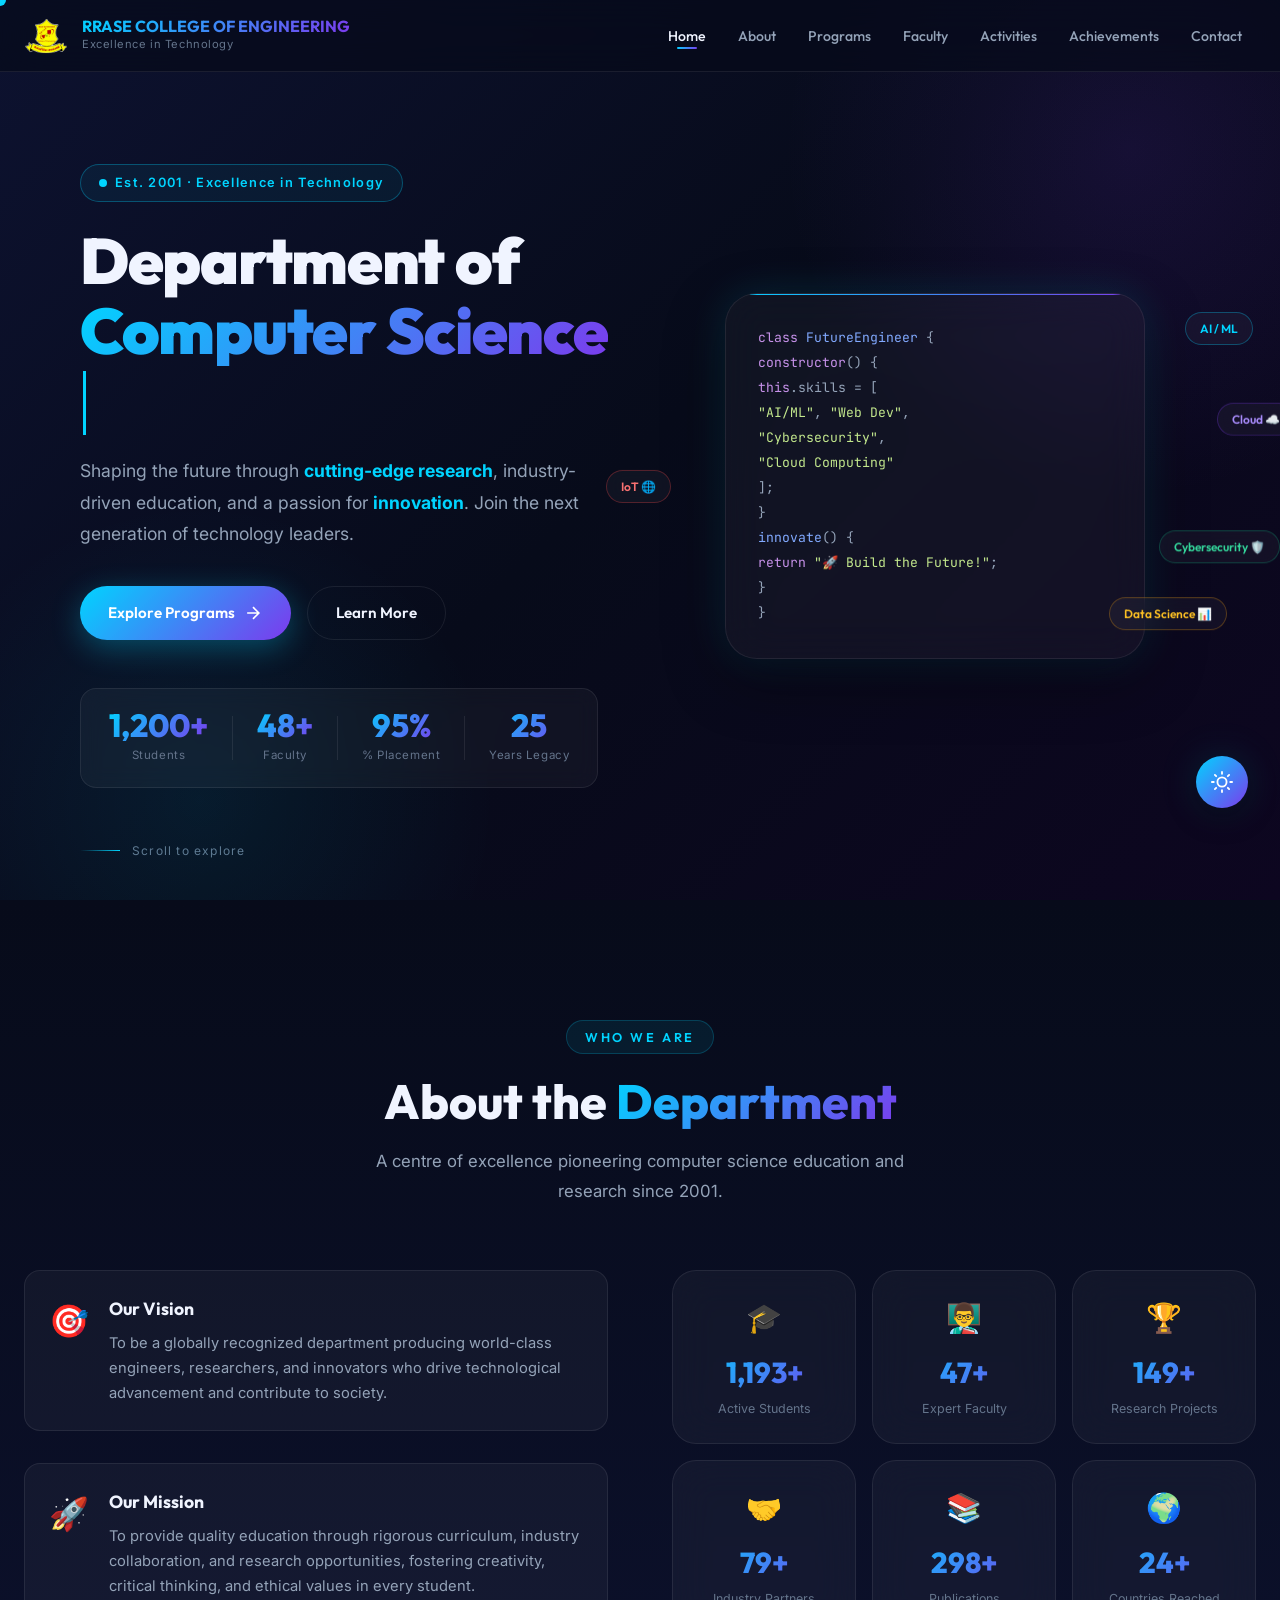
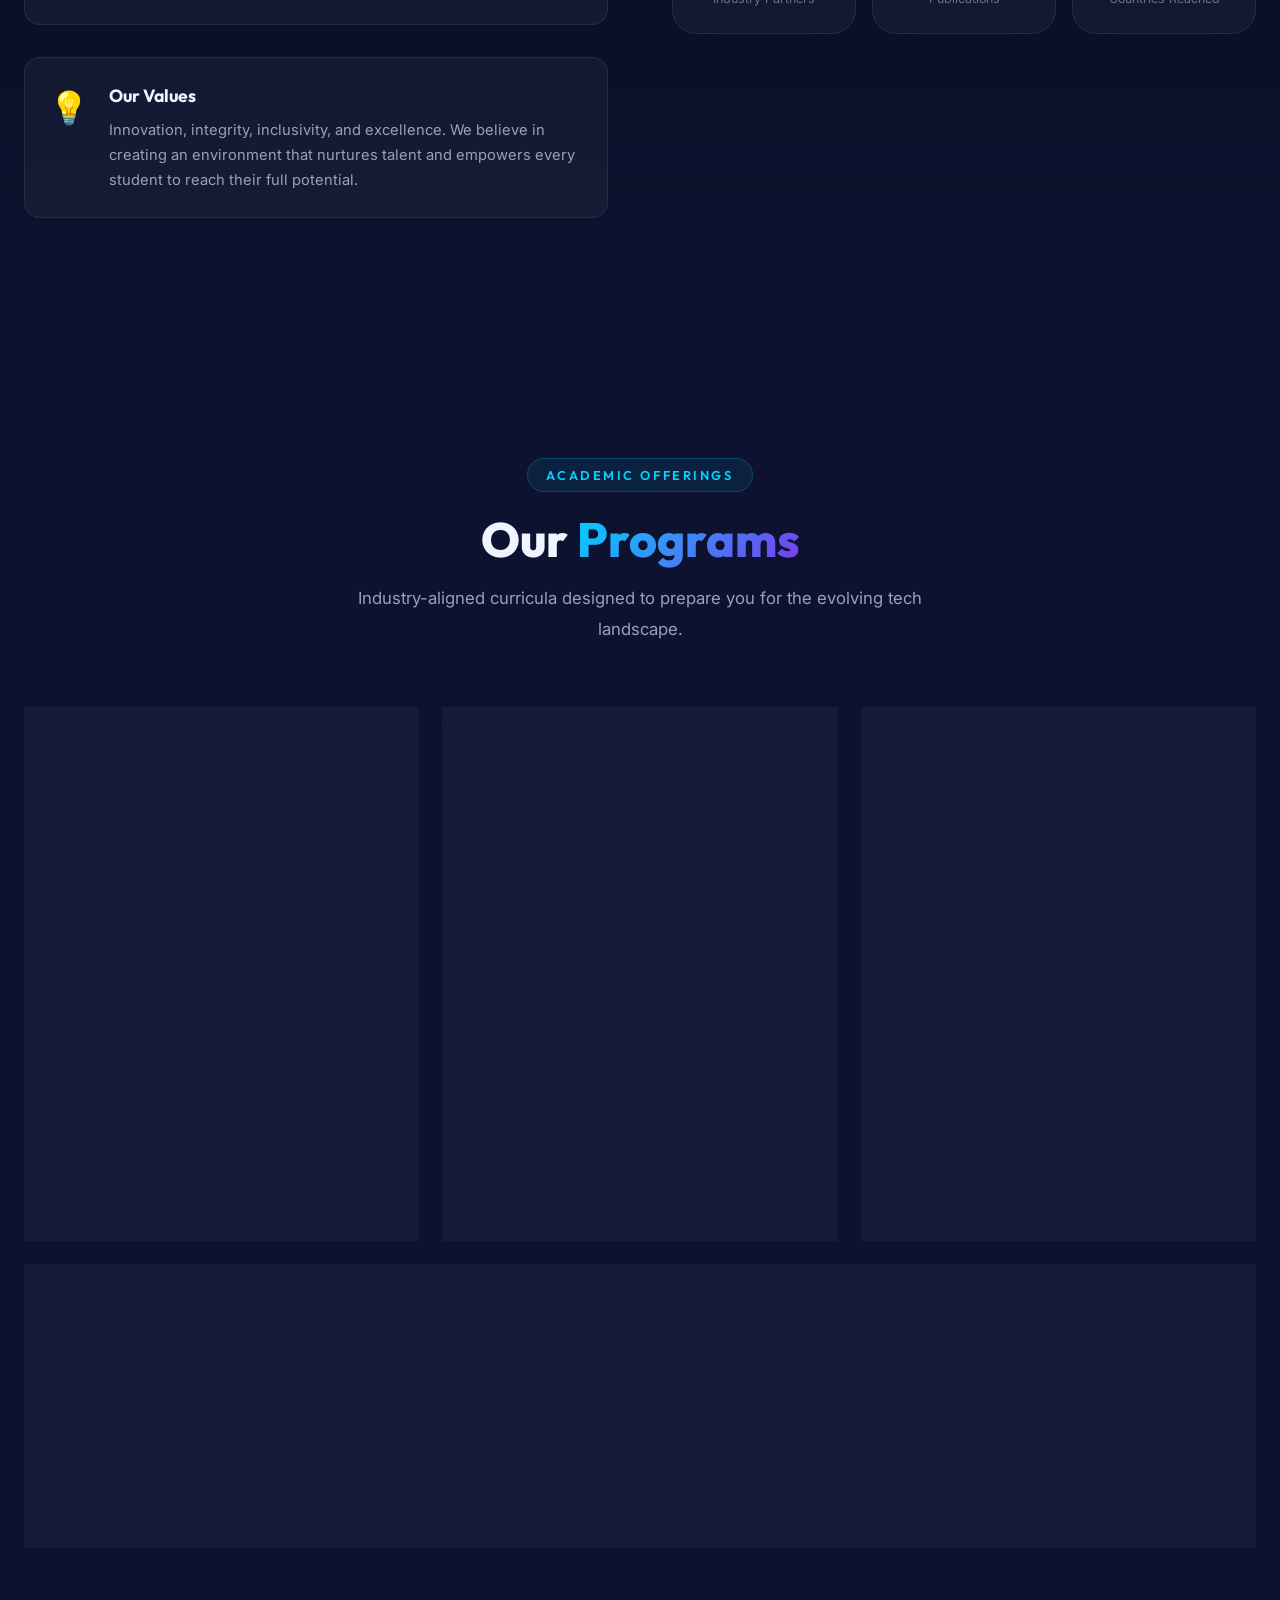
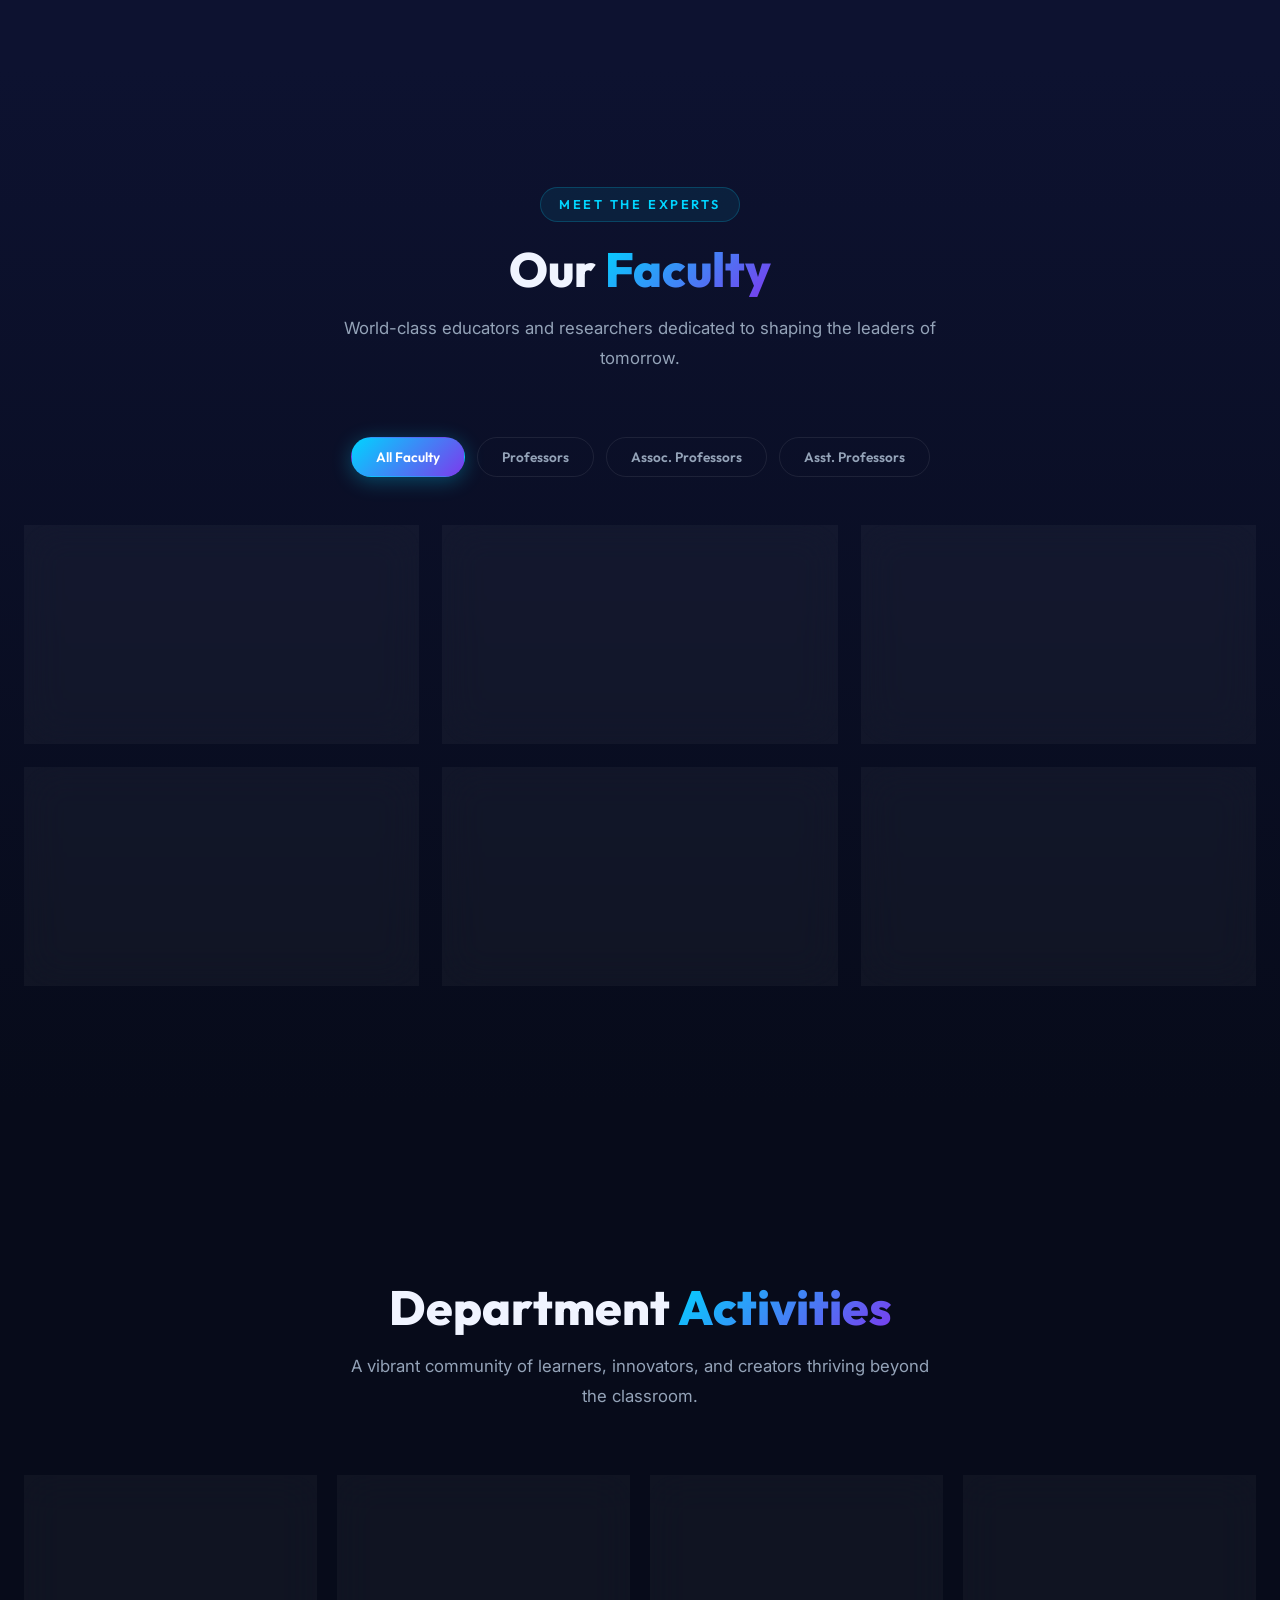
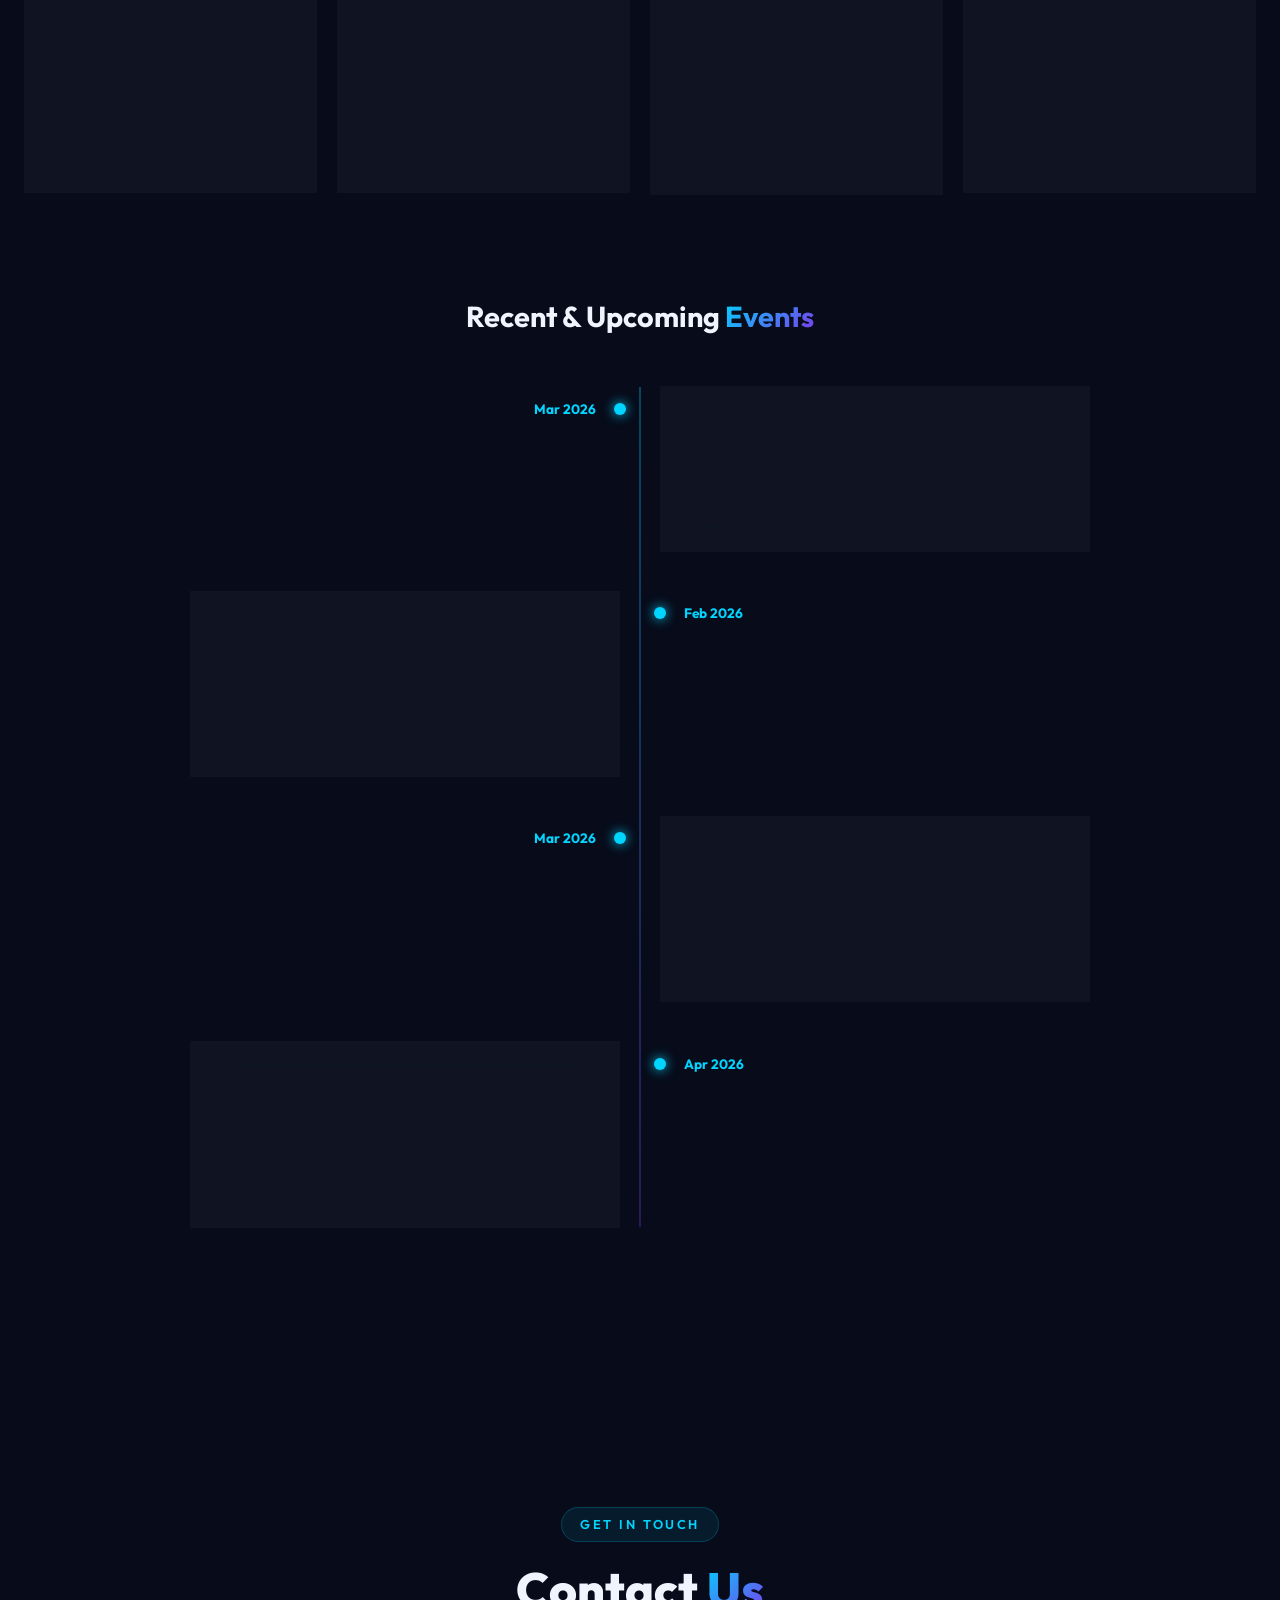
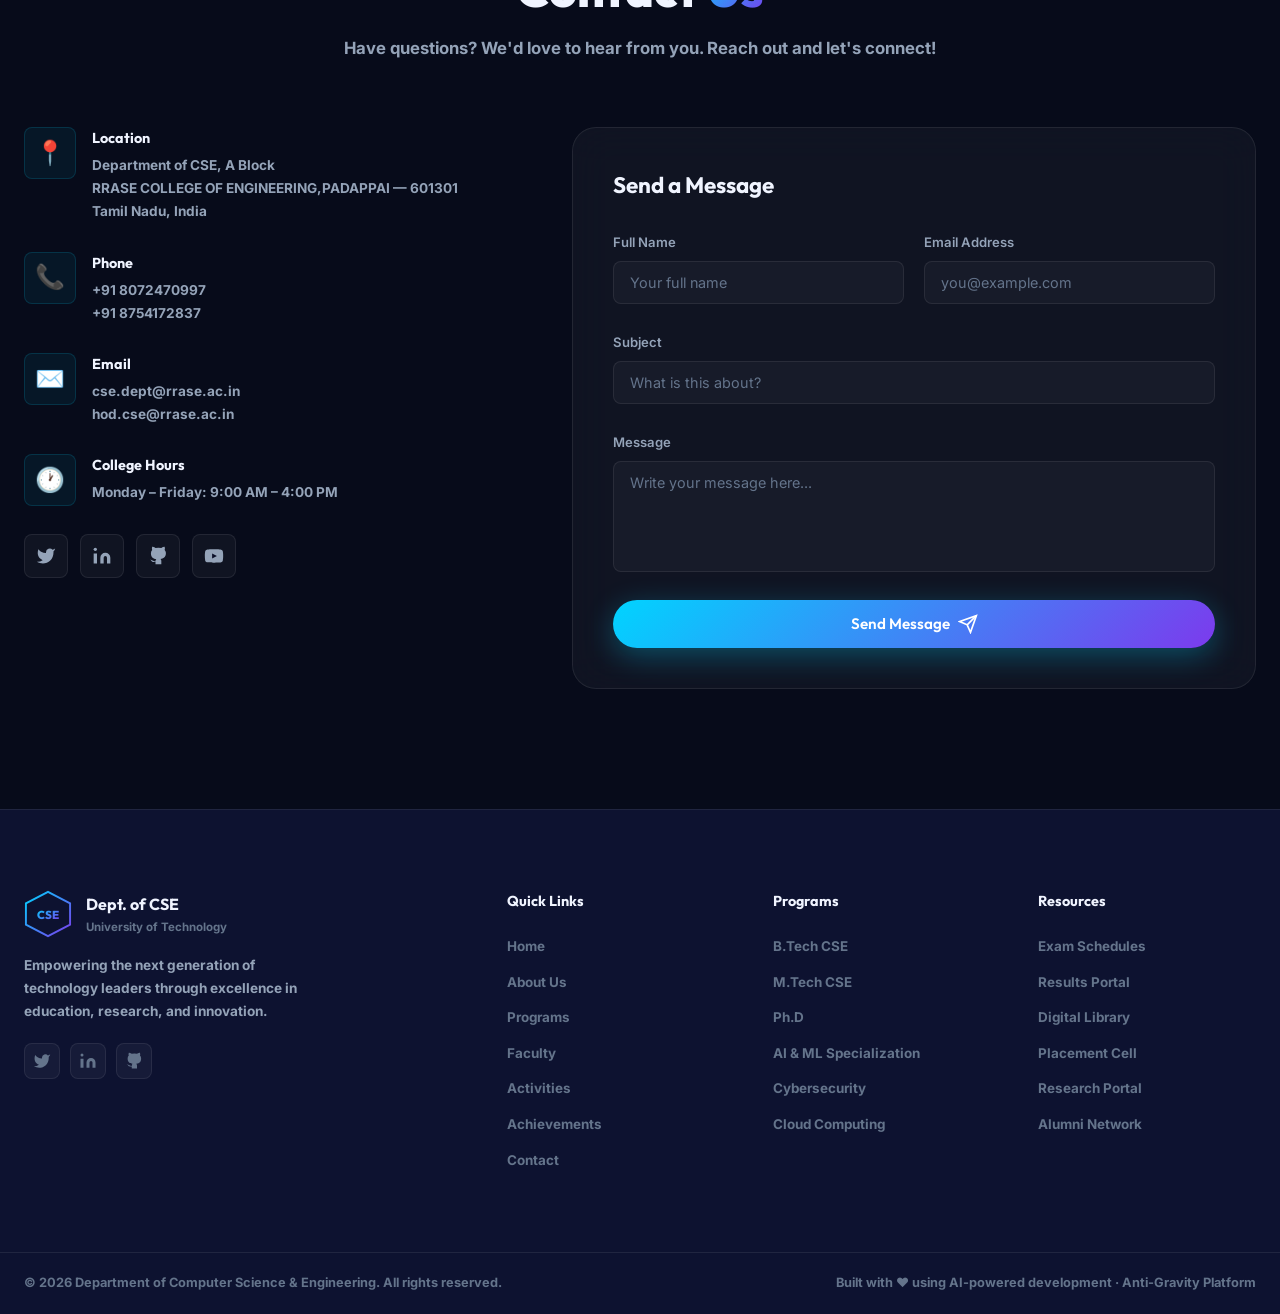
==== index.html @ ed8aaa07 "Remove designations from faculty descriptions" ====
<!DOCTYPE html>
<html lang="en">
<head>
  <meta charset="UTF-8" />
  <meta name="viewport" content="width=device-width, initial-scale=1.0" />
  <meta name="description" content="Department of Computer Science & Engineering — Pioneering technology, innovation, and research excellence. Explore our programs, faculty, and cutting-edge activities." />
  <meta name="keywords" content="CSE Department, Computer Science Engineering, B.Tech, Faculty, Research, Innovation" />
  <title>CSE Department | Computer Science & Engineering</title>
  <link rel="preconnect" href="https://fonts.googleapis.com" />
  <link rel="preconnect" href="https://fonts.gstatic.com" crossorigin />
  <link href="https://fonts.googleapis.com/css2?family=Outfit:wght@300;400;500;600;700;800;900&family=Inter:wght@300;400;500;600&family=JetBrains+Mono:wght@400;500&display=swap" rel="stylesheet" />
  <link rel="stylesheet" href="style.css" />
</head>
<body>

  <!-- Particle Canvas Background -->
  <canvas id="particle-canvas"></canvas>

  <!-- ========== NAVIGATION ========== -->
  <nav class="navbar" id="navbar">
    <div class="nav-container">
      <div class="nav-brand">
        <div class="nav-logo-wrap">
          <img src="RRASE (2).jpg" alt="CSE Logo" class="nav-logo-img" id="nav-logo-img" onerror="this.style.display='none';document.getElementById('nav-logo-svg').style.display='flex'" />
          <div class="nav-logo-svg" id="nav-logo-svg" style="display:none">
            <svg viewBox="0 0 50 50" width="44" height="44">
              <defs>
                <linearGradient id="logoGrad" x1="0%" y1="0%" x2="100%" y2="100%">
                  <stop offset="0%" style="stop-color:#00d4ff"/>
                  <stop offset="100%" style="stop-color:#7c3aed"/>
                </linearGradient>
              </defs>
              <polygon points="25,2 48,14 48,36 25,48 2,36 2,14" fill="none" stroke="url(#logoGrad)" stroke-width="2"/>
              <text x="50%" y="55%" text-anchor="middle" dominant-baseline="middle" font-family="Outfit" font-weight="800" font-size="13" fill="url(#logoGrad)">CSE</text>
            </svg>
          </div>
        </div>
        <div class="nav-text">
          <span class="nav-dept">RRASE COLLEGE OF ENGINEERING</span>
          <span class="nav-college">Excellence in Technology</span>
        </div>
      </div>
      <ul class="nav-links" id="nav-links">
        <li><a href="#home" class="nav-link active" id="nav-home">Home</a></li>
        <li><a href="#about" class="nav-link" id="nav-about">About</a></li>
        <li><a href="#programs" class="nav-link" id="nav-programs">Programs</a></li>
        <li><a href="#faculty" class="nav-link" id="nav-faculty">Faculty</a></li>
        <li><a href="#activities" class="nav-link" id="nav-activities">Activities</a></li>
        <li><a href="#achievements" class="nav-link" id="nav-achievements">Achievements</a></li>
        <li><a href="#contact" class="nav-link" id="nav-contact">Contact</a></li>
      </ul>
      <button class="hamburger" id="hamburger" aria-label="Toggle navigation">
        <span></span><span></span><span></span>
      </button>
    </div>
  </nav>

  <!-- ========== HERO SECTION ========== -->
  <section class="hero" id="home">
    <div class="hero-content">
      <div class="hero-badge reveal-up">
        <span class="badge-dot"></span>
        Est. 2001 · Excellence in Technology
      </div>
      <h1 class="hero-title reveal-up">
        Department of<br/>
        <span class="gradient-text typing-text" id="typing-text"></span>
      </h1>
      <p class="hero-subtitle reveal-up">
        Shaping the future through <strong>cutting-edge research</strong>, 
        industry-driven education, and a passion for <strong>innovation</strong>. 
        Join the next generation of technology leaders.
      </p>
      <div class="hero-ctas reveal-up">
        <a href="#programs" class="btn btn-primary" id="hero-explore-btn">
          <span>Explore Programs</span>
          <svg width="20" height="20" viewBox="0 0 24 24" fill="none" stroke="currentColor" stroke-width="2"><path d="M5 12h14M12 5l7 7-7 7"/></svg>
        </a>
        <a href="#about" class="btn btn-outline" id="hero-learn-btn">Learn More</a>
      </div>
      <div class="hero-stats reveal-up">
        <div class="hero-stat">
          <span class="stat-num" data-target="1200" id="stat-students">0</span>
          <span class="stat-label">Students</span>
        </div>
        <div class="hero-stat-divider"></div>
        <div class="hero-stat">
          <span class="stat-num" data-target="48" id="stat-faculty">0</span>
          <span class="stat-label">Faculty</span>
        </div>
        <div class="hero-stat-divider"></div>
        <div class="hero-stat">
          <span class="stat-num" data-target="95" id="stat-placement">0</span>
          <span class="stat-label">% Placement</span>
        </div>
        <div class="hero-stat-divider"></div>
        <div class="hero-stat">
          <span class="stat-num" data-target="25" id="stat-years">0</span>
          <span class="stat-label">Years Legacy</span>
        </div>
      </div>
    </div>
    <div class="hero-visual">
      <div class="hero-3d-card" id="hero-3d-card">
        <div class="card-inner">
          <div class="floating-code" id="floating-code">
            <span class="code-line"><span class="kw">class</span> <span class="cls">FutureEngineer</span> {</span>
            <span class="code-line">  <span class="kw">constructor</span>() {</span>
            <span class="code-line">    <span class="kw">this</span>.skills = [</span>
            <span class="code-line">      <span class="str">"AI/ML"</span>, <span class="str">"Web Dev"</span>,</span>
            <span class="code-line">      <span class="str">"Cybersecurity"</span>,</span>
            <span class="code-line">      <span class="str">"Cloud Computing"</span></span>
            <span class="code-line">    ];</span>
            <span class="code-line">  }</span>
            <span class="code-line">  <span class="fn">innovate</span>() {</span>
            <span class="code-line">    <span class="kw">return</span> <span class="str">"🚀 Build the Future!"</span>;</span>
            <span class="code-line">  }</span>
            <span class="code-line">}</span>
          </div>
        </div>
      </div>
      <div class="floating-chips">
        <div class="chip chip-1">AI / ML</div>
        <div class="chip chip-2">Cloud ☁️</div>
        <div class="chip chip-3">Cybersecurity 🛡️</div>
        <div class="chip chip-4">Data Science 📊</div>
        <div class="chip chip-5">IoT 🌐</div>
      </div>
    </div>
    <div class="hero-scroll-indicator">
      <div class="scroll-line"></div>
      <span>Scroll to explore</span>
    </div>
  </section>

  <!-- ========== ABOUT SECTION ========== -->
  <section class="section about-section" id="about">
    <div class="container">
      <div class="section-header">
        <span class="section-tag reveal-up">Who We Are</span>
        <h2 class="section-title reveal-up">About the <span class="gradient-text">Department</span></h2>
        <p class="section-subtitle reveal-up">A centre of excellence pioneering computer science education and research since 2001.</p>
      </div>
      <div class="about-grid">
        <div class="about-text reveal-left">
          <div class="about-block">
            <div class="about-icon">🎯</div>
            <div>
              <h3>Our Vision</h3>
              <p>To be a globally recognized department producing world-class engineers, researchers, and innovators who drive technological advancement and contribute to society.</p>
            </div>
          </div>
          <div class="about-block">
            <div class="about-icon">🚀</div>
            <div>
              <h3>Our Mission</h3>
              <p>To provide quality education through rigorous curriculum, industry collaboration, and research opportunities, fostering creativity, critical thinking, and ethical values in every student.</p>
            </div>
          </div>
          <div class="about-block">
            <div class="about-icon">💡</div>
            <div>
              <h3>Our Values</h3>
              <p>Innovation, integrity, inclusivity, and excellence. We believe in creating an environment that nurtures talent and empowers every student to reach their full potential.</p>
            </div>
          </div>
        </div>
        <div class="about-stats-grid reveal-right">
          <div class="stat-card glass-card" id="stat-card-1">
            <div class="stat-icon">🎓</div>
            <div class="stat-count" data-target="1200" id="about-students">0+</div>
            <div class="stat-name">Active Students</div>
          </div>
          <div class="stat-card glass-card" id="stat-card-2">
            <div class="stat-icon">👨‍🏫</div>
            <div class="stat-count" data-target="48" id="about-faculty">0+</div>
            <div class="stat-name">Expert Faculty</div>
          </div>
          <div class="stat-card glass-card" id="stat-card-3">
            <div class="stat-icon">🏆</div>
            <div class="stat-count" data-target="150" id="about-projects">0+</div>
            <div class="stat-name">Research Projects</div>
          </div>
          <div class="stat-card glass-card" id="stat-card-4">
            <div class="stat-icon">🤝</div>
            <div class="stat-count" data-target="80" id="about-companies">0+</div>
            <div class="stat-name">Industry Partners</div>
          </div>
          <div class="stat-card glass-card" id="stat-card-5">
            <div class="stat-icon">📚</div>
            <div class="stat-count" data-target="300" id="about-papers">0+</div>
            <div class="stat-name">Publications</div>
          </div>
          <div class="stat-card glass-card" id="stat-card-6">
            <div class="stat-icon">🌍</div>
            <div class="stat-count" data-target="25" id="about-countries">0+</div>
            <div class="stat-name">Countries Reached</div>
          </div>
        </div>
      </div>
    </div>
  </section>

  <!-- ========== PROGRAMS SECTION ========== -->
  <section class="section programs-section" id="programs">
    <div class="container">
      <div class="section-header">
        <span class="section-tag reveal-up">Academic Offerings</span>
        <h2 class="section-title reveal-up">Our <span class="gradient-text">Programs</span></h2>
        <p class="section-subtitle reveal-up">Industry-aligned curricula designed to prepare you for the evolving tech landscape.</p>
      </div>
      <div class="programs-grid">
        <!-- B.Tech -->
        <div class="program-card glass-card reveal-up" id="program-btech">
          <div class="program-icon-wrap" style="--clr:#00d4ff">
            <svg viewBox="0 0 64 64" fill="none" width="40" height="40"><rect x="8" y="8" width="48" height="48" rx="8" stroke="#00d4ff" stroke-width="2.5"/><path d="M20 32h24M32 20v24" stroke="#00d4ff" stroke-width="2.5" stroke-linecap="round"/></svg>
          </div>
          <div class="program-badge">4 Years</div>
          <h3 class="program-title">B.E — CSE</h3>
          <p class="program-desc">Bachelor of Technology in Computer Science & Engineering. A rigorous undergraduate program covering algorithms, data structures, OS, networks, AI, and software engineering.</p>
          <div class="program-tags">
            <span class="ptag">Data Structures</span>
            <span class="ptag">Algorithms</span>
            <span class="ptag">AI / ML</span>
            <span class="ptag">Web Dev</span>
            <span class="ptag">Networks</span>
          </div>
          <div class="program-highlights">
            <div class="ph-item"><span>📅</span> 8 Semesters</div>
            <div class="ph-item"><span>💼</span> 95% Placement</div>
            <div class="ph-item"><span>🎓</span> 240 Seats / Year</div>
          </div>
        </div>

        <!-- M.Tech -->
        <div class="program-card glass-card reveal-up" id="program-mtech" style="--delay:0.1s">
          <div class="program-icon-wrap" style="--clr:#7c3aed">
            <svg viewBox="0 0 64 64" fill="none" width="40" height="40"><circle cx="32" cy="32" r="22" stroke="#7c3aed" stroke-width="2.5"/><path d="M22 32c0-5.523 4.477-10 10-10s10 4.477 10 10-4.477 10-10 10" stroke="#7c3aed" stroke-width="2.5" stroke-linecap="round"/><circle cx="32" cy="32" r="3" fill="#7c3aed"/></svg>
          </div>
          <div class="program-badge" style="--badge-clr:#7c3aed">2 Years</div>
          <h3 class="program-title">M.Tech — CSE</h3>
          <p class="program-desc">Master of Technology in Computer Science & Engineering. An advanced postgraduate program focusing on research, specialization in emerging technologies, and industry application.</p>
          <div class="program-tags">
            <span class="ptag">Deep Learning</span>
            <span class="ptag">Big Data</span>
            <span class="ptag">Cloud</span>
            <span class="ptag">Research</span>
            <span class="ptag">Security</span>
          </div>
          <div class="program-highlights">
            <div class="ph-item"><span>📅</span> 4 Semesters</div>
            <div class="ph-item"><span>🔬</span> Research Track</div>
            <div class="ph-item"><span>🎓</span> 60 Seats / Year</div>
          </div>
        </div>

        <!-- PhD -->
        <div class="program-card glass-card reveal-up" id="program-phd" style="--delay:0.2s">
          <div class="program-icon-wrap" style="--clr:#f59e0b">
            <svg viewBox="0 0 64 64" fill="none" width="40" height="40"><path d="M12 20l20-12 20 12v12L32 44 12 32V20z" stroke="#f59e0b" stroke-width="2.5"/><path d="M32 44v8M20 50l12-6 12 6" stroke="#f59e0b" stroke-width="2.5" stroke-linecap="round"/></svg>
          </div>
          <div class="program-badge" style="--badge-clr:#f59e0b">3–5 Years</div>
          <h3 class="program-title">Ph.D — CSE</h3>
          <p class="program-desc">Doctor of Philosophy in Computer Science & Engineering. A research-intensive program enabling scholars to contribute original knowledge and make significant advancements in the field.</p>
          <div class="program-tags">
            <span class="ptag">Research</span>
            <span class="ptag">Publications</span>
            <span class="ptag">Innovation</span>
            <span class="ptag">Teaching</span>
          </div>
          <div class="program-highlights">
            <div class="ph-item"><span>📅</span> 3–5 Years</div>
            <div class="ph-item"><span>📝</span> 20+ Publications</div>
            <div class="ph-item"><span>🎓</span> 20 Scholars Active</div>
          </div>
        </div>

        <!-- Specializations -->
        <div class="program-card program-special glass-card reveal-up" id="program-spec" style="--delay:0.3s">
          <h3 class="program-title">✨ Specializations & Electives</h3>
          <div class="spec-grid">
            <div class="spec-item" id="spec-aiml"><span class="spec-icon">🤖</span><span>Artificial Intelligence & ML</span></div>
            <div class="spec-item" id="spec-ds"><span class="spec-icon">📊</span><span>Data Science & Analytics</span></div>
            <div class="spec-item" id="spec-cyber"><span class="spec-icon">🔐</span><span>Cybersecurity</span></div>
            <div class="spec-item" id="spec-cloud"><span class="spec-icon">☁️</span><span>Cloud Computing</span></div>
            <div class="spec-item" id="spec-iot"><span class="spec-icon">🌐</span><span>Internet of Things</span></div>
            <div class="spec-item" id="spec-bc"><span class="spec-icon">⛓️</span><span>Blockchain Technology</span></div>
            <div class="spec-item" id="spec-ar"><span class="spec-icon">🥽</span><span>AR / VR Development</span></div>
            <div class="spec-item" id="spec-rob"><span class="spec-icon">🦾</span><span>Robotics & Automation</span></div>
          </div>
        </div>
      </div>
    </div>
  </section>

  <!-- ========== FACULTY SECTION ========== -->
  <section class="section faculty-section" id="faculty">
    <div class="container">
      <div class="section-header">
        <span class="section-tag reveal-up">Meet the Experts</span>
        <h2 class="section-title reveal-up">Our <span class="gradient-text">Faculty</span></h2>
        <p class="section-subtitle reveal-up">World-class educators and researchers dedicated to shaping the leaders of tomorrow.</p>
      </div>

      <!-- Faculty Filter -->
      <div class="faculty-filter reveal-up">
        <button class="filter-btn active" data-filter="all" id="filter-all">All Faculty</button>
        <button class="filter-btn" data-filter="professor" id="filter-professor">Professors</button>
        <button class="filter-btn" data-filter="assoc" id="filter-assoc">Assoc. Professors</button>
        <button class="filter-btn" data-filter="asst" id="filter-asst">Asst. Professors</button>
      </div>

      <div class="faculty-grid" id="faculty-grid">

        <!-- Faculty Card 1 -->
        <div class="faculty-card reveal-up" data-category="professor" id="faculty-1">
          <div class="faculty-avatar-wrap">
            <div class="faculty-avatar" style="background: linear-gradient(135deg, #42ff09, #ff6868)">
            <span class="avatar-initials">SR</span>
            </div>
            <div class="faculty-status online"></div>
          </div>
          <h4 class="faculty-name">Ms. S. Ramya</h4>
          <p class="faculty-desig">Professor &amp; Head of Department</p>
        </div>

        <!-- Faculty Card 2 -->
        <div class="faculty-card reveal-up" data-category="professor" id="faculty-2">
          <div class="faculty-avatar-wrap">
            <div class="faculty-avatar" style="background: linear-gradient(135deg, #f59e0b, #ef4444)">
              <span class="avatar-initials">SI</span>
            </div>
            <div class="faculty-status online"></div>
          </div>
          <h4 class="faculty-name">Ms.Sindu</h4>
          <p class="faculty-desig">Professor &amp; Class Incharge</p>
        </div>

        <!-- Faculty Card 3 -->
        <div class="faculty-card reveal-up" data-category="assoc" id="faculty-3">
          <div class="faculty-avatar-wrap">
            <div class="faculty-avatar" style="background: linear-gradient(135deg, #10b981, #059669)">
              <span class="avatar-initials">KM</span>
            </div>
            <div class="faculty-status online"></div>
          </div>
          <h4 class="faculty-name">Ms. Kalaimakal</h4>
          <p class="faculty-desig">Professor &amp; Assistant Class Incharge</p>
        </div>

        <!-- Faculty Card 4 -->
        <div class="faculty-card reveal-up" data-category="assoc" id="faculty-4">
          <div class="faculty-avatar-wrap">
            <div class="faculty-avatar" style="background: linear-gradient(135deg, #ec4899, #8b5cf6)">
              <span class="avatar-initials">DS</span>
            </div>
            <div class="faculty-status online"></div>
          </div>
          <h4 class="faculty-name">Mr. Daisy</h4>
          <p class="faculty-desig">Associate Professor</p>
        </div>

        <!-- Faculty Card 5 -->
        <div class="faculty-card reveal-up" data-category="asst" id="faculty-5">
          <div class="faculty-avatar-wrap">
            <div class="faculty-avatar" style="background: linear-gradient(135deg, #3b82f6, #0ea5e9)">
              <span class="avatar-initials">ST</span>
            </div>
            <div class="faculty-status away"></div>
          </div>
          <h4 class="faculty-name">Mr. Syed Thameem</h4>
          <p class="faculty-desig">Professor</p>
        </div>

        <!-- Faculty Card 6 -->
        <div class="faculty-card reveal-up" data-category="asst" id="faculty-6">
          <div class="faculty-avatar-wrap">
            <div class="faculty-avatar" style="background: linear-gradient(135deg, #f97316, #fbbf24)">
              <span class="avatar-initials">AG</span>
            </div>
            <div class="faculty-status online"></div>
          </div>
          <h4 class="faculty-name">Ms. Alageshwari</h4>
          <p class="faculty-desig">Assistant Professor</p>
        </div>

      </div>
    </div>
  </section>

  <!-- ========== ACTIVITIES SECTION ========== -->
  <section class="section activities-section" id="activities">
    <div class="container">
      <div class="section-header">
        <span class="section-tag reveal-up">Student Life</span>
        <h2 class="section-title reveal-up">Department <span class="gradient-text">Activities</span></h2>
        <p class="section-subtitle reveal-up">A vibrant community of learners, innovators, and creators thriving beyond the classroom.</p>
      </div>

      <!-- Clubs -->
      <div class="clubs-grid reveal-up">
        <div class="club-card glass-card" id="club-aiml">
          <div class="club-icon">🤖</div>
          <h4>CODING CLUB INAUGRATION</h4>
          <p>Code The Reality In The Club</p>
          <div class="club-members">120+ Members</div>
          <button class="events-pics-btn" id="events-pics-btn" onclick="openGallery()">
        📸 Events Pics
        </div>
        <div class="club-card glass-card" id="club-cyber">
          <div class="club-icon">🔐</div>
          <h4>AI WORKSHOP</h4>
          <p>Artificial Intelligence , Knowledge Of AI</p>
          <div class="club-members">85+ Members</div>
         <br> <button class="events-pics-btn" id="events-pics-btn" onclick="openGallery()">
            📸 Events Pics</br>
        </div>
        <div class="club-card glass-card" id="club-webdev">
          <div class="club-icon">💻</div>
          <h4>WebDev Society</h4>
          <p>Open-source contribution, website development for NGOs, and UI/UX workshops.</p>
          <div class="club-members">200+ Members</div>
          <button class="events-pics-btn" id="events-pics-btn" onclick="openGallery()">
            📸 Events Pics
          </button>
        </div>
        <div class="club-card glass-card" id="club-robotics">
          <div class="club-icon">🦾</div>
          <h4>TECHNO FEST'25</h4>
          <p>The Best Event Of The Year</p>
          <div class="club-members">65+ Members</div>
          <br> <b><button class="events-pics-btn" id="events-pics-btn" onclick="openGallery()">
             📸 Events Pics</button></br>
        </div>
      </div>

      <!-- Events Timeline -->
      <div class="events-section">
        <h3 class="events-heading reveal-up">Recent & Upcoming <span class="gradient-text">Events</span></h3>
        <div class="timeline" id="timeline">
          <div class="timeline-item reveal-left" id="event-1">
            <div class="timeline-date">Mar 2026</div>
            <div class="timeline-content glass-card">
              <div class="timeline-badge hackathon">Value-Added Courses</div>
              <h4>FULL STACK DEVELOPMENT</h4>
              <p>5-Days with 100+ participants </p>
              <div class="timeline-tags"><span>100+ Participants</span></div>
            </div>
          </div>
          <div class="timeline-item reveal-right" id="event-2">
            <div class="timeline-date">Feb 2026</div>
            <div class="timeline-content glass-card">
              <div class="timeline-badge workshop">Workshop</div>
              <h4>AI for Everyone</h4>
              <p>3-day hands-on workshop on Generative AI and LLMs conducted by industry experts from Google.</p>
              <div class="timeline-tags"><span>200+ Attendees</span><span>Alumni Network</span></div>
            </div>
          </div>
          <div class="timeline-item reveal-left" id="event-3">
            <div class="timeline-date">Mar 2026</div>
            <div class="timeline-content glass-card">
              <div class="timeline-badge symposium">Symposium</div>
              <h4>TechTalks Summit 2026</h4>
              <p>Annual inter-college technical symposium featuring paper presentations, project expos, and coding contests.</p>
              <div class="timeline-tags"><span>1000+ Students</span><span>30+ Events</span></div>
            </div>
          </div>
          <div class="timeline-item reveal-right" id="event-4">
            <div class="timeline-date">Apr 2026</div>
            <div class="timeline-content glass-card">
              <div class="timeline-badge upcoming">Upcoming</div>
              <h4>Industry Immersion Week</h4>
              <p>A week-long industry exposure program with visits to MNCs, startup pitching sessions, and mentorship circles.</p>
              <div class="timeline-tags"><span>Upcoming</span><span>All Batches</span></div>
            </div>
          </div>
        </div>
      </div>
    </div>
  </section>

  <!-- ========== CONTACT SECTION ========== -->
  <section class="section contact-section" id="contact">
    <div class="container">
      <div class="section-header">
        <span class="section-tag reveal-up">Get In Touch</span>
        <h2 class="section-title reveal-up">Contact <span class="gradient-text">Us</span></h2>
        <p class="section-subtitle reveal-up">Have questions? We'd love to hear from you. Reach out and let's connect!</p>
      </div>

      <div class="contact-grid">
        <!-- Contact Info -->
        <div class="contact-info reveal-left">
          <div class="contact-item" id="contact-address">
            <div class="contact-icon">📍</div>
            <div>
              <h4>Location</h4>
              <p>Department of CSE, A Block<br/>RRASE COLLEGE OF ENGINEERING,PADAPPAI — 601301<br/>Tamil Nadu, India</p>
            </div>
          </div>
          <div class="contact-item" id="contact-phone">
            <div class="contact-icon">📞</div>
            <div>
              <h4>Phone</h4>
              <p>+91 8072470997<br/>+91 8754172837</p>
            </div>
          </div>
          <div class="contact-item" id="contact-email">
            <div class="contact-icon">✉️</div>
            <div>
              <h4>Email</h4>
              <p>cse.dept@rrase.ac.in<br/>hod.cse@rrase.ac.in</p>
            </div>
          </div>
          <div class="contact-item" id="contact-hours">
            <div class="contact-icon">🕐</div>
            <div>
              <h4>College Hours</h4>
              <p>Monday – Friday: 9:00 AM – 4:00 PM<br/></p>
            </div>
          </div>
          <div class="social-links" id="social-links">
            <a href="#" class="social-btn" id="social-twitter" aria-label="Twitter">
              <svg viewBox="0 0 24 24" fill="currentColor" width="20" height="20"><path d="M23 3a10.9 10.9 0 01-3.14 1.53 4.48 4.48 0 00-7.86 3v1A10.66 10.66 0 013 4s-4 9 5 13a11.64 11.64 0 01-7 2c9 5 20 0 20-11.5a4.5 4.5 0 00-.08-.83A7.72 7.72 0 0023 3z"/></svg>
            </a>
            <a href="#" class="social-btn" id="social-linkedin" aria-label="LinkedIn">
              <svg viewBox="0 0 24 24" fill="currentColor" width="20" height="20"><path d="M16 8a6 6 0 016 6v7h-4v-7a2 2 0 00-2-2 2 2 0 00-2 2v7h-4v-7a6 6 0 016-6zM2 9h4v12H2z"/><circle cx="4" cy="4" r="2"/></svg>
            </a>
            <a href="#" class="social-btn" id="social-github" aria-label="GitHub">
              <svg viewBox="0 0 24 24" fill="currentColor" width="20" height="20"><path d="M9 19c-5 1.5-5-2.5-7-3m14 6v-3.87a3.37 3.37 0 00-.94-2.61c3.14-.35 6.44-1.54 6.44-7A5.44 5.44 0 0020 4.77 5.07 5.07 0 0019.91 1S18.73.65 16 2.48a13.38 13.38 0 00-7 0C6.27.65 5.09 1 5.09 1A5.07 5.07 0 005 4.77a5.44 5.44 0 00-1.5 3.78c0 5.42 3.3 6.61 6.44 7A3.37 3.37 0 009 18.13V22"/></svg>
            </a>
            <a href="#" class="social-btn" id="social-youtube" aria-label="YouTube">
              <svg viewBox="0 0 24 24" fill="currentColor" width="20" height="20"><path d="M22.54 6.42a2.78 2.78 0 00-1.95-1.96C18.88 4 12 4 12 4s-6.88 0-8.59.46A2.78 2.78 0 001.46 6.42 29 29 0 001 12a29 29 0 00.46 5.58 2.78 2.78 0 001.95 1.96C5.12 20 12 20 12 20s6.88 0 8.59-.46a2.78 2.78 0 001.95-1.96A29 29 0 0023 12a29 29 0 00-.46-5.58z"/><polygon points="9.75 15.02 15.5 12 9.75 8.98 9.75 15.02" fill="white" style="fill:#0a0e27"/></svg>
            </a>
          </div>
        </div>

        <!-- Contact Form -->
        <div class="contact-form-wrap reveal-right">
          <form class="contact-form glass-card" id="contact-form" novalidate>
            <h3>Send a Message</h3>
            <div class="form-row">
              <div class="form-group">
                <label for="cf-name">Full Name</label>
                <input type="text" id="cf-name" name="name" placeholder="Your full name" required />
                <span class="input-focus-bar"></span>
              </div>
              <div class="form-group">
                <label for="cf-email">Email Address</label>
                <input type="email" id="cf-email" name="email" placeholder="you@example.com" required />
                <span class="input-focus-bar"></span>
              </div>
            </div>
            <div class="form-group">
              <label for="cf-subject">Subject</label>
              <input type="text" id="cf-subject" name="subject" placeholder="What is this about?" />
              <span class="input-focus-bar"></span>
            </div>
            <div class="form-group">
              <label for="cf-message">Message</label>
              <textarea id="cf-message" name="message" rows="5" placeholder="Write your message here..." required></textarea>
              <span class="input-focus-bar"></span>
            </div>
            <button type="submit" class="btn btn-primary btn-full" id="cf-submit">
              <span id="cf-submit-text">Send Message</span>
              <svg width="20" height="20" viewBox="0 0 24 24" fill="none" stroke="currentColor" stroke-width="2"><line x1="22" y1="2" x2="11" y2="13"/><polygon points="22 2 15 22 11 13 2 9 22 2"/></svg>
            </button>
            <div class="form-success" id="form-success" style="display:none">
              <span>✅ Message sent successfully! We'll get back to you within 24 hours.</span>
            </div>
          </form>
        </div>
      </div>
    </div>
  </section>

  <!-- ========== FOOTER ========== -->
  <footer class="footer" id="footer">
    <div class="footer-top">
      <div class="container footer-grid">
        <div class="footer-brand">
          <div class="footer-logo">
            <svg viewBox="0 0 50 50" width="48" height="48">
              <defs>
                <linearGradient id="footGrad" x1="0%" y1="0%" x2="100%" y2="100%">
                  <stop offset="0%" style="stop-color:#00d4ff"/>
                  <stop offset="100%" style="stop-color:#7c3aed"/>
                </linearGradient>
              </defs>
              <polygon points="25,2 48,14 48,36 25,48 2,36 2,14" fill="none" stroke="url(#footGrad)" stroke-width="2"/>
              <text x="50%" y="55%" text-anchor="middle" dominant-baseline="middle" font-family="Outfit" font-weight="800" font-size="12" fill="url(#footGrad)">CSE</text>
            </svg>
            <div>
              <div class="footer-logo-title">Dept. of CSE</div>
              <div class="footer-logo-sub">University of Technology</div>
            </div>
          </div>
          <p>Empowering the next generation of technology leaders through excellence in education, research, and innovation.</p>
          <div class="footer-socials">
            <a href="#" id="footer-twitter" aria-label="Twitter">
              <svg viewBox="0 0 24 24" fill="currentColor" width="18" height="18"><path d="M23 3a10.9 10.9 0 01-3.14 1.53 4.48 4.48 0 00-7.86 3v1A10.66 10.66 0 013 4s-4 9 5 13a11.64 11.64 0 01-7 2c9 5 20 0 20-11.5a4.5 4.5 0 00-.08-.83A7.72 7.72 0 0023 3z"/></svg>
            </a>
            <a href="#" id="footer-linkedin" aria-label="LinkedIn">
              <svg viewBox="0 0 24 24" fill="currentColor" width="18" height="18"><path d="M16 8a6 6 0 016 6v7h-4v-7a2 2 0 00-2-2 2 2 0 00-2 2v7h-4v-7a6 6 0 016-6zM2 9h4v12H2z"/><circle cx="4" cy="4" r="2"/></svg>
            </a>
            <a href="#" id="footer-github" aria-label="GitHub">
              <svg viewBox="0 0 24 24" fill="currentColor" width="18" height="18"><path d="M9 19c-5 1.5-5-2.5-7-3m14 6v-3.87a3.37 3.37 0 00-.94-2.61c3.14-.35 6.44-1.54 6.44-7A5.44 5.44 0 0020 4.77 5.07 5.07 0 0019.91 1S18.73.65 16 2.48a13.38 13.38 0 00-7 0C6.27.65 5.09 1 5.09 1A5.07 5.07 0 005 4.77a5.44 5.44 0 00-1.5 3.78c0 5.42 3.3 6.61 6.44 7A3.37 3.37 0 009 18.13V22"/></svg>
            </a>
          </div>
        </div>
        <div class="footer-links-col">
          <h4>Quick Links</h4>
          <ul>
            <li><a href="#home" id="fl-home">Home</a></li>
            <li><a href="#about" id="fl-about">About Us</a></li>
            <li><a href="#programs" id="fl-programs">Programs</a></li>
            <li><a href="#faculty" id="fl-faculty">Faculty</a></li>
            <li><a href="#activities" id="fl-activities">Activities</a></li>
            <li><a href="#achievements" id="fl-achievements">Achievements</a></li>
            <li><a href="#contact" id="fl-contact">Contact</a></li>
          </ul>
        </div>
        <div class="footer-links-col">
          <h4>Programs</h4>
          <ul>
            <li><a href="#programs" id="fl-btech">B.Tech CSE</a></li>
            <li><a href="#programs" id="fl-mtech">M.Tech CSE</a></li>
            <li><a href="#programs" id="fl-phd">Ph.D</a></li>
            <li><a href="#programs" id="fl-aiml">AI & ML Specialization</a></li>
            <li><a href="#programs" id="fl-cyber">Cybersecurity</a></li>
            <li><a href="#programs" id="fl-cloud">Cloud Computing</a></li>
          </ul>
        </div>
        <div class="footer-links-col">
          <h4>Resources</h4>
          <ul>
            <li><a href="#" id="fl-exam">Exam Schedules</a></li>
            <li><a href="#" id="fl-results">Results Portal</a></li>
            <li><a href="#" id="fl-lib">Digital Library</a></li>
            <li><a href="#" id="fl-placement">Placement Cell</a></li>
            <li><a href="#" id="fl-research">Research Portal</a></li>
            <li><a href="#" id="fl-alumni">Alumni Network</a></li>
          </ul>
        </div>
      </div>
    </div>
    <div class="footer-bottom">
      <div class="container footer-bottom-inner">
        <p>© 2026 Department of Computer Science & Engineering. All rights reserved.</p>
        <p>Built with <span class="heart">❤️</span> using AI-powered development · Anti-Gravity Platform</p>
      </div>
    </div>
  </footer>


  <!-- ========== THEME SWITCHER ========== -->
  <button class="theme-trigger" id="theme-trigger" aria-label="Choose theme" title="Switch Theme">
    <svg viewBox="0 0 24 24" fill="none" stroke="currentColor" stroke-width="2" stroke-linecap="round" stroke-linejoin="round">
      <circle cx="12" cy="12" r="5"/><line x1="12" y1="1" x2="12" y2="3"/><line x1="12" y1="21" x2="12" y2="23"/>
      <line x1="4.22" y1="4.22" x2="5.64" y2="5.64"/><line x1="18.36" y1="18.36" x2="19.78" y2="19.78"/>
      <line x1="1" y1="12" x2="3" y2="12"/><line x1="21" y1="12" x2="23" y2="12"/>
      <line x1="4.22" y1="19.78" x2="5.64" y2="18.36"/><line x1="18.36" y1="5.64" x2="19.78" y2="4.22"/>
    </svg>
  </button>

  <div class="theme-panel" id="theme-panel" role="dialog" aria-label="Theme selector">
    <div class="theme-panel-header">
      <span class="theme-panel-title">🎨 Choose Theme</span>
    </div>
    <p class="theme-panel-subtitle">Select a colour scheme for the site</p>
    <div class="theme-options">
      <button class="theme-option active" data-theme="midnight" id="th-midnight">
        <div class="theme-swatch swatch-midnight"></div>
        <span class="theme-name">🌌 Midnight<br/>Tech</span>
      </button>
      <button class="theme-option" data-theme="emerald" id="th-emerald">
        <div class="theme-swatch swatch-emerald"></div>
        <span class="theme-name">🌿 Emerald<br/>Matrix</span>
      </button>
      <button class="theme-option" data-theme="solar" id="th-solar">
        <div class="theme-swatch swatch-solar"></div>
        <span class="theme-name">🌅 Solar<br/>Flare</span>
      </button>
      <button class="theme-option" data-theme="galaxy" id="th-galaxy">
        <div class="theme-swatch swatch-galaxy"></div>
        <span class="theme-name">🌌 Galaxy<br/>Purple</span>
      </button>
      <button class="theme-option" data-theme="arctic" id="th-arctic">
        <div class="theme-swatch swatch-arctic"></div>
        <span class="theme-name">🌊 Arctic<br/>Ice</span>
      </button>
      <button class="theme-option" data-theme="crimson" id="th-crimson">
        <div class="theme-swatch swatch-crimson"></div>
        <span class="theme-name">🌹 Crimson<br/>Steel</span>
      </button>
    </div>
  </div>

  <!-- Back to Top -->
  <button class="back-to-top" id="back-to-top" aria-label="Back to top">
    <svg viewBox="0 0 24 24" fill="none" stroke="currentColor" stroke-width="2.5" width="20" height="20"><path d="M18 15l-6-6-6 6"/></svg>
  </button>

  <!-- Cursor -->
  <div class="custom-cursor" id="custom-cursor"></div>
  <div class="cursor-follower" id="cursor-follower"></div>

  <!-- ========== EVENTS GALLERY LIGHTBOX ========== -->
  <div class="gallery-overlay" id="gallery-overlay" onclick="closeGallery(event)">
    <div class="gallery-modal" id="gallery-modal">
      <div class="gallery-header">
        <span class="gallery-title">📸 Events Pics — WebDev Society Participants</span>
        <button class="gallery-close" id="gallery-close" onclick="closeGallery()" aria-label="Close gallery">✕</button>
      </div>
      <div class="gallery-grid" id="gallery-grid">
        <div class="gallery-item" onclick="openLightboxImg('2.jpg', 'Event 1')"><img src="2.jpg" alt="Event 1" /><div class="gallery-item-overlay"><span>View</span></div></div>
        <div class="gallery-item" onclick="openLightboxImg('3.jpg', 'Event 2')"><img src="3.jpg" alt="Event 2" /><div class="gallery-item-overlay"><span>View</span></div></div>
        <div class="gallery-item" onclick="openLightboxImg('4.jpg', 'Event 3')"><img src="4.jpg" alt="Event 3" /><div class="gallery-item-overlay"><span>View</span></div></div>
        <div class="gallery-item" onclick="openLightboxImg('5.jpg', 'Event 4')"><img src="5.jpg" alt="Event 4" /><div class="gallery-item-overlay"><span>View</span></div></div>
        <div class="gallery-item" onclick="openLightboxImg('6.jpg', 'Event 5')"><img src="6.jpg" alt="Event 5" /><div class="gallery-item-overlay"><span>View</span></div></div>
        <div class="gallery-item" onclick="openLightboxImg('7.jpg', 'Event 6')"><img src="7.jpg" alt="Event 6" /><div class="gallery-item-overlay"><span>View</span></div></div>
      </div>
    </div>
  </div>

  <!-- Single Image Lightbox -->
  <div class="lightbox-overlay" id="lightbox-overlay" onclick="closeLightboxImg()">
    <button class="lightbox-close" onclick="closeLightboxImg()" aria-label="Close">✕</button>
    <img src="" alt="" class="lightbox-img" id="lightbox-img" />
    <p class="lightbox-caption" id="lightbox-caption"></p>
  </div>

  <script src="app.js"></script>
</body>
</html>
---- style.css ----
/* ===============================================
   CSE DEPARTMENT WEBSITE — COMPLETE STYLESHEET
   Multi-Theme Design System
   =============================================== */

/* ---- CSS Variables / Design Tokens ---- */
:root {
  /* ── Theme: Midnight Tech (default) ── */
  --bg-primary: #070b1a;
  --bg-secondary: #0d1230;
  --bg-card: rgba(13, 20, 55, 0.7);
  --bg-glass: rgba(255, 255, 255, 0.04);
  --border-glass: rgba(255, 255, 255, 0.08);
  --border-glow: rgba(0, 212, 255, 0.3);

  --clr-primary: #00d4ff;
  --clr-secondary: #7c3aed;
  --clr-accent: #f59e0b;
  --clr-success: #10b981;
  --clr-danger: #ef4444;

  --gradient-main: linear-gradient(135deg, #00d4ff, #7c3aed);
  --gradient-warm: linear-gradient(135deg, #f59e0b, #ef4444);
  --gradient-cool: linear-gradient(135deg, #3b82f6, #7c3aed);
  --gradient-hero: linear-gradient(135deg, #0d1230 0%, #070b1a 50%, #0d0620 100%);

  --text-primary: #f0f4ff;
  --text-secondary: #94a3b8;
  --text-muted: #64748b;

  --font-heading: 'Outfit', sans-serif;
  --font-body: 'Inter', sans-serif;
  --font-code: 'JetBrains Mono', monospace;

  --radius-sm: 8px;
  --radius-md: 16px;
  --radius-lg: 24px;
  --radius-xl: 32px;

  --shadow-glow: 0 0 40px rgba(0, 212, 255, 0.15);
  --shadow-card: 0 20px 60px rgba(0, 0, 0, 0.4);
  --shadow-purple: 0 0 40px rgba(124, 58, 237, 0.2);

  --transition-fast: 0.2s ease;
  --transition-med: 0.4s cubic-bezier(0.4, 0, 0.2, 1);
  --transition-slow: 0.7s cubic-bezier(0.4, 0, 0.2, 1);

  --nav-height: 72px;
}

/* ══════════════════════════════════════════════
   THEME OVERRIDES — data-theme on <body>
   ══════════════════════════════════════════════ */

/* 🌿 Emerald Matrix */
[data-theme="emerald"] {
  --bg-primary: #030f08;
  --bg-secondary: #071a0e;
  --bg-card: rgba(5, 30, 15, 0.7);
  --bg-glass: rgba(0, 255, 128, 0.03);
  --border-glass: rgba(0, 255, 128, 0.08);
  --border-glow: rgba(0, 230, 100, 0.35);
  --clr-primary: #00e664;
  --clr-secondary: #00b894;
  --clr-accent: #fdcb6e;
  --gradient-main: linear-gradient(135deg, #00e664, #00b894);
  --gradient-hero: linear-gradient(135deg, #071a0e 0%, #030f08 50%, #031508 100%);
  --shadow-glow: 0 0 40px rgba(0, 230, 100, 0.18);
  --text-primary: #e0fff0;
  --text-secondary: #80b894;
  --text-muted: #4a7a60;
}

/* 🌅 Solar Flare */
[data-theme="solar"] {
  --bg-primary: #0f0800;
  --bg-secondary: #1a0e00;
  --bg-card: rgba(30, 18, 0, 0.7);
  --bg-glass: rgba(255, 160, 0, 0.03);
  --border-glass: rgba(255, 160, 0, 0.08);
  --border-glow: rgba(255, 140, 0, 0.4);
  --clr-primary: #ff9500;
  --clr-secondary: #ff3d00;
  --clr-accent: #ffd700;
  --gradient-main: linear-gradient(135deg, #ff9500, #ff3d00);
  --gradient-hero: linear-gradient(135deg, #1a0e00 0%, #0f0800 50%, #1a0500 100%);
  --shadow-glow: 0 0 40px rgba(255, 149, 0, 0.2);
  --text-primary: #fff8f0;
  --text-secondary: #b89070;
  --text-muted: #7a5a3a;
}

/* 🌌 Galaxy Purple */
[data-theme="galaxy"] {
  --bg-primary: #0a0014;
  --bg-secondary: #12002a;
  --bg-card: rgba(20, 0, 50, 0.7);
  --bg-glass: rgba(200, 100, 255, 0.04);
  --border-glass: rgba(200, 100, 255, 0.09);
  --border-glow: rgba(200, 80, 255, 0.4);
  --clr-primary: #c850ff;
  --clr-secondary: #ff50b8;
  --clr-accent: #7c3aed;
  --gradient-main: linear-gradient(135deg, #c850ff, #ff50b8);
  --gradient-hero: linear-gradient(135deg, #12002a 0%, #0a0014 50%, #14001a 100%);
  --shadow-glow: 0 0 40px rgba(200, 80, 255, 0.2);
  --text-primary: #f8f0ff;
  --text-secondary: #a080b8;
  --text-muted: #6a4a80;
}

/* 🌊 Arctic Ice (Light) */
[data-theme="arctic"] {
  --bg-primary: #f0f8ff;
  --bg-secondary: #e0eefa;
  --bg-card: rgba(220, 240, 255, 0.8);
  --bg-glass: rgba(0, 100, 200, 0.05);
  --border-glass: rgba(0, 100, 200, 0.12);
  --border-glow: rgba(0, 120, 255, 0.35);
  --clr-primary: #0078ff;
  --clr-secondary: #0044cc;
  --clr-accent: #00aaff;
  --gradient-main: linear-gradient(135deg, #0078ff, #0044cc);
  --gradient-hero: linear-gradient(135deg, #e0eefa 0%, #f0f8ff 50%, #ddf0ff 100%);
  --shadow-glow: 0 0 40px rgba(0, 120, 255, 0.12);
  --shadow-card: 0 20px 60px rgba(0, 80, 200, 0.12);
  --text-primary: #0a1a2e;
  --text-secondary: #3a5a80;
  --text-muted: #6a8ab0;
}

/* 🌹 Crimson Steel */
[data-theme="crimson"] {
  --bg-primary: #0d0000;
  --bg-secondary: #1a0505;
  --bg-card: rgba(30, 5, 5, 0.7);
  --bg-glass: rgba(255, 30, 30, 0.03);
  --border-glass: rgba(255, 50, 50, 0.08);
  --border-glow: rgba(255, 30, 30, 0.4);
  --clr-primary: #ff2244;
  --clr-secondary: #cc0022;
  --clr-accent: #ff8800;
  --gradient-main: linear-gradient(135deg, #ff2244, #cc0022);
  --gradient-hero: linear-gradient(135deg, #1a0505 0%, #0d0000 50%, #1a0000 100%);
  --shadow-glow: 0 0 40px rgba(255, 30, 30, 0.2);
  --text-primary: #fff0f0;
  --text-secondary: #b08080;
  --text-muted: #6a4040;
}

/* Theme Flash Overlay — covers the page momentarily so all vars swap at once */
.theme-flash {
  position: fixed;
  inset: 0;
  background: #000;
  z-index: 99999;
  opacity: 0;
  pointer-events: none;
  animation: theme-flash-anim 0.35s ease forwards;
}
@keyframes theme-flash-anim {
  0%   { opacity: 0; }
  40%  { opacity: 0.85; }
  100% { opacity: 0; }
}

/* ---- Reset & Base ---- */
*, *::before, *::after { box-sizing: border-box; margin: 0; padding: 0; }
html { scroll-behavior: smooth; font-size: 16px; }
body {
  font-family: var(--font-body);
  background: var(--bg-primary);
  color: var(--text-primary);
  overflow-x: hidden;
  line-height: 1.6;
  cursor: none;
}
a { text-decoration: none; color: inherit; }
img { max-width: 100%; height: auto; }
ul { list-style: none; }
button { cursor: none; font-family: var(--font-body); }
input, textarea, select { font-family: var(--font-body); }
::selection { background: rgba(0, 212, 255, 0.3); color: var(--text-primary); }

/* ---- Custom Scrollbar ---- */
::-webkit-scrollbar { width: 6px; }
::-webkit-scrollbar-track { background: var(--bg-primary); }
::-webkit-scrollbar-thumb { background: linear-gradient(to bottom, var(--clr-primary), var(--clr-secondary)); border-radius: 3px; }

/* ---- Particle Canvas ---- */
#particle-canvas {
  position: fixed;
  top: 0; left: 0;
  width: 100%; height: 100%;
  z-index: 0;
  pointer-events: none;
}

/* ---- Custom Cursor ---- */
.custom-cursor {
  width: 12px; height: 12px;
  border-radius: 50%;
  background: var(--clr-primary);
  position: fixed;
  top: 0; left: 0;
  pointer-events: none;
  z-index: 10000;
  transform: translate(-50%, -50%);
  transition: transform 0.1s, width 0.2s, height 0.2s, background 0.2s;
  mix-blend-mode: screen;
}
.cursor-follower {
  width: 36px; height: 36px;
  border-radius: 50%;
  border: 2px solid rgba(0, 212, 255, 0.4);
  position: fixed;
  top: 0; left: 0;
  pointer-events: none;
  z-index: 9999;
  transform: translate(-50%, -50%);
  transition: transform 0.15s ease, width 0.3s, height 0.3s, opacity 0.3s;
}
body:hover .custom-cursor { opacity: 1; }

/* ---- Container ---- */
.container {
  max-width: 1280px;
  margin: 0 auto;
  padding: 0 24px;
}

/* ---- Section Base ---- */
.section {
  position: relative;
  z-index: 1;
  padding: 120px 0;
}

/* ---- Section Header ---- */
.section-header { text-align: center; margin-bottom: 64px; }
.section-tag {
  display: inline-block;
  font-family: var(--font-heading);
  font-size: 0.8rem;
  font-weight: 600;
  letter-spacing: 0.2em;
  text-transform: uppercase;
  color: var(--clr-primary);
  background: rgba(0, 212, 255, 0.08);
  border: 1px solid rgba(0, 212, 255, 0.2);
  padding: 6px 18px;
  border-radius: 100px;
  margin-bottom: 20px;
}
.section-title {
  font-family: var(--font-heading);
  font-size: clamp(2rem, 4vw, 3rem);
  font-weight: 800;
  line-height: 1.15;
  margin-bottom: 16px;
}
.section-subtitle {
  font-size: 1.05rem;
  color: var(--text-secondary);
  max-width: 600px;
  margin: 0 auto;
  line-height: 1.8;
}

/* ---- Gradient Text ---- */
.gradient-text {
  background: var(--gradient-main);
  -webkit-background-clip: text;
  -webkit-text-fill-color: transparent;
  background-clip: text;
}

/* ---- Glass Card ---- */
.glass-card {
  background: var(--bg-glass);
  backdrop-filter: blur(20px);
  -webkit-backdrop-filter: blur(20px);
  border: 1px solid var(--border-glass);
  border-radius: var(--radius-lg);
  transition: var(--transition-med);
}
.glass-card:hover {
  border-color: var(--border-glow);
  box-shadow: var(--shadow-glow), var(--shadow-card);
  transform: translateY(-4px);
}

/* ---- Buttons ---- */
.btn {
  display: inline-flex;
  align-items: center;
  gap: 8px;
  padding: 14px 28px;
  border-radius: 100px;
  font-family: var(--font-heading);
  font-weight: 600;
  font-size: 0.95rem;
  border: none;
  transition: var(--transition-med);
  position: relative;
  overflow: hidden;
}
.btn::before {
  content: '';
  position: absolute;
  inset: 0;
  background: rgba(255, 255, 255, 0.1);
  opacity: 0;
  transition: var(--transition-fast);
}
.btn:hover::before { opacity: 1; }
.btn-primary {
  background: var(--gradient-main);
  color: #fff;
  box-shadow: 0 8px 30px rgba(0, 212, 255, 0.3);
}
.btn-primary:hover { transform: translateY(-2px); box-shadow: 0 12px 40px rgba(0, 212, 255, 0.5); }
.btn-outline {
  background: transparent;
  color: var(--text-primary);
  border: 1.5px solid var(--border-glass);
}
.btn-outline:hover { border-color: var(--clr-primary); color: var(--clr-primary); transform: translateY(-2px); }
.btn-full { width: 100%; justify-content: center; }

/* ===============================================
   NAVIGATION
   =============================================== */
.navbar {
  position: fixed;
  top: 0; left: 0; right: 0;
  z-index: 1000;
  height: var(--nav-height);
  background: rgba(7, 11, 26, 0.7);
  backdrop-filter: blur(24px);
  -webkit-backdrop-filter: blur(24px);
  border-bottom: 1px solid var(--border-glass);
  transition: var(--transition-med);
}
.navbar.scrolled {
  background: rgba(7, 11, 26, 0.95);
  box-shadow: 0 4px 40px rgba(0, 0, 0, 0.5);
}
.nav-container {
  max-width: 1280px;
  margin: 0 auto;
  padding: 0 24px;
  height: 100%;
  display: flex;
  align-items: center;
  justify-content: space-between;
  gap: 24px;
}
.nav-brand { display: flex; align-items: center; gap: 14px; flex-shrink: 0; }
.nav-logo-wrap { width: 44px; height: 44px; display: flex; align-items: center; justify-content: center; }
.nav-logo-img { width: 44px; height: 44px; object-fit: contain; border-radius: 8px; }
.nav-logo-svg { width: 44px; height: 44px; align-items: center; justify-content: center; }
.nav-text { display: flex; flex-direction: column; }
.nav-dept {
  font-family: var(--font-heading);
  font-weight: 700;
  font-size: 1rem;
  background: var(--gradient-main);
  -webkit-background-clip: text;
  -webkit-text-fill-color: transparent;
  background-clip: text;
  line-height: 1.2;
}
.nav-college { font-size: 0.7rem; color: var(--text-muted); letter-spacing: 0.05em; }
.nav-links {
  display: flex;
  align-items: center;
  gap: 4px;
}
.nav-link {
  font-family: var(--font-heading);
  font-size: 0.88rem;
  font-weight: 500;
  color: var(--text-secondary);
  padding: 8px 14px;
  border-radius: 100px;
  transition: var(--transition-fast);
  position: relative;
}
.nav-link::after {
  content: '';
  position: absolute;
  bottom: 4px; left: 50%;
  transform: translateX(-50%);
  width: 0; height: 2px;
  background: var(--gradient-main);
  border-radius: 2px;
  transition: var(--transition-fast);
}
.nav-link:hover, .nav-link.active { color: var(--text-primary); }
.nav-link:hover::after, .nav-link.active::after { width: 20px; }
.hamburger {
  display: none;
  flex-direction: column;
  gap: 5px;
  background: none;
  border: none;
  padding: 8px;
}
.hamburger span {
  display: block;
  width: 24px; height: 2px;
  background: var(--text-primary);
  border-radius: 2px;
  transition: var(--transition-fast);
}

/* ===============================================
   HERO SECTION
   =============================================== */
.hero {
  min-height: 100vh;
  display: grid;
  grid-template-columns: 1fr 1fr;
  align-items: center;
  gap: 60px;
  padding: calc(var(--nav-height) + 60px) 80px 80px;
  position: relative;
  z-index: 1;
  background: var(--gradient-hero);
  overflow: hidden;
}
.hero::before {
  content: '';
  position: absolute;
  top: -200px; right: -200px;
  width: 700px; height: 700px;
  border-radius: 50%;
  background: radial-gradient(circle, rgba(124, 58, 237, 0.12) 0%, transparent 70%);
  pointer-events: none;
}
.hero::after {
  content: '';
  position: absolute;
  bottom: -200px; left: -100px;
  width: 600px; height: 600px;
  border-radius: 50%;
  background: radial-gradient(circle, rgba(0, 212, 255, 0.08) 0%, transparent 70%);
  pointer-events: none;
}
.hero-content { position: relative; z-index: 2; }
.hero-badge {
  display: inline-flex;
  align-items: center;
  gap: 8px;
  font-size: 0.8rem;
  font-weight: 600;
  letter-spacing: 0.1em;
  color: var(--clr-primary);
  border: 1px solid rgba(0, 212, 255, 0.3);
  background: rgba(0, 212, 255, 0.06);
  padding: 8px 18px;
  border-radius: 100px;
  margin-bottom: 24px;
}
.badge-dot {
  width: 8px; height: 8px;
  border-radius: 50%;
  background: var(--clr-primary);
  animation: pulse-dot 2s ease-in-out infinite;
}
@keyframes pulse-dot {
  0%, 100% { opacity: 1; transform: scale(1); }
  50% { opacity: 0.5; transform: scale(0.7); }
}
.hero-title {
  font-family: var(--font-heading);
  font-size: clamp(2.5rem, 5vw, 4.2rem);
  font-weight: 900;
  line-height: 1.08;
  margin-bottom: 20px;
  letter-spacing: -0.02em;
}
.typing-text {
  min-height: 1.1em;
  display: inline-block;
}
.typing-cursor {
  display: inline-block;
  width: 3px; height: 1em;
  background: var(--clr-primary);
  margin-left: 3px;
  animation: blink 0.7s step-end infinite;
  vertical-align: bottom;
}
@keyframes blink { 0%, 100% { opacity: 1; } 50% { opacity: 0; } }
.hero-subtitle {
  font-size: 1.1rem;
  color: var(--text-secondary);
  line-height: 1.8;
  margin-bottom: 36px;
  max-width: 540px;
}
.hero-subtitle strong { color: var(--clr-primary); }
.hero-ctas { display: flex; gap: 16px; margin-bottom: 48px; flex-wrap: wrap; }
.hero-stats {
  display: flex;
  align-items: center;
  gap: 0;
  padding: 20px 28px;
  background: var(--bg-glass);
  border: 1px solid var(--border-glass);
  border-radius: var(--radius-md);
  backdrop-filter: blur(10px);
  width: fit-content;
}
.hero-stat { text-align: center; padding: 0 24px; }
.hero-stat:first-child { padding-left: 0; }
.hero-stat:last-child { padding-right: 0; }
.hero-stat-divider { width: 1px; height: 44px; background: var(--border-glass); }
.stat-num {
  display: block;
  font-family: var(--font-heading);
  font-size: 2rem;
  font-weight: 800;
  background: var(--gradient-main);
  -webkit-background-clip: text;
  -webkit-text-fill-color: transparent;
  background-clip: text;
  line-height: 1;
}
.stat-label { font-size: 0.72rem; color: var(--text-muted); letter-spacing: 0.05em; margin-top: 4px; }

/* Hero Visual */
.hero-visual { position: relative; z-index: 2; display: flex; justify-content: center; align-items: center; }
.hero-3d-card {
  width: 420px;
  max-width: 100%;
  perspective: 1000px;
}
.card-inner {
  background: var(--bg-glass);
  border: 1px solid var(--border-glass);
  border-radius: var(--radius-xl);
  padding: 32px;
  backdrop-filter: blur(20px);
  box-shadow: var(--shadow-card), var(--shadow-glow);
  transform-style: preserve-3d;
  transition: transform 0.1s linear;
  position: relative;
  overflow: hidden;
}
.card-inner::before {
  content: '';
  position: absolute;
  top: -1px; left: -1px; right: -1px;
  height: 2px;
  background: var(--gradient-main);
  border-radius: var(--radius-xl) var(--radius-xl) 0 0;
}
.floating-code {
  font-family: var(--font-code);
  font-size: 0.82rem;
  line-height: 1.9;
  display: flex;
  flex-direction: column;
}
.code-line { display: block; }
.kw { color: #c792ea; }
.cls { color: #82aaff; }
.fn { color: #82aaff; }
.str { color: #c3e88d; }
.code-line { color: var(--text-secondary); }

/* Floating Chips */
.floating-chips { position: absolute; width: 100%; height: 100%; top: 0; left: 0; pointer-events: none; }
.chip {
  position: absolute;
  font-family: var(--font-heading);
  font-size: 0.75rem;
  font-weight: 600;
  background: var(--bg-glass);
  border: 1px solid var(--border-glass);
  border-radius: 100px;
  padding: 6px 14px;
  white-space: nowrap;
  backdrop-filter: blur(10px);
  animation: float-chip 6s ease-in-out infinite;
}
.chip-1 { top: 5%; right: -10%; animation-delay: 0s; border-color: rgba(0, 212, 255, 0.3); color: var(--clr-primary); }
.chip-2 { top: 28%; right: -18%; animation-delay: 1s; border-color: rgba(124, 58, 237, 0.3); color: #a78bfa; }
.chip-3 { bottom: 28%; right: -15%; animation-delay: 2s; border-color: rgba(16, 185, 129, 0.3); color: #34d399; }
.chip-4 { bottom: 8%; right: -5%; animation-delay: 3s; border-color: rgba(245, 158, 11, 0.3); color: #fbbf24; }
.chip-5 { top: 50%; left: -12%; animation-delay: 1.5s; border-color: rgba(239, 68, 68, 0.3); color: #f87171; }
@keyframes float-chip {
  0%, 100% { transform: translateY(0px); }
  50% { transform: translateY(-12px); }
}

/* Scroll Indicator */
.hero-scroll-indicator {
  position: absolute;
  bottom: 40px; left: 80px;
  display: flex;
  align-items: center;
  gap: 12px;
  font-size: 0.75rem;
  color: var(--text-muted);
  letter-spacing: 0.1em;
}
.scroll-line {
  width: 40px; height: 1px;
  background: linear-gradient(to right, transparent, var(--clr-primary));
  position: relative;
  overflow: hidden;
}
.scroll-line::after {
  content: '';
  position: absolute;
  top: 0; left: -100%;
  width: 100%; height: 100%;
  background: var(--clr-primary);
  animation: scroll-anim 2s ease-in-out infinite;
}
@keyframes scroll-anim {
  0% { left: -100%; }
  100% { left: 100%; }
}

/* ===============================================
   ABOUT SECTION
   =============================================== */
.about-section { background: linear-gradient(180deg, var(--bg-primary) 0%, var(--bg-secondary) 100%); }
.about-grid {
  display: grid;
  grid-template-columns: 1fr 1fr;
  gap: 64px;
  align-items: start;
}
.about-text { display: flex; flex-direction: column; gap: 32px; }
.about-block {
  display: flex;
  gap: 20px;
  padding: 24px;
  background: var(--bg-glass);
  border: 1px solid var(--border-glass);
  border-radius: var(--radius-md);
  transition: var(--transition-med);
}
.about-block:hover { border-color: var(--border-glow); transform: translateX(8px); }
.about-icon { font-size: 2rem; flex-shrink: 0; }
.about-block h3 { font-family: var(--font-heading); font-size: 1.1rem; font-weight: 700; margin-bottom: 8px; }
.about-block p { color: var(--text-secondary); font-size: 0.92rem; line-height: 1.7; }

.about-stats-grid {
  display: grid;
  grid-template-columns: repeat(3, 1fr);
  gap: 16px;
}
.stat-card {
  padding: 24px 16px;
  text-align: center;
  position: relative;
  overflow: hidden;
}
.stat-card::before {
  content: '';
  position: absolute;
  top: 0; left: 0; right: 0;
  height: 2px;
  background: var(--gradient-main);
  opacity: 0;
  transition: var(--transition-med);
}
.stat-card:hover::before { opacity: 1; }
.stat-icon { font-size: 1.8rem; margin-bottom: 8px; }
.stat-count {
  font-family: var(--font-heading);
  font-size: 1.8rem;
  font-weight: 800;
  background: var(--gradient-main);
  -webkit-background-clip: text;
  -webkit-text-fill-color: transparent;
  background-clip: text;
  display: block;
}
.stat-name { font-size: 0.78rem; color: var(--text-muted); margin-top: 4px; }

/* ===============================================
   PROGRAMS SECTION
   =============================================== */
.programs-section {
  background: var(--bg-secondary);
}
.programs-grid {
  display: grid;
  grid-template-columns: repeat(3, 1fr);
  gap: 24px;
}
.program-card {
  padding: 36px 28px;
  position: relative;
  overflow: hidden;
  animation-delay: var(--delay, 0s);
}
.program-card::after {
  content: '';
  position: absolute;
  inset: 0;
  background: var(--gradient-main);
  opacity: 0;
  transition: var(--transition-med);
  border-radius: var(--radius-lg);
  z-index: -1;
}
.program-card:hover::after { opacity: 0.04; }
.program-icon-wrap {
  width: 72px; height: 72px;
  border-radius: var(--radius-md);
  background: rgba(0, 212, 255, 0.06);
  border: 1px solid rgba(0, 212, 255, 0.15);
  display: flex;
  align-items: center;
  justify-content: center;
  margin-bottom: 20px;
  transition: var(--transition-med);
}
.program-card:hover .program-icon-wrap { transform: scale(1.1) rotate(5deg); }
.program-badge {
  display: inline-block;
  font-size: 0.7rem;
  font-weight: 700;
  letter-spacing: 0.1em;
  text-transform: uppercase;
  color: var(--clr-primary);
  border: 1px solid rgba(0, 212, 255, 0.3);
  background: rgba(0, 212, 255, 0.06);
  padding: 4px 12px;
  border-radius: 100px;
  margin-bottom: 12px;
}
.program-title { font-family: var(--font-heading); font-size: 1.3rem; font-weight: 700; margin-bottom: 12px; }
.program-desc { font-size: 0.88rem; color: var(--text-secondary); line-height: 1.7; margin-bottom: 20px; }
.program-tags { display: flex; flex-wrap: wrap; gap: 8px; margin-bottom: 20px; }
.ptag {
  font-size: 0.72rem;
  font-weight: 500;
  background: rgba(124, 58, 237, 0.1);
  border: 1px solid rgba(124, 58, 237, 0.2);
  color: #a78bfa;
  padding: 4px 10px;
  border-radius: 100px;
}
.program-highlights { display: flex; flex-direction: column; gap: 8px; }
.ph-item { display: flex; align-items: center; gap: 8px; font-size: 0.83rem; color: var(--text-muted); }

/* Program Special (Specializations) */
.program-special { grid-column: span 3; }
.spec-grid {
  display: grid;
  grid-template-columns: repeat(4, 1fr);
  gap: 16px;
  margin-top: 20px;
}
.spec-item {
  display: flex;
  align-items: center;
  gap: 12px;
  padding: 16px;
  background: rgba(255, 255, 255, 0.02);
  border: 1px solid var(--border-glass);
  border-radius: var(--radius-sm);
  font-size: 0.85rem;
  font-weight: 500;
  transition: var(--transition-med);
  cursor: default;
}
.spec-item:hover {
  background: rgba(0, 212, 255, 0.05);
  border-color: rgba(0, 212, 255, 0.2);
  transform: translateY(-3px);
  color: var(--clr-primary);
}
.spec-icon { font-size: 1.4rem; flex-shrink: 0; }

/* ===============================================
   FACULTY SECTION
   =============================================== */
.faculty-section { background: linear-gradient(180deg, var(--bg-secondary) 0%, var(--bg-primary) 100%); }
.faculty-filter {
  display: flex;
  justify-content: center;
  gap: 12px;
  margin-bottom: 48px;
  flex-wrap: wrap;
}
.filter-btn {
  font-family: var(--font-heading);
  font-size: 0.85rem;
  font-weight: 600;
  padding: 10px 24px;
  border-radius: 100px;
  border: 1px solid var(--border-glass);
  background: transparent;
  color: var(--text-secondary);
  transition: var(--transition-fast);
}
.filter-btn:hover, .filter-btn.active {
  background: var(--gradient-main);
  color: #fff;
  border-color: transparent;
  box-shadow: 0 4px 20px rgba(0, 212, 255, 0.3);
}
.faculty-grid {
  display: grid;
  grid-template-columns: repeat(3, 1fr);
  gap: 24px;
}
.faculty-card {
  position: relative;
  display: flex;
  flex-direction: column;
  align-items: center;
  text-align: center;
  padding: 36px 24px 28px;
  border-radius: var(--radius-lg);
  background: var(--bg-glass);
  border: 1px solid var(--border-glass);
  backdrop-filter: blur(20px);
  -webkit-backdrop-filter: blur(20px);
  transition: var(--transition-med);
  cursor: default;
  overflow: hidden;
}
.faculty-card::before {
  content: '';
  position: absolute;
  top: 0; left: 0; right: 0;
  height: 3px;
  background: var(--gradient-main);
  opacity: 0;
  transition: var(--transition-med);
}
.faculty-card:hover {
  border-color: var(--border-glow);
  box-shadow: var(--shadow-glow), var(--shadow-card);
  transform: translateY(-6px);
}
.faculty-card:hover::before { opacity: 1; }
.faculty-card.hidden { display: none; }

.faculty-avatar-wrap {
  position: relative;
  margin-bottom: 16px;
}
.faculty-avatar {
  width: 84px;
  height: 84px;
  border-radius: 50%;
  display: flex;
  align-items: center;
  justify-content: center;
  box-shadow: 0 8px 24px rgba(0, 0, 0, 0.3);
}
.avatar-initials {
  color: #fff;
  font-family: var(--font-heading);
  font-weight: 800;
  font-size: 1.3rem;
  letter-spacing: 0.05em;
}
.faculty-status {
  position: absolute;
  bottom: 4px;
  right: 4px;
  width: 14px;
  height: 14px;
  border-radius: 50%;
  border: 2px solid var(--bg-secondary);
}
.faculty-status.online { background: var(--clr-success); }
.faculty-status.away   { background: var(--clr-accent); }

.faculty-name {
  font-family: var(--font-heading);
  font-size: 1.05rem;
  font-weight: 700;
  margin-bottom: 6px;
  color: var(--text-primary);
}
.faculty-desig {
  font-size: 0.8rem;
  color: var(--text-secondary);
  line-height: 1.5;
}
.faculty-expertise { display: flex; gap: 6px; flex-wrap: wrap; justify-content: center; margin-top: 12px; }
.exp-tag {
  font-size: 0.68rem;
  padding: 3px 10px;
  background: rgba(0, 212, 255, 0.08);
  border: 1px solid rgba(0, 212, 255, 0.2);
  color: var(--clr-primary);
  border-radius: 100px;
}
.faculty-meta { display: flex; gap: 12px; font-size: 0.72rem; color: var(--text-muted); margin-top: 8px; }
.faculty-links { display: flex; gap: 10px; flex-wrap: wrap; justify-content: center; margin-top: 12px; }
.fac-link {
  font-size: 0.75rem;
  font-weight: 600;
  color: var(--clr-primary);
  border: 1px solid rgba(0, 212, 255, 0.3);
  padding: 5px 12px;
  border-radius: 100px;
  transition: var(--transition-fast);
}
.fac-link:hover { background: rgba(0, 212, 255, 0.1); }

/* Faculty Photo Avatar */
.faculty-avatar-photo {
  background: none !important;
  overflow: hidden;
  border: 3px solid rgba(0, 212, 255, 0.35);
  box-shadow: 0 0 20px rgba(0, 212, 255, 0.2);
}
.faculty-photo {
  width: 100%;
  height: 100%;
  object-fit: cover;
  object-position: center top;
  border-radius: 50%;
  display: block;
}

/* Events Pics Button */
.events-pics-btn {
  display: inline-flex;
  align-items: center;
  gap: 6px;
  margin-top: 14px;
  padding: 8px 20px;
  font-family: var(--font-heading);
  font-size: 0.82rem;
  font-weight: 600;
  background: var(--gradient-main);
  color: #fff;
  border: none;
  border-radius: 100px;
  cursor: pointer;
  transition: var(--transition-med);
  box-shadow: 0 4px 18px rgba(0, 212, 255, 0.25);
}
.events-pics-btn:hover {
  transform: translateY(-2px);
  box-shadow: 0 8px 28px rgba(0, 212, 255, 0.45);
}

/* ── Gallery Overlay Modal ── */
.gallery-overlay {
  position: fixed;
  inset: 0;
  background: rgba(0, 0, 0, 0.85);
  backdrop-filter: blur(8px);
  z-index: 8000;
  display: flex;
  align-items: center;
  justify-content: center;
  padding: 24px;
  opacity: 0;
  visibility: hidden;
  transition: opacity 0.35s ease, visibility 0.35s ease;
}
.gallery-overlay.open {
  opacity: 1;
  visibility: visible;
}
.gallery-modal {
  background: var(--bg-secondary);
  border: 1px solid var(--border-glass);
  border-radius: var(--radius-xl);
  width: 100%;
  max-width: 860px;
  max-height: 90vh;
  overflow-y: auto;
  padding: 32px;
  box-shadow: 0 40px 100px rgba(0, 0, 0, 0.7), var(--shadow-glow);
  transform: scale(0.92);
  transition: transform 0.35s cubic-bezier(0.4, 0, 0.2, 1);
}
.gallery-overlay.open .gallery-modal { transform: scale(1); }
.gallery-header {
  display: flex;
  align-items: center;
  justify-content: space-between;
  margin-bottom: 24px;
}
.gallery-title {
  font-family: var(--font-heading);
  font-size: 1.15rem;
  font-weight: 700;
  background: var(--gradient-main);
  -webkit-background-clip: text;
  -webkit-text-fill-color: transparent;
  background-clip: text;
}
.gallery-close {
  width: 36px; height: 36px;
  border-radius: 50%;
  background: rgba(255, 255, 255, 0.06);
  border: 1px solid var(--border-glass);
  color: var(--text-secondary);
  font-size: 1rem;
  display: flex; align-items: center; justify-content: center;
  cursor: pointer;
  transition: var(--transition-fast);
}
.gallery-close:hover { background: rgba(239, 68, 68, 0.15); color: #f87171; border-color: rgba(239, 68, 68, 0.3); }
.gallery-grid {
  display: grid;
  grid-template-columns: repeat(3, 1fr);
  gap: 14px;
}
.gallery-item {
  position: relative;
  border-radius: var(--radius-md);
  overflow: hidden;
  aspect-ratio: 4 / 3;
  cursor: pointer;
  border: 1px solid var(--border-glass);
  transition: var(--transition-med);
}
.gallery-item:hover { transform: scale(1.03); border-color: var(--border-glow); box-shadow: var(--shadow-glow); }
.gallery-item img {
  width: 100%; height: 100%;
  object-fit: cover;
  display: block;
  transition: transform 0.4s ease;
}
.gallery-item:hover img { transform: scale(1.08); }
.gallery-item-overlay {
  position: absolute;
  inset: 0;
  background: rgba(0, 0, 0, 0.45);
  display: flex;
  align-items: center;
  justify-content: center;
  opacity: 0;
  transition: opacity 0.3s ease;
}
.gallery-item:hover .gallery-item-overlay { opacity: 1; }
.gallery-item-overlay span {
  font-family: var(--font-heading);
  font-weight: 700;
  font-size: 0.85rem;
  color: #fff;
  letter-spacing: 0.08em;
  background: var(--gradient-main);
  -webkit-background-clip: text;
  -webkit-text-fill-color: transparent;
  background-clip: text;
}

/* ── Single Image Lightbox ── */
.lightbox-overlay {
  position: fixed;
  inset: 0;
  background: rgba(0, 0, 0, 0.95);
  z-index: 9000;
  display: flex;
  flex-direction: column;
  align-items: center;
  justify-content: center;
  padding: 24px;
  opacity: 0;
  visibility: hidden;
  transition: opacity 0.3s ease, visibility 0.3s ease;
}
.lightbox-overlay.open { opacity: 1; visibility: visible; }
.lightbox-img {
  max-width: 90vw;
  max-height: 80vh;
  border-radius: var(--radius-md);
  object-fit: contain;
  box-shadow: 0 30px 80px rgba(0, 0, 0, 0.8);
}
.lightbox-caption {
  margin-top: 14px;
  font-size: 0.9rem;
  color: var(--text-secondary);
  font-family: var(--font-heading);
}
.lightbox-close {
  position: absolute;
  top: 20px; right: 24px;
  width: 40px; height: 40px;
  border-radius: 50%;
  background: rgba(255, 255, 255, 0.08);
  border: 1px solid var(--border-glass);
  color: var(--text-primary);
  font-size: 1.1rem;
  cursor: pointer;
  display: flex; align-items: center; justify-content: center;
  transition: var(--transition-fast);
}
.lightbox-close:hover { background: rgba(239, 68, 68, 0.2); color: #f87171; }

/* ===============================================
   ACTIVITIES SECTION
   =============================================== */
.activities-section { background: var(--bg-primary); }
.clubs-grid {
  display: grid;
  grid-template-columns: repeat(4, 1fr);
  gap: 20px;
  margin-bottom: 80px;
}
.club-card { padding: 28px; text-align: center; }
.club-icon { font-size: 2.4rem; margin-bottom: 14px; display: block; }
.club-card h4 { font-family: var(--font-heading); font-size: 1rem; font-weight: 700; margin-bottom: 8px; }
.club-card p { font-size: 0.83rem; color: var(--text-secondary); line-height: 1.6; margin-bottom: 12px; }
.club-members {
  display: inline-block;
  font-size: 0.72rem;
  font-weight: 600;
  color: var(--clr-primary);
  border: 1px solid rgba(0, 212, 255, 0.2);
  background: rgba(0, 212, 255, 0.06);
  padding: 4px 12px;
  border-radius: 100px;
}

/* Timeline */
.events-heading { font-family: var(--font-heading); font-size: 1.8rem; font-weight: 700; text-align: center; margin-bottom: 48px; }
.timeline { position: relative; max-width: 900px; margin: 0 auto; }
.timeline::before {
  content: '';
  position: absolute;
  left: 50%;
  transform: translateX(-50%);
  top: 0; bottom: 0;
  width: 2px;
  background: linear-gradient(to bottom, var(--clr-primary), var(--clr-secondary));
  opacity: 0.3;
}
.timeline-item {
  display: grid;
  grid-template-columns: 1fr 1fr;
  gap: 40px;
  margin-bottom: 40px;
  align-items: start;
}
.timeline-item:nth-child(even) .timeline-date { order: 1; text-align: left; padding-left: 24px; }
.timeline-item:nth-child(even) .timeline-content { order: 0; text-align: right; }
.timeline-date {
  font-family: var(--font-heading);
  font-size: 0.85rem;
  font-weight: 700;
  color: var(--clr-primary);
  text-align: right;
  padding-right: 24px;
  padding-top: 12px;
  position: relative;
}
.timeline-date::after {
  content: '';
  position: absolute;
  top: 16px;
  width: 12px; height: 12px;
  border-radius: 50%;
  background: var(--clr-primary);
  box-shadow: 0 0 12px var(--clr-primary);
}
.timeline-item:nth-child(odd) .timeline-date::after { right: -6px; }
.timeline-item:nth-child(even) .timeline-date::after { left: -6px; }
.timeline-content { padding: 20px 24px; }
.timeline-badge {
  display: inline-block;
  font-size: 0.68rem;
  font-weight: 700;
  text-transform: uppercase;
  letter-spacing: 0.1em;
  padding: 3px 10px;
  border-radius: 100px;
  margin-bottom: 8px;
}
.timeline-badge.hackathon { background: rgba(0, 212, 255, 0.1); color: var(--clr-primary); border: 1px solid rgba(0, 212, 255, 0.3); }
.timeline-badge.workshop { background: rgba(16, 185, 129, 0.1); color: #34d399; border: 1px solid rgba(16, 185, 129, 0.3); }
.timeline-badge.symposium { background: rgba(124, 58, 237, 0.1); color: #a78bfa; border: 1px solid rgba(124, 58, 237, 0.3); }
.timeline-badge.upcoming { background: rgba(245, 158, 11, 0.1); color: #fbbf24; border: 1px solid rgba(245, 158, 11, 0.3); }
.timeline-content h4 { font-family: var(--font-heading); font-size: 1rem; font-weight: 700; margin-bottom: 6px; }
.timeline-content p { font-size: 0.83rem; color: var(--text-secondary); line-height: 1.6; margin-bottom: 10px; }
.timeline-tags { display: flex; gap: 8px; flex-wrap: wrap; }
.timeline-item:nth-child(even) .timeline-tags { justify-content: flex-end; }
.timeline-tags span { font-size: 0.7rem; color: var(--text-muted); background: var(--bg-glass); border: 1px solid var(--border-glass); padding: 2px 8px; border-radius: 4px; }

/* ===============================================
   ACHIEVEMENTS SECTION
   =============================================== */
.achievements-section { background: var(--bg-secondary); }

/* Ticker */
.ticker-wrap {
  display: flex;
  align-items: center;
  gap: 0;
  background: var(--bg-glass);
  border: 1px solid var(--border-glass);
  border-radius: var(--radius-sm);
  overflow: hidden;
  margin-bottom: 64px;
}
.ticker-label {
  font-family: var(--font-heading);
  font-size: 0.8rem;
  font-weight: 700;
  background: var(--gradient-main);
  color: #fff;
  padding: 12px 20px;
  white-space: nowrap;
  flex-shrink: 0;
}
.ticker-track { overflow: hidden; flex: 1; height: 44px; position: relative; }
.ticker-inner {
  display: flex;
  align-items: center;
  height: 100%;
  animation: ticker-scroll 25s linear infinite;
  white-space: nowrap;
  width: max-content;
}
.ticker-inner span { font-size: 0.85rem; color: var(--text-secondary); padding: 0 40px; position: relative; }
.ticker-inner span::after { content: '|'; position: absolute; right: 0; color: var(--border-glass); }
@keyframes ticker-scroll { 0% { transform: translateX(0); } 100% { transform: translateX(-50%); } }

.achievements-grid {
  display: grid;
  grid-template-columns: repeat(3, 1fr);
  gap: 20px;
  margin-bottom: 48px;
}
.ach-card { padding: 28px; position: relative; overflow: hidden; }
.ach-card::before {
  content: '';
  position: absolute;
  top: -40px; right: -40px;
  width: 120px; height: 120px;
  border-radius: 50%;
  background: radial-gradient(circle, rgba(0, 212, 255, 0.06), transparent);
  transition: var(--transition-med);
}
.ach-card:hover::before { transform: scale(1.5); }
.ach-icon { font-size: 2.4rem; margin-bottom: 14px; display: block; }
.ach-card h4 { font-family: var(--font-heading); font-size: 1rem; font-weight: 700; margin-bottom: 8px; }
.ach-card p { font-size: 0.83rem; color: var(--text-secondary); line-height: 1.6; margin-bottom: 12px; }
.ach-year {
  font-family: var(--font-heading);
  font-size: 0.75rem;
  font-weight: 700;
  color: var(--clr-primary);
  border: 1px solid rgba(0, 212, 255, 0.2);
  background: rgba(0, 212, 255, 0.05);
  padding: 3px 10px;
  border-radius: 100px;
  display: inline-block;
}

.placement-banner {
  display: flex;
  align-items: center;
  gap: 48px;
  padding: 36px 40px;
  overflow: hidden;
}
.pb-left { flex-shrink: 0; }
.pb-left h3 { font-family: var(--font-heading); font-size: 1.3rem; font-weight: 700; margin-bottom: 6px; }
.pb-left p { font-size: 0.85rem; color: var(--text-secondary); }
.pb-logos { display: flex; align-items: center; gap: 20px; flex: 1; overflow: hidden; }
.pb-logo {
  font-family: var(--font-heading);
  font-weight: 700;
  font-size: 0.9rem;
  color: var(--text-muted);
  white-space: nowrap;
  transition: var(--transition-fast);
  padding: 8px 16px;
  border-radius: var(--radius-sm);
}
.pb-logo:hover { color: var(--clr-primary); background: rgba(0, 212, 255, 0.06); }

/* ===============================================
   CONTACT SECTION
   =============================================== */
.contact-section { background: var(--bg-primary); }
.contact-grid {
  display: grid;
  grid-template-columns: 1fr 1.4fr;
  gap: 60px;
  align-items: start;
}
.contact-info { display: flex; flex-direction: column; gap: 28px; }
.contact-item { display: flex; gap: 16px; align-items: flex-start; }
.contact-icon {
  font-size: 1.5rem;
  width: 52px; height: 52px;
  border-radius: var(--radius-sm);
  background: rgba(0, 212, 255, 0.06);
  border: 1px solid rgba(0, 212, 255, 0.15);
  display: flex;
  align-items: center;
  justify-content: center;
  flex-shrink: 0;
}
.contact-item h4 { font-family: var(--font-heading); font-size: 0.9rem; font-weight: 700; margin-bottom: 4px; }
.contact-item p { font-size: 0.85rem; color: var(--text-secondary); line-height: 1.7; }
.social-links { display: flex; gap: 12px; }
.social-btn {
  width: 44px; height: 44px;
  border-radius: var(--radius-sm);
  background: var(--bg-glass);
  border: 1px solid var(--border-glass);
  display: flex;
  align-items: center;
  justify-content: center;
  color: var(--text-secondary);
  transition: var(--transition-fast);
}
.social-btn:hover { color: var(--clr-primary); border-color: rgba(0, 212, 255, 0.3); background: rgba(0, 212, 255, 0.06); transform: translateY(-3px); }

/* Contact Form */
.contact-form { padding: 40px; }
.contact-form h3 { font-family: var(--font-heading); font-size: 1.4rem; font-weight: 700; margin-bottom: 28px; }
.form-row { display: grid; grid-template-columns: 1fr 1fr; gap: 20px; }
.form-group { display: flex; flex-direction: column; gap: 8px; margin-bottom: 20px; position: relative; }
.form-group label { font-size: 0.82rem; font-weight: 600; color: var(--text-secondary); }
.form-group input, .form-group textarea {
  background: rgba(255, 255, 255, 0.03);
  border: 1px solid var(--border-glass);
  border-radius: var(--radius-sm);
  padding: 12px 16px;
  color: var(--text-primary);
  font-size: 0.9rem;
  outline: none;
  transition: var(--transition-fast);
  resize: none;
}
.form-group input:focus, .form-group textarea:focus {
  border-color: var(--clr-primary);
  background: rgba(0, 212, 255, 0.03);
  box-shadow: 0 0 0 3px rgba(0, 212, 255, 0.08);
}
.form-group input::placeholder, .form-group textarea::placeholder { color: var(--text-muted); }
.form-success {
  margin-top: 16px;
  padding: 12px 16px;
  background: rgba(16, 185, 129, 0.08);
  border: 1px solid rgba(16, 185, 129, 0.2);
  border-radius: var(--radius-sm);
  color: #34d399;
  font-size: 0.85rem;
  text-align: center;
}

/* ===============================================
   FOOTER
   =============================================== */
.footer { background: var(--bg-secondary); border-top: 1px solid var(--border-glass); }
.footer-top { padding: 80px 0; }
.footer-grid {
  display: grid;
  grid-template-columns: 2fr 1fr 1fr 1fr;
  gap: 48px;
}
.footer-brand { max-width: 300px; }
.footer-logo { display: flex; align-items: center; gap: 14px; margin-bottom: 16px; }
.footer-logo-title { font-family: var(--font-heading); font-size: 1rem; font-weight: 700; }
.footer-logo-sub { font-size: 0.72rem; color: var(--text-muted); }
.footer-brand p { font-size: 0.85rem; color: var(--text-secondary); line-height: 1.7; margin-bottom: 20px; }
.footer-socials { display: flex; gap: 10px; }
.footer-socials a {
  width: 36px; height: 36px;
  border-radius: var(--radius-sm);
  background: var(--bg-glass);
  border: 1px solid var(--border-glass);
  display: flex;
  align-items: center;
  justify-content: center;
  color: var(--text-muted);
  transition: var(--transition-fast);
}
.footer-socials a:hover { color: var(--clr-primary); border-color: rgba(0, 212, 255, 0.3); }
.footer-links-col h4 { font-family: var(--font-heading); font-weight: 700; font-size: 0.9rem; margin-bottom: 20px; }
.footer-links-col ul { display: flex; flex-direction: column; gap: 10px; }
.footer-links-col ul li a { font-size: 0.84rem; color: var(--text-muted); transition: var(--transition-fast); }
.footer-links-col ul li a:hover { color: var(--clr-primary); padding-left: 4px; }
.footer-bottom {
  padding: 20px 0;
  border-top: 1px solid var(--border-glass);
}
.footer-bottom-inner {
  display: flex;
  justify-content: space-between;
  align-items: center;
  flex-wrap: wrap;
  gap: 12px;
}
.footer-bottom p { font-size: 0.8rem; color: var(--text-muted); }
.heart { animation: heartbeat 1.5s ease-in-out infinite; display: inline-block; }
@keyframes heartbeat { 0%, 100% { transform: scale(1); } 50% { transform: scale(1.3); } }

/* ===============================================
   BACK TO TOP
   =============================================== */
.back-to-top {
  position: fixed;
  bottom: 32px; right: 32px;
  width: 48px; height: 48px;
  border-radius: 50%;
  background: var(--gradient-main);
  border: none;
  color: #fff;
  display: flex;
  align-items: center;
  justify-content: center;
  box-shadow: 0 8px 24px rgba(0, 212, 255, 0.4);
  opacity: 0;
  transform: translateY(20px);
  transition: var(--transition-med);
  z-index: 999;
}
.back-to-top.visible { opacity: 1; transform: translateY(0); }
.back-to-top:hover { transform: translateY(-4px); box-shadow: 0 12px 32px rgba(0, 212, 255, 0.6); }

/* ===============================================
   REVEAL ANIMATIONS
   =============================================== */
.reveal-up, .reveal-left, .reveal-right {
  opacity: 0;
  transition: opacity 0.7s ease, transform 0.7s cubic-bezier(0.4, 0, 0.2, 1);
}
.reveal-up { transform: translateY(40px); }
.reveal-left { transform: translateX(-40px); }
.reveal-right { transform: translateX(40px); }
.reveal-up.revealed, .reveal-left.revealed, .reveal-right.revealed {
  opacity: 1;
  transform: none;
}

/* Stagger children */
.programs-grid .reveal-up:nth-child(1) { transition-delay: 0s; }
.programs-grid .reveal-up:nth-child(2) { transition-delay: 0.1s; }
.programs-grid .reveal-up:nth-child(3) { transition-delay: 0.2s; }
.programs-grid .reveal-up:nth-child(4) { transition-delay: 0.3s; }
.faculty-grid .reveal-up:nth-child(1) { transition-delay: 0s; }
.faculty-grid .reveal-up:nth-child(2) { transition-delay: 0.08s; }
.faculty-grid .reveal-up:nth-child(3) { transition-delay: 0.16s; }
.faculty-grid .reveal-up:nth-child(4) { transition-delay: 0.24s; }
.faculty-grid .reveal-up:nth-child(5) { transition-delay: 0.32s; }
.faculty-grid .reveal-up:nth-child(6) { transition-delay: 0.4s; }
.ach-card:nth-child(1) { transition-delay: 0s; }
.ach-card:nth-child(2) { transition-delay: 0.08s; }
.ach-card:nth-child(3) { transition-delay: 0.16s; }
.ach-card:nth-child(4) { transition-delay: 0.24s; }
.ach-card:nth-child(5) { transition-delay: 0.32s; }
.ach-card:nth-child(6) { transition-delay: 0.4s; }

/* ===============================================
   RESPONSIVE
   =============================================== */
@media (max-width: 1100px) {
  .hero { grid-template-columns: 1fr; padding: calc(var(--nav-height) + 40px) 40px 80px; gap: 48px; }
  .hero-visual { display: none; }
  .hero-scroll-indicator { left: 40px; }
  .programs-grid { grid-template-columns: 1fr 1fr; }
  .program-special { grid-column: span 2; }
  .spec-grid { grid-template-columns: repeat(2, 1fr); }
  .about-grid { grid-template-columns: 1fr; }
  .footer-grid { grid-template-columns: 1fr 1fr; gap: 32px; }
}
@media (max-width: 900px) {
  .nav-links { display: none; }
  .nav-links.open {
    display: flex;
    flex-direction: column;
    position: fixed;
    top: var(--nav-height); left: 0; right: 0;
    background: rgba(7, 11, 26, 0.98);
    padding: 24px;
    gap: 8px;
    backdrop-filter: blur(20px);
    border-bottom: 1px solid var(--border-glass);
    animation: slideDown 0.3s ease;
  }
  @keyframes slideDown { from { opacity: 0; transform: translateY(-10px); } to { opacity: 1; transform: none; } }
  .hamburger { display: flex; }
  .faculty-grid { grid-template-columns: 1fr 1fr; }
  .clubs-grid { grid-template-columns: 1fr 1fr; }
  .achievements-grid { grid-template-columns: 1fr 1fr; }
  .contact-grid { grid-template-columns: 1fr; }
  .timeline::before { left: 20px; }
  .timeline-item { grid-template-columns: 1fr; gap: 16px; padding-left: 52px; }
  .timeline-date { order: -1 !important; text-align: left !important; padding-right: 0; padding-left: 0 !important; }
  .timeline-date::after { left: -32px !important; right: auto !important; }
  .timeline-content { order: 0 !important; text-align: left !important; }
  .timeline-tags { justify-content: flex-start !important; }
  .placement-banner { flex-direction: column; align-items: flex-start; gap: 24px; }
  .pb-logos { flex-wrap: wrap; }
}
@media (max-width: 600px) {
  .section { padding: 80px 0; }
  .hero { padding: calc(var(--nav-height) + 20px) 20px 60px; }
  .container { padding: 0 16px; }
  .hero-stats { flex-wrap: wrap; gap: 16px; padding: 16px; }
  .hero-stat-divider { display: none; }
  .programs-grid { grid-template-columns: 1fr; }
  .program-special { grid-column: span 1; }
  .spec-grid { grid-template-columns: 1fr 1fr; }
  .faculty-grid { grid-template-columns: 1fr; }
  .clubs-grid { grid-template-columns: 1fr; }
  .achievements-grid { grid-template-columns: 1fr; }
  .about-stats-grid { grid-template-columns: 1fr 1fr; }
  .footer-grid { grid-template-columns: 1fr; }
  .footer-bottom-inner { flex-direction: column; text-align: center; }
  .form-row { grid-template-columns: 1fr; }
  .hero-ctas { flex-direction: column; align-items: flex-start; }
  .theme-switcher { right: 12px; bottom: 80px; }
}

/* ===============================================
   THEME SWITCHER PANEL
   =============================================== */
.theme-trigger {
  position: fixed;
  bottom: 92px;
  right: 32px;
  z-index: 998;
  width: 52px;
  height: 52px;
  border-radius: 50%;
  background: var(--gradient-main);
  border: none;
  color: #fff;
  display: flex;
  align-items: center;
  justify-content: center;
  box-shadow: 0 8px 28px rgba(0,0,0,0.4), var(--shadow-glow);
  cursor: none;
  transition: transform 0.3s cubic-bezier(0.4,0,0.2,1), box-shadow 0.3s ease;
}
.theme-trigger:hover { transform: scale(1.1) rotate(30deg); }
.theme-trigger svg { width: 22px; height: 22px; transition: transform 0.4s ease; }
.theme-trigger.panel-open svg { transform: rotate(180deg); }

.theme-panel {
  position: fixed;
  bottom: 160px;
  right: 32px;
  z-index: 997;
  width: 260px;
  background: var(--bg-secondary);
  border: 1px solid var(--border-glass);
  border-radius: var(--radius-lg);
  padding: 20px;
  box-shadow: 0 24px 64px rgba(0,0,0,0.5), var(--shadow-glow);
  backdrop-filter: blur(24px);
  -webkit-backdrop-filter: blur(24px);
  opacity: 0;
  transform: translateY(16px) scale(0.95);
  pointer-events: none;
  transition: opacity 0.25s ease, transform 0.25s cubic-bezier(0.4,0,0.2,1);
  transform-origin: bottom right;
}
.theme-panel.open {
  opacity: 1;
  transform: translateY(0) scale(1);
  pointer-events: all;
}
.theme-panel-header {
  display: flex;
  align-items: center;
  justify-content: space-between;
  margin-bottom: 16px;
}
.theme-panel-title {
  font-family: var(--font-heading);
  font-size: 0.85rem;
  font-weight: 700;
  color: var(--text-primary);
  letter-spacing: 0.05em;
  text-transform: uppercase;
}
.theme-panel-subtitle {
  font-size: 0.72rem;
  color: var(--text-muted);
  margin-bottom: 16px;
}
.theme-options {
  display: grid;
  grid-template-columns: 1fr 1fr;
  gap: 10px;
}
.theme-option {
  display: flex;
  flex-direction: column;
  align-items: center;
  gap: 8px;
  padding: 12px 8px;
  border-radius: var(--radius-md);
  border: 2px solid transparent;
  background: var(--bg-glass);
  cursor: none;
  transition: border-color 0.2s ease, transform 0.2s ease, background 0.2s ease;
  position: relative;
  overflow: hidden;
}
.theme-option:hover { transform: translateY(-2px); background: rgba(255,255,255,0.06); }
.theme-option.active {
  border-color: var(--clr-primary);
  box-shadow: 0 0 16px rgba(0,0,0,0.3), 0 0 0 1px var(--clr-primary);
}
.theme-option.active::after {
  content: '✓';
  position: absolute;
  top: 7px; right: 9px;
  font-size: 0.7rem;
  font-weight: 800;
  color: var(--clr-primary);
}
.theme-swatch {
  width: 44px;
  height: 44px;
  border-radius: 50%;
  border: 3px solid rgba(255,255,255,0.12);
  flex-shrink: 0;
  position: relative;
  overflow: hidden;
}
.theme-swatch::before, .theme-swatch::after {
  content: '';
  position: absolute;
  width: 50%; height: 100%;
}
.theme-swatch::before { left: 0; }
.theme-swatch::after { right: 0; }

/* Swatch color halves per theme */
.swatch-midnight::before { background: #00d4ff; }
.swatch-midnight::after  { background: #7c3aed; }
.swatch-emerald::before  { background: #00e664; }
.swatch-emerald::after   { background: #00b894; }
.swatch-solar::before    { background: #ff9500; }
.swatch-solar::after     { background: #ff3d00; }
.swatch-galaxy::before   { background: #c850ff; }
.swatch-galaxy::after    { background: #ff50b8; }
.swatch-arctic::before   { background: #0078ff; }
.swatch-arctic::after    { background: #0044cc; }
.swatch-crimson::before  { background: #ff2244; }
.swatch-crimson::after   { background: #cc0022; }

.theme-name {
  font-family: var(--font-heading);
  font-size: 0.72rem;
  font-weight: 600;
  color: var(--text-secondary);
  text-align: center;
  line-height: 1.2;
}
.theme-option.active .theme-name { color: var(--clr-primary); }
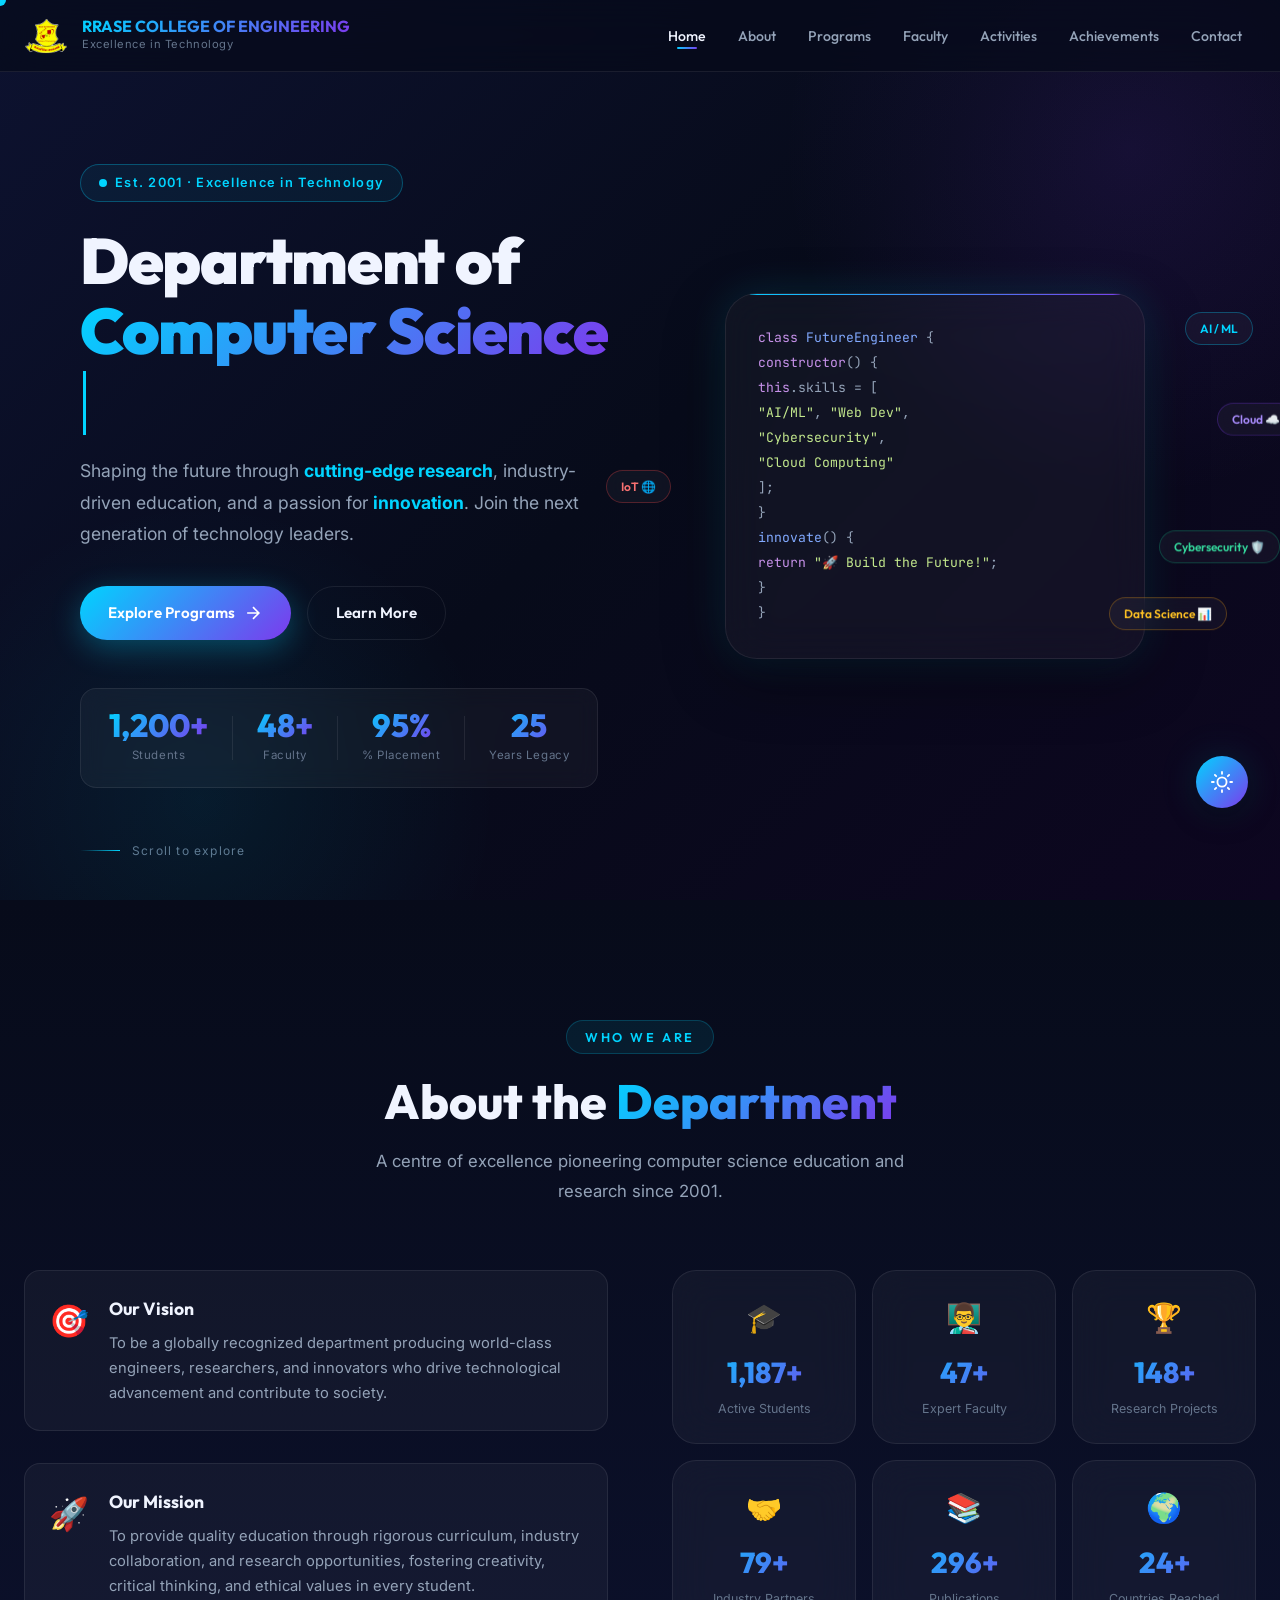
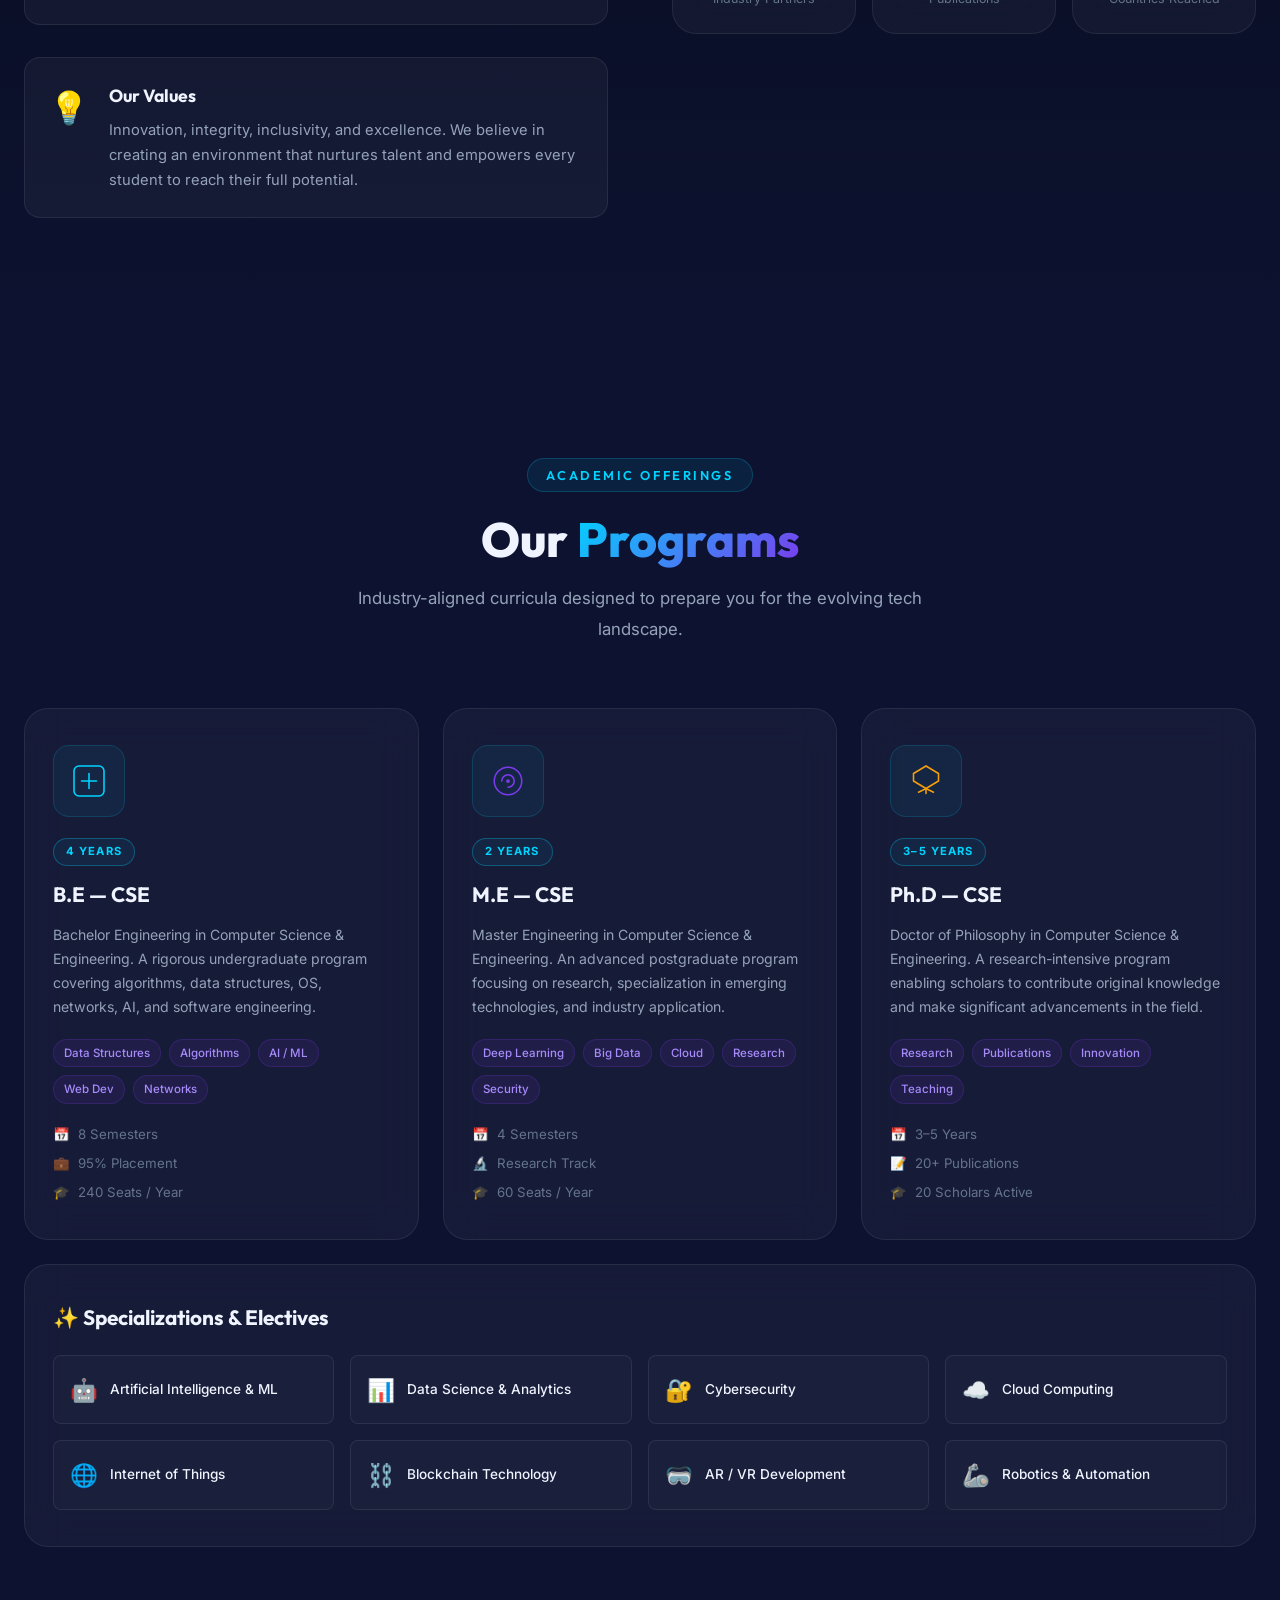
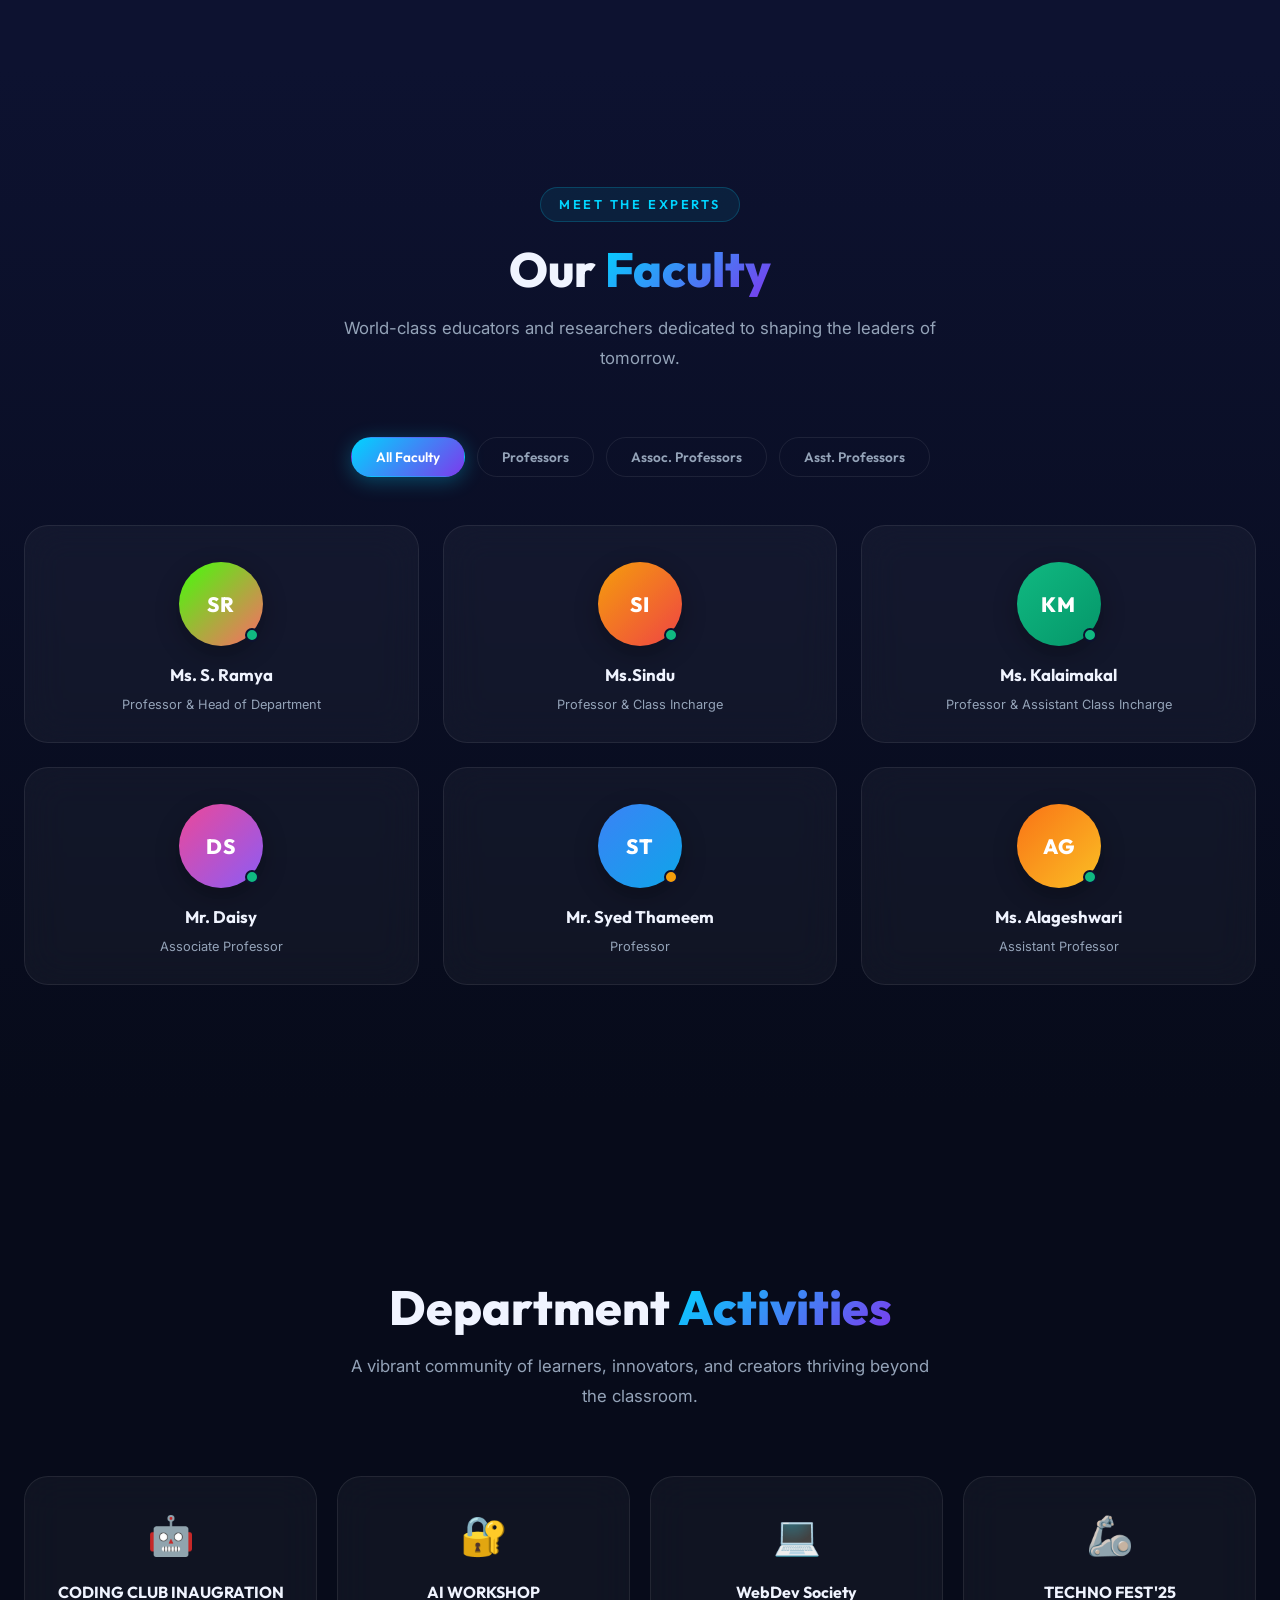
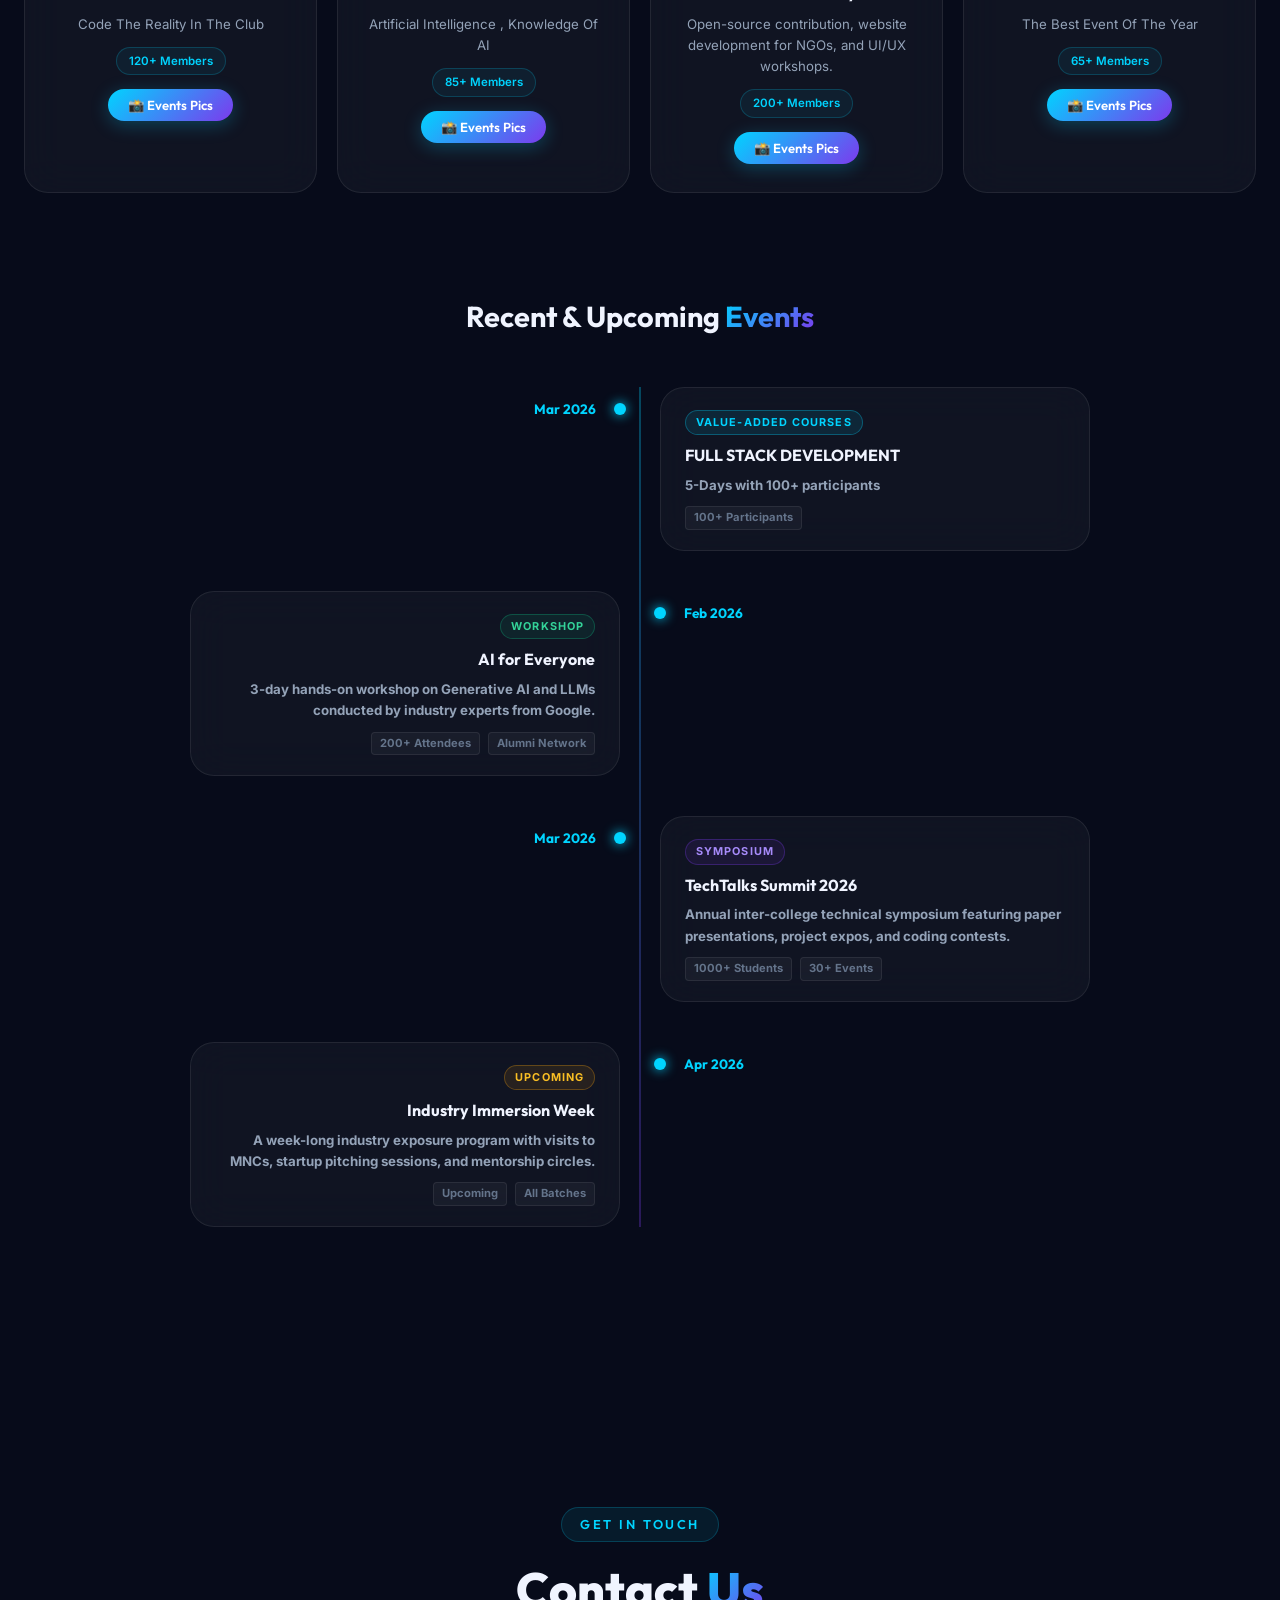
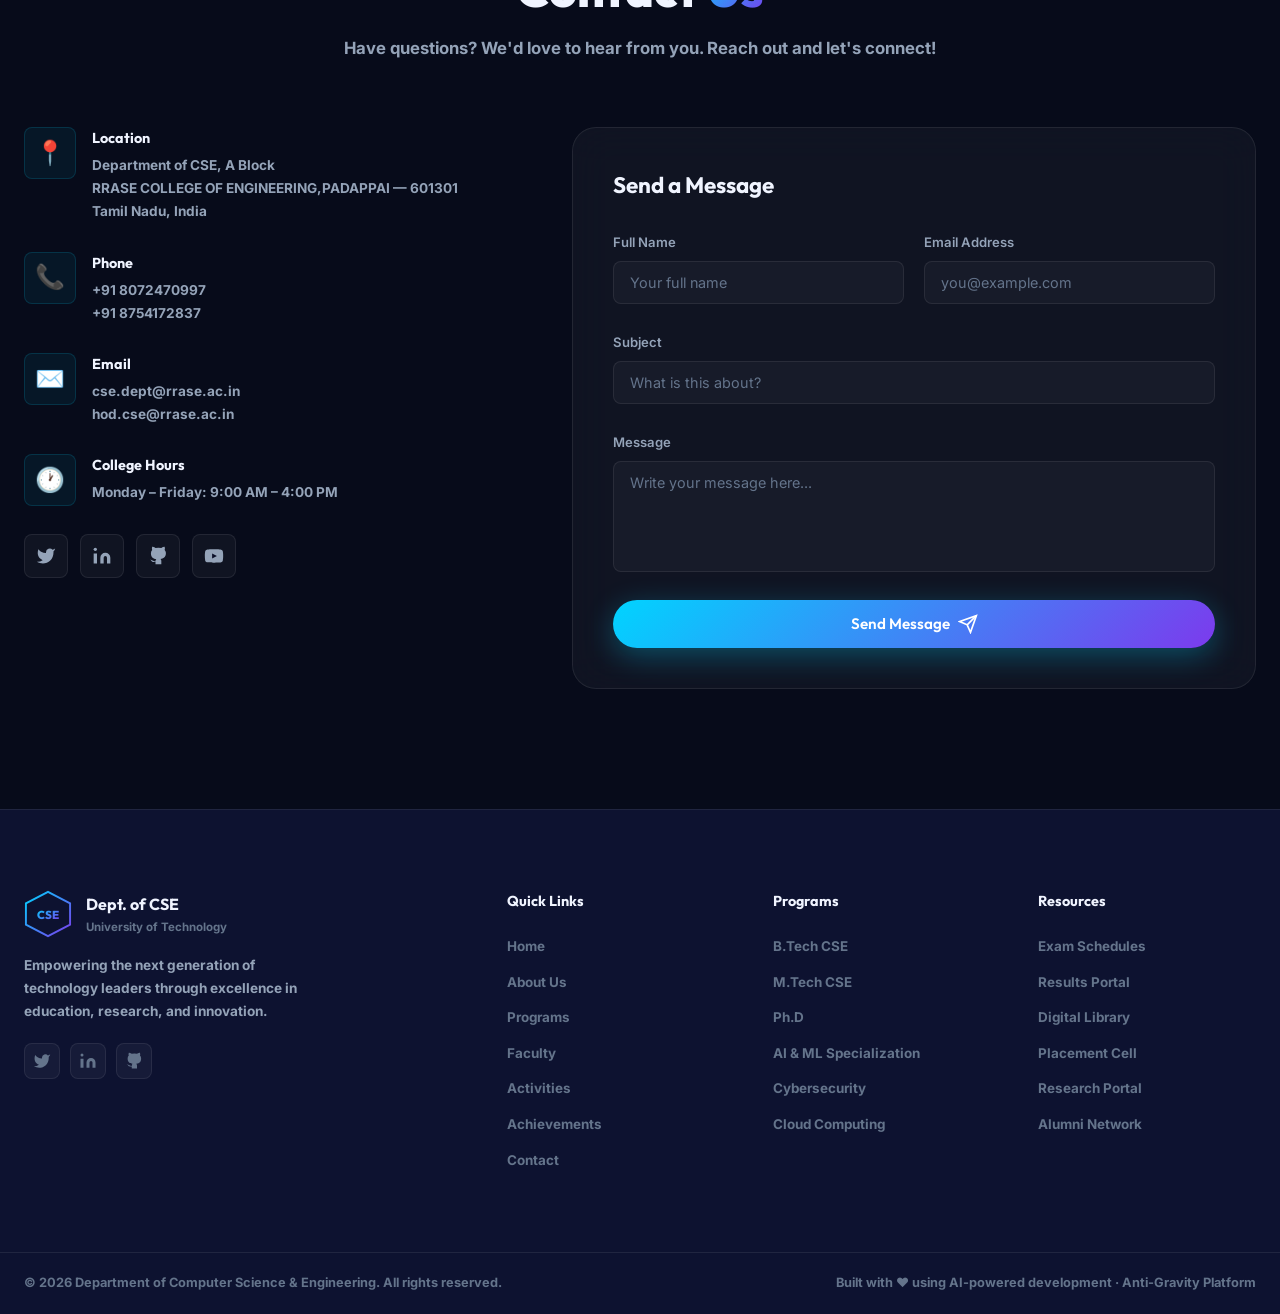
==== commit 63ddff52: "Update index.html" ====
--- a/index.html
+++ b/index.html
@@ -217,7 +217,7 @@
           </div>
           <div class="program-badge">4 Years</div>
           <h3 class="program-title">B.E — CSE</h3>
-          <p class="program-desc">Bachelor of Technology in Computer Science & Engineering. A rigorous undergraduate program covering algorithms, data structures, OS, networks, AI, and software engineering.</p>
+          <p class="program-desc">Bachelor Engineering in Computer Science & Engineering. A rigorous undergraduate program covering algorithms, data structures, OS, networks, AI, and software engineering.</p>
           <div class="program-tags">
             <span class="ptag">Data Structures</span>
             <span class="ptag">Algorithms</span>
@@ -238,8 +238,8 @@
             <svg viewBox="0 0 64 64" fill="none" width="40" height="40"><circle cx="32" cy="32" r="22" stroke="#7c3aed" stroke-width="2.5"/><path d="M22 32c0-5.523 4.477-10 10-10s10 4.477 10 10-4.477 10-10 10" stroke="#7c3aed" stroke-width="2.5" stroke-linecap="round"/><circle cx="32" cy="32" r="3" fill="#7c3aed"/></svg>
           </div>
           <div class="program-badge" style="--badge-clr:#7c3aed">2 Years</div>
-          <h3 class="program-title">M.Tech — CSE</h3>
-          <p class="program-desc">Master of Technology in Computer Science & Engineering. An advanced postgraduate program focusing on research, specialization in emerging technologies, and industry application.</p>
+          <h3 class="program-title">M.E — CSE</h3>
+          <p class="program-desc">Master Engineering in Computer Science & Engineering. An advanced postgraduate program focusing on research, specialization in emerging technologies, and industry application.</p>
           <div class="program-tags">
             <span class="ptag">Deep Learning</span>
             <span class="ptag">Big Data</span>
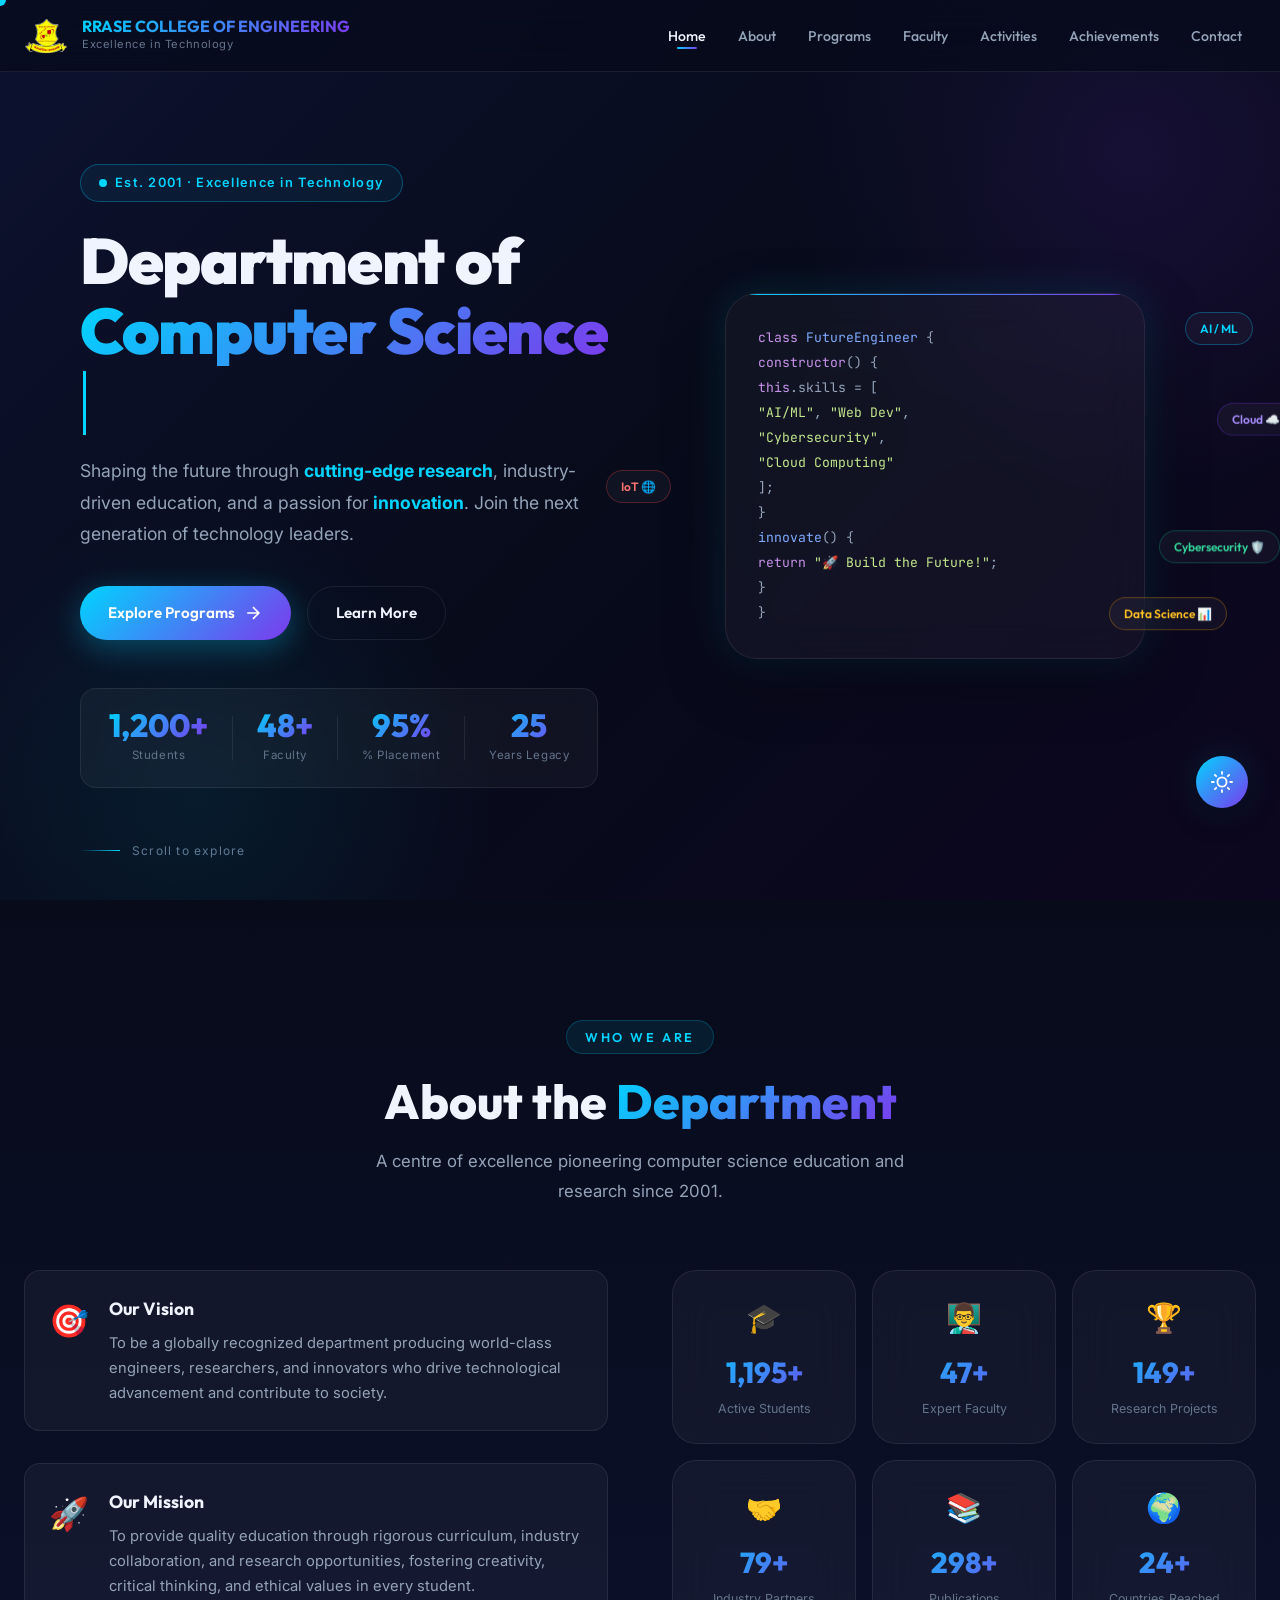
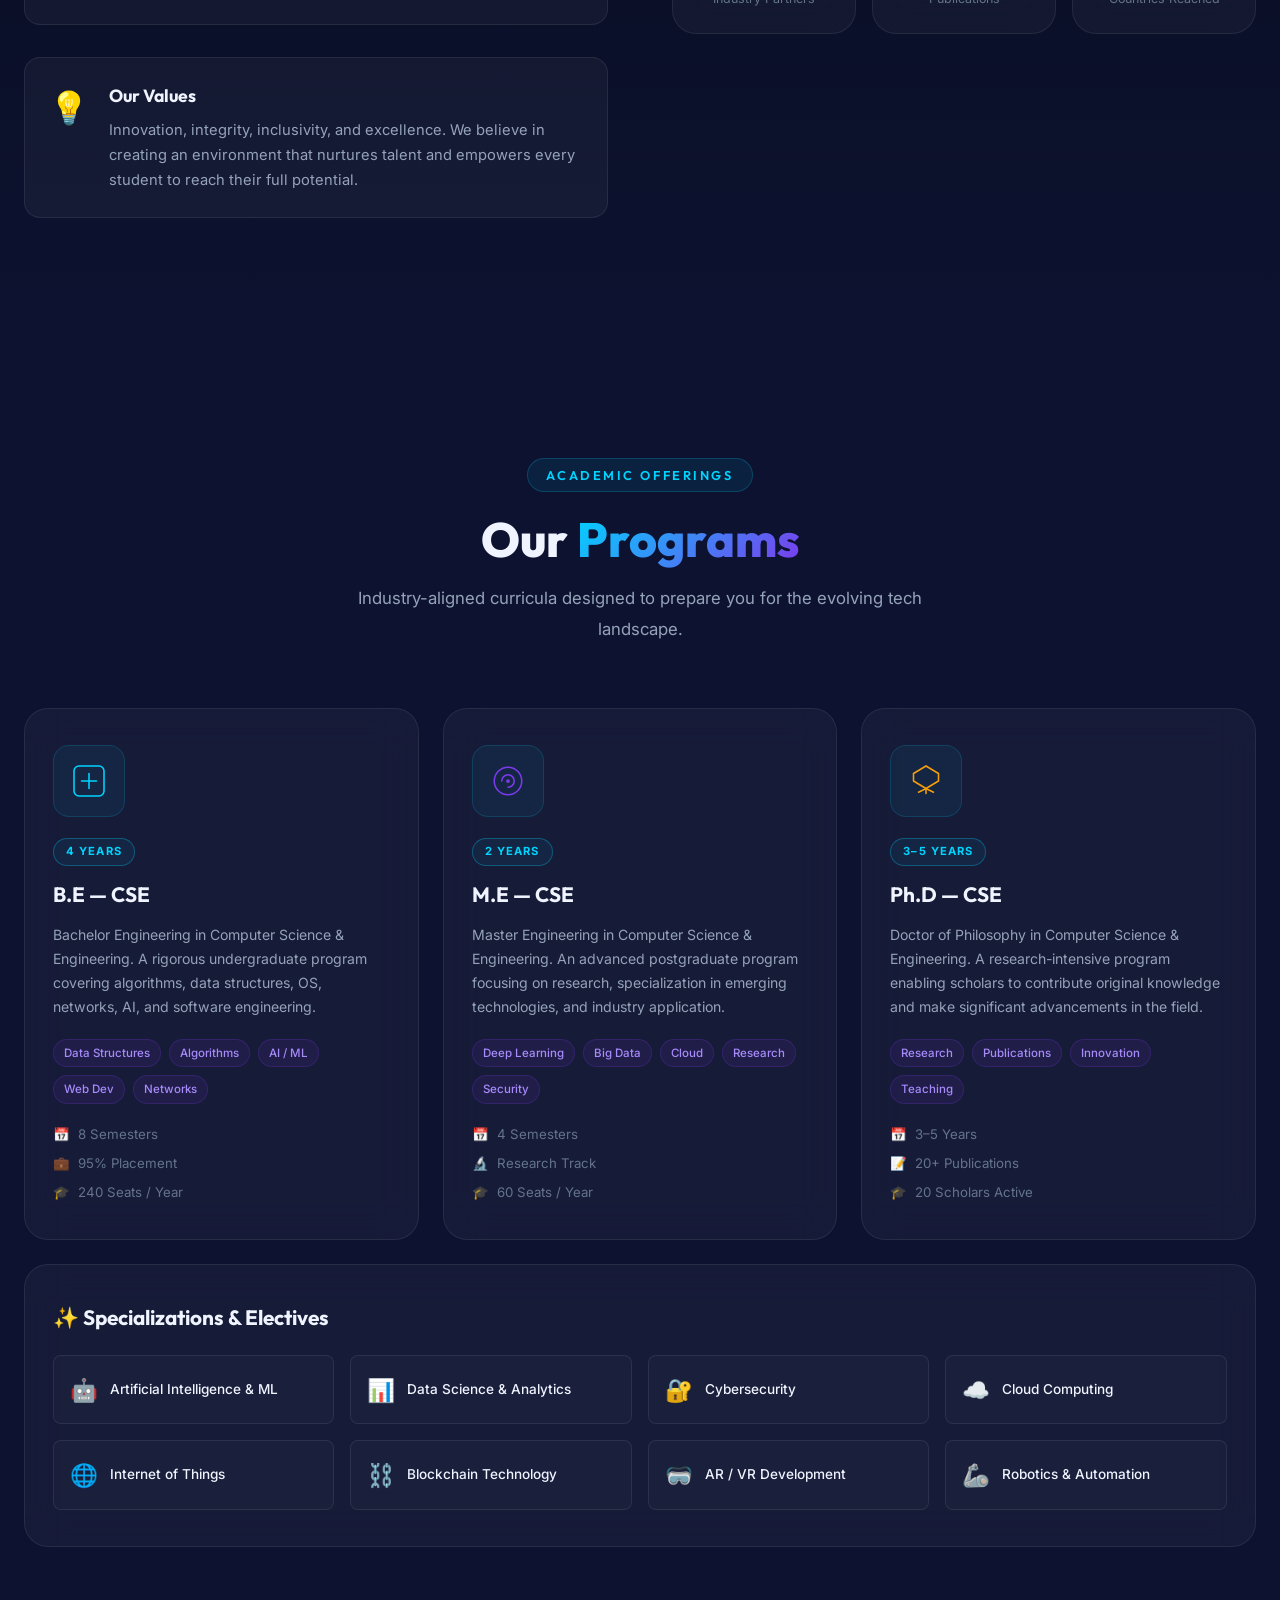
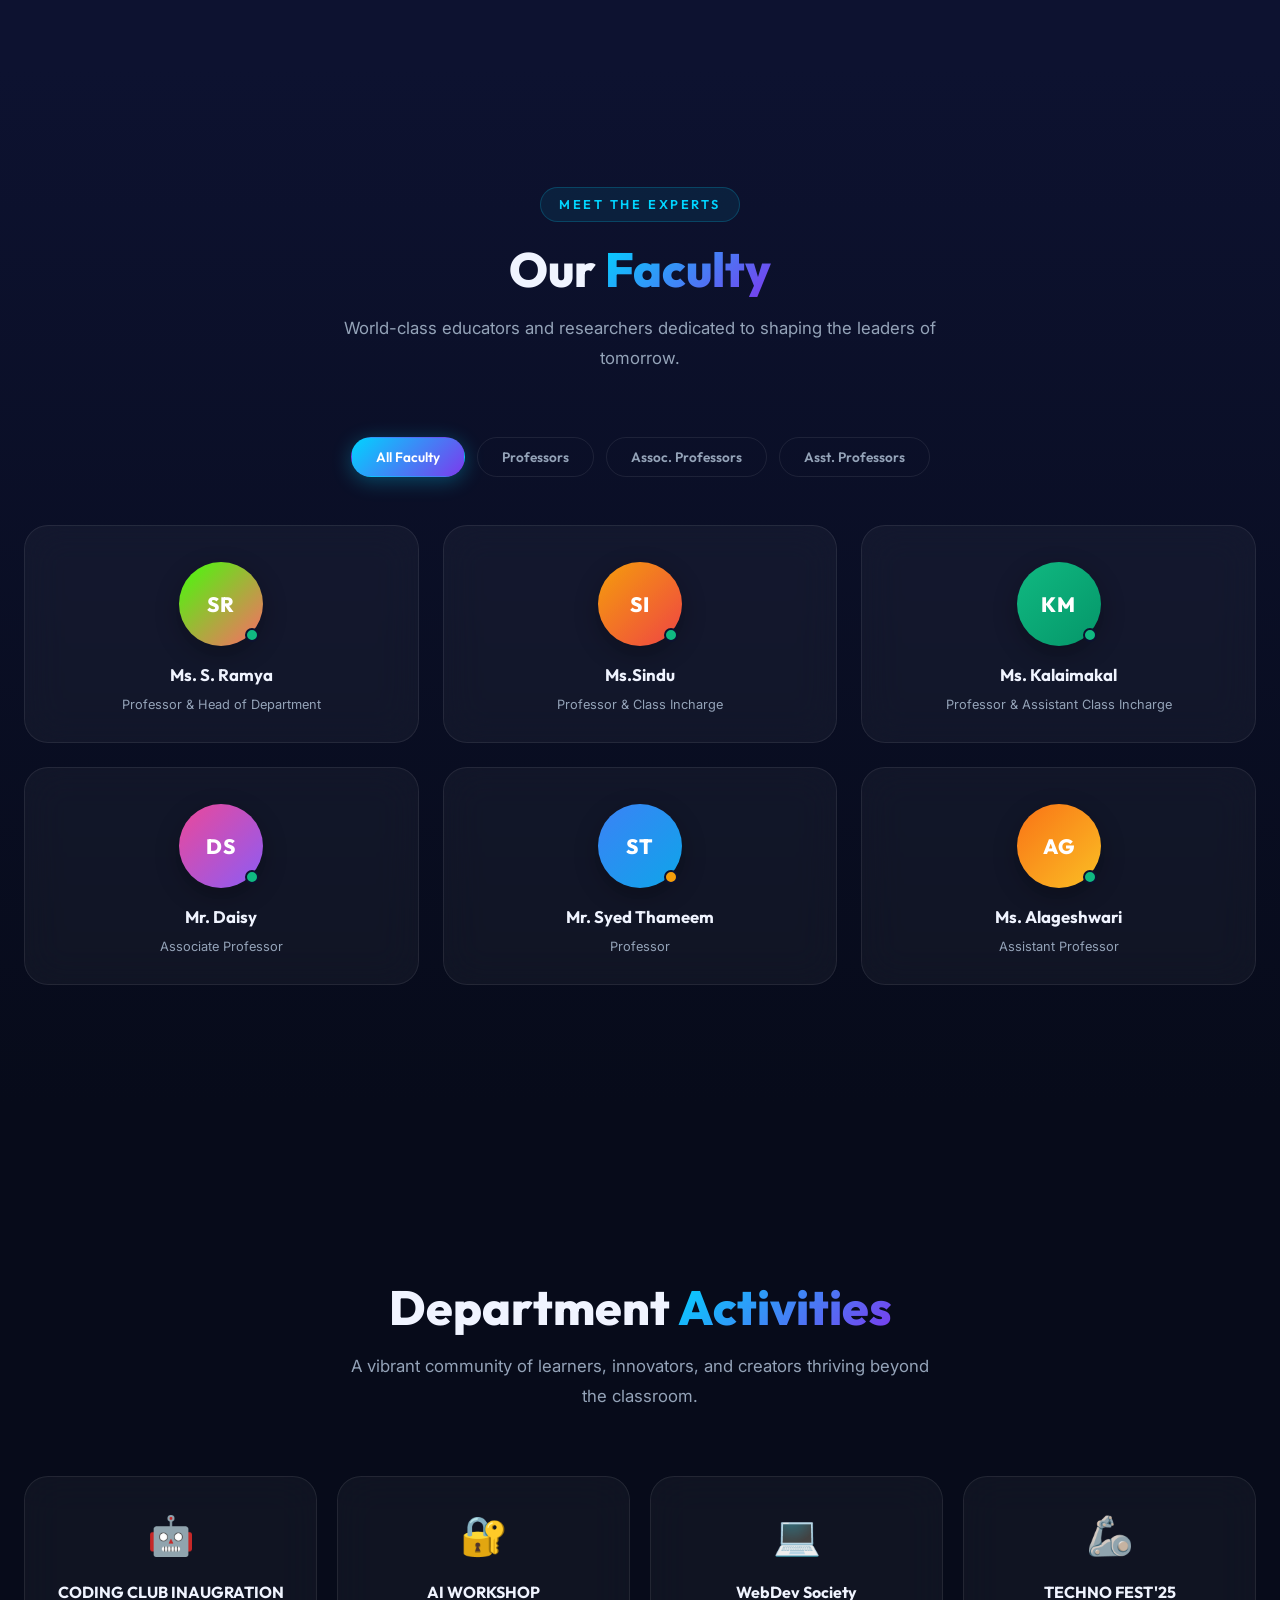
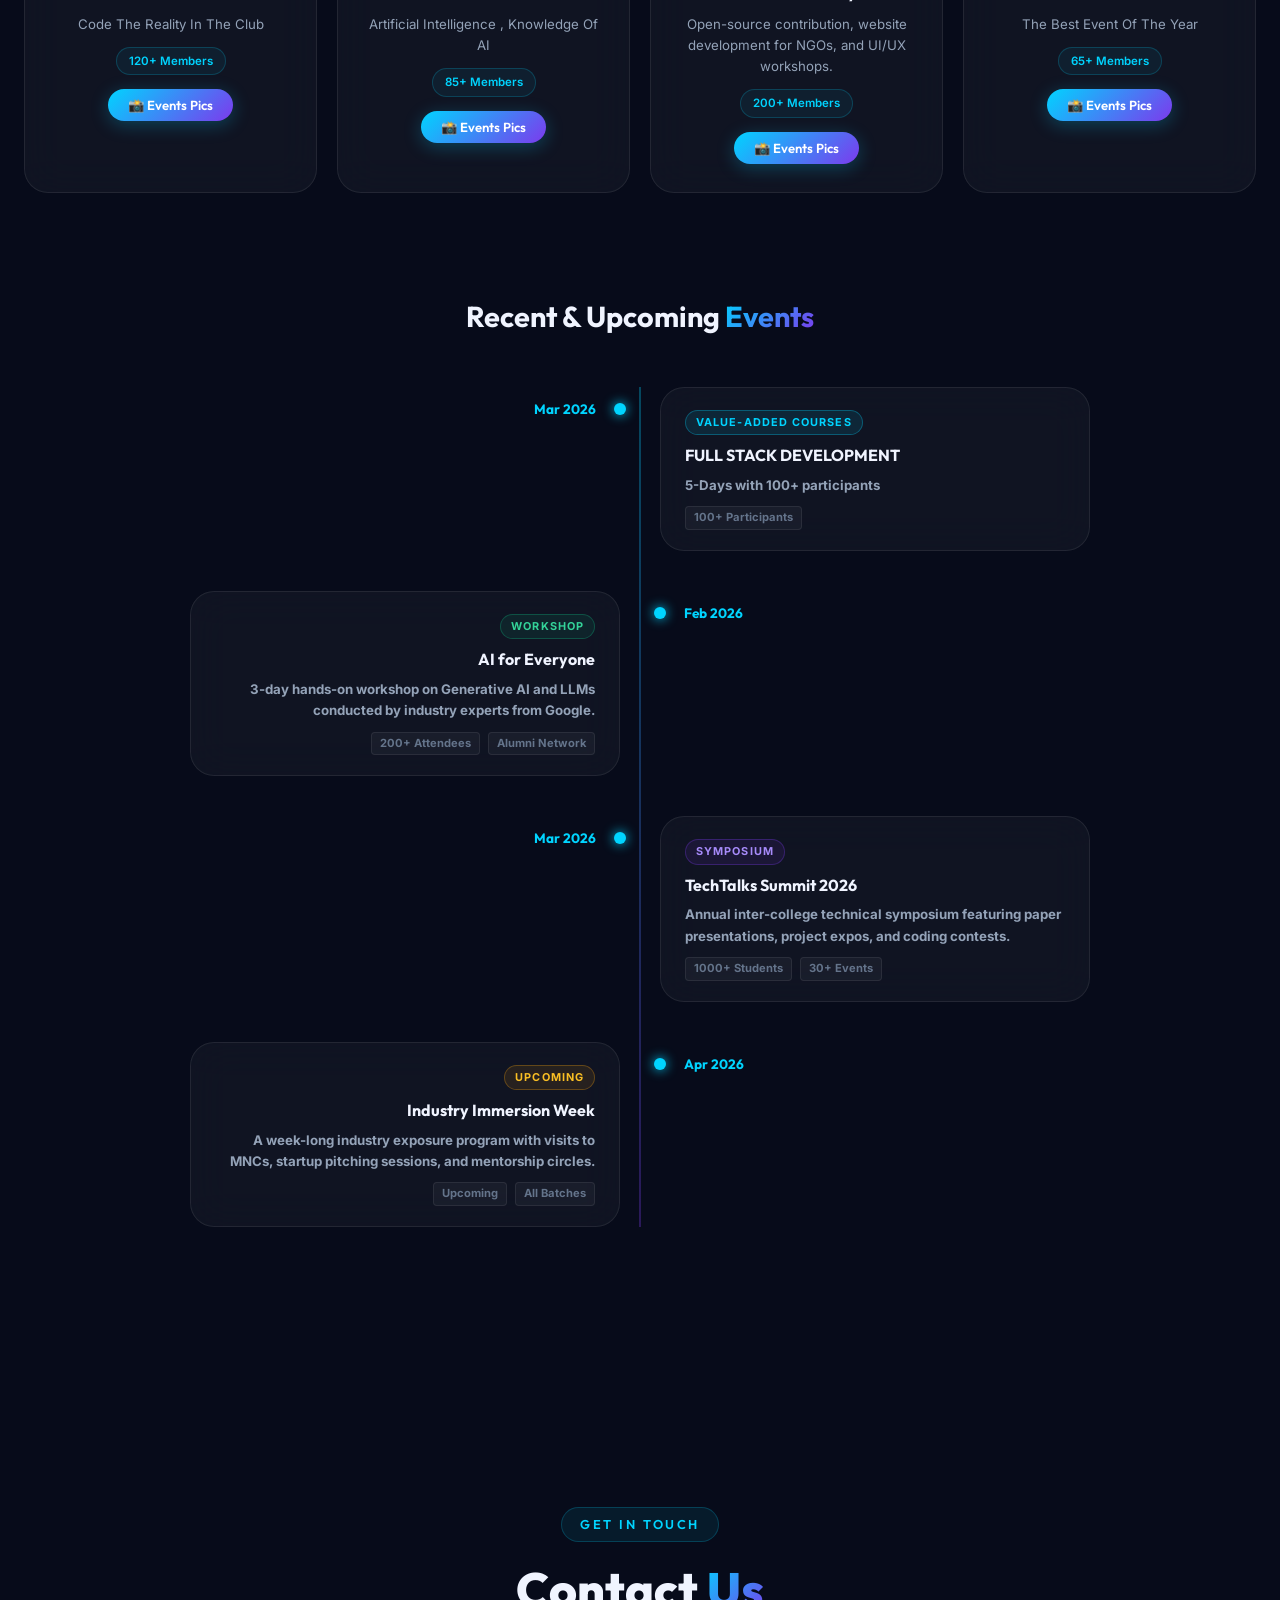
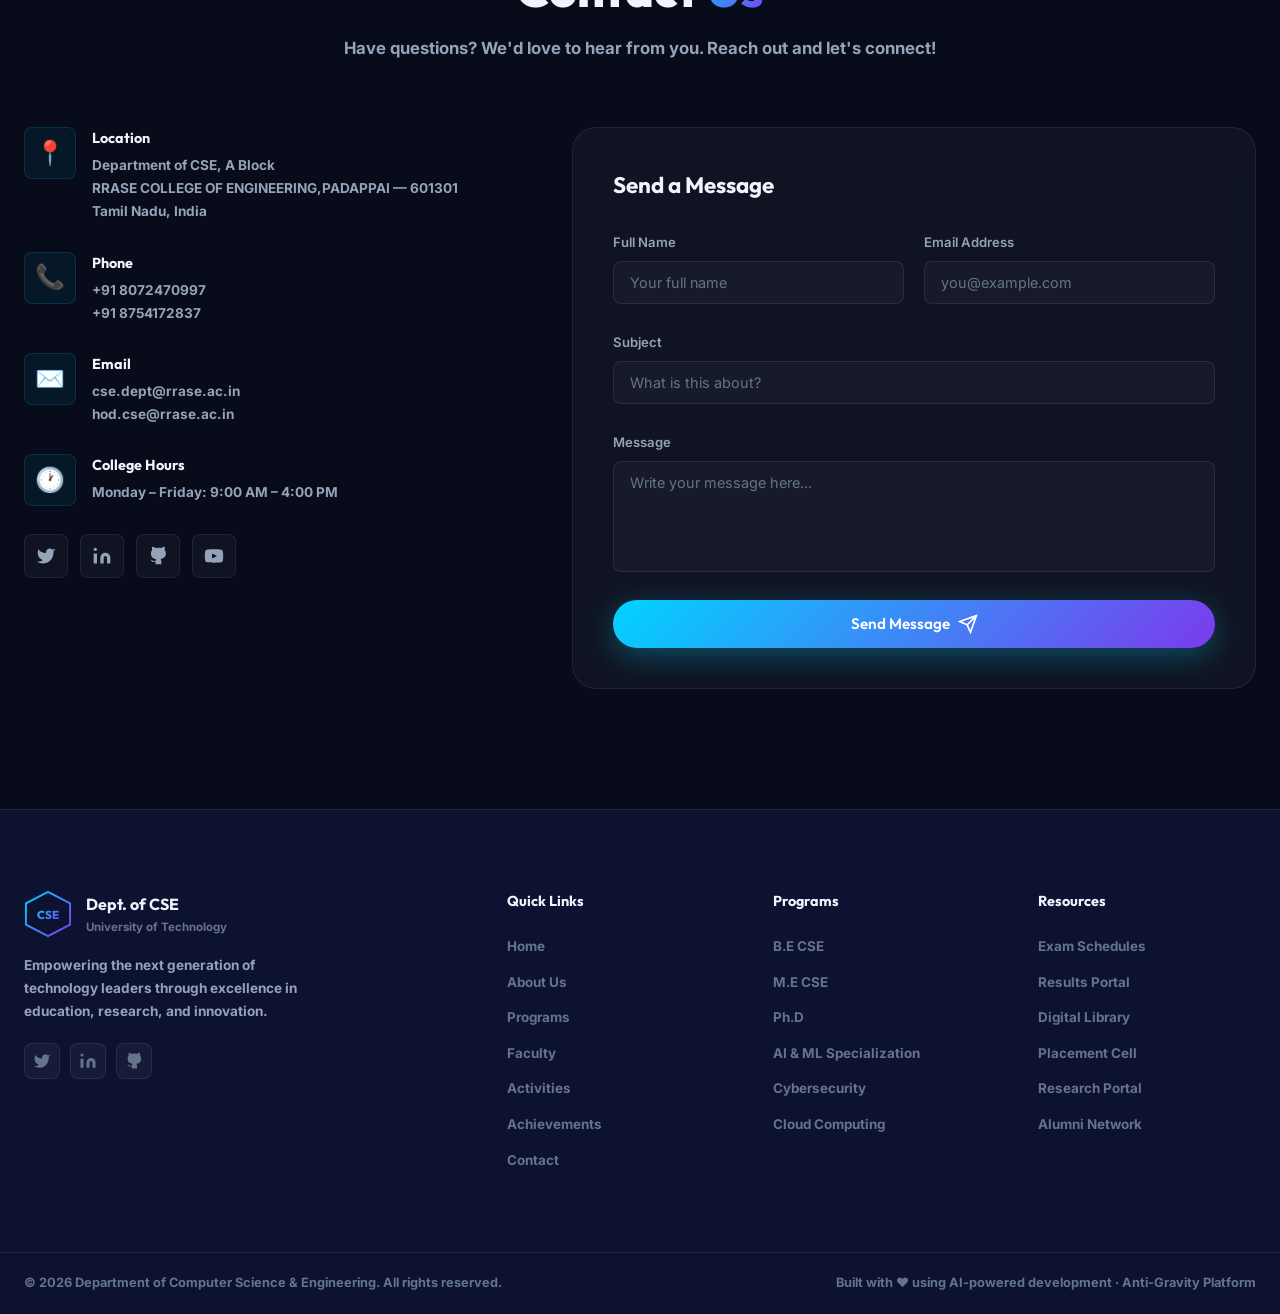
==== commit 7e31cdd7: "Update index.html" ====
--- a/index.html
+++ b/index.html
@@ -623,8 +623,8 @@
         <div class="footer-links-col">
           <h4>Programs</h4>
           <ul>
-            <li><a href="#programs" id="fl-btech">B.Tech CSE</a></li>
-            <li><a href="#programs" id="fl-mtech">M.Tech CSE</a></li>
+            <li><a href="#programs" id="fl-btech">B.E CSE</a></li>
+            <li><a href="#programs" id="fl-mtech">M.E CSE</a></li>
             <li><a href="#programs" id="fl-phd">Ph.D</a></li>
             <li><a href="#programs" id="fl-aiml">AI & ML Specialization</a></li>
             <li><a href="#programs" id="fl-cyber">Cybersecurity</a></li>
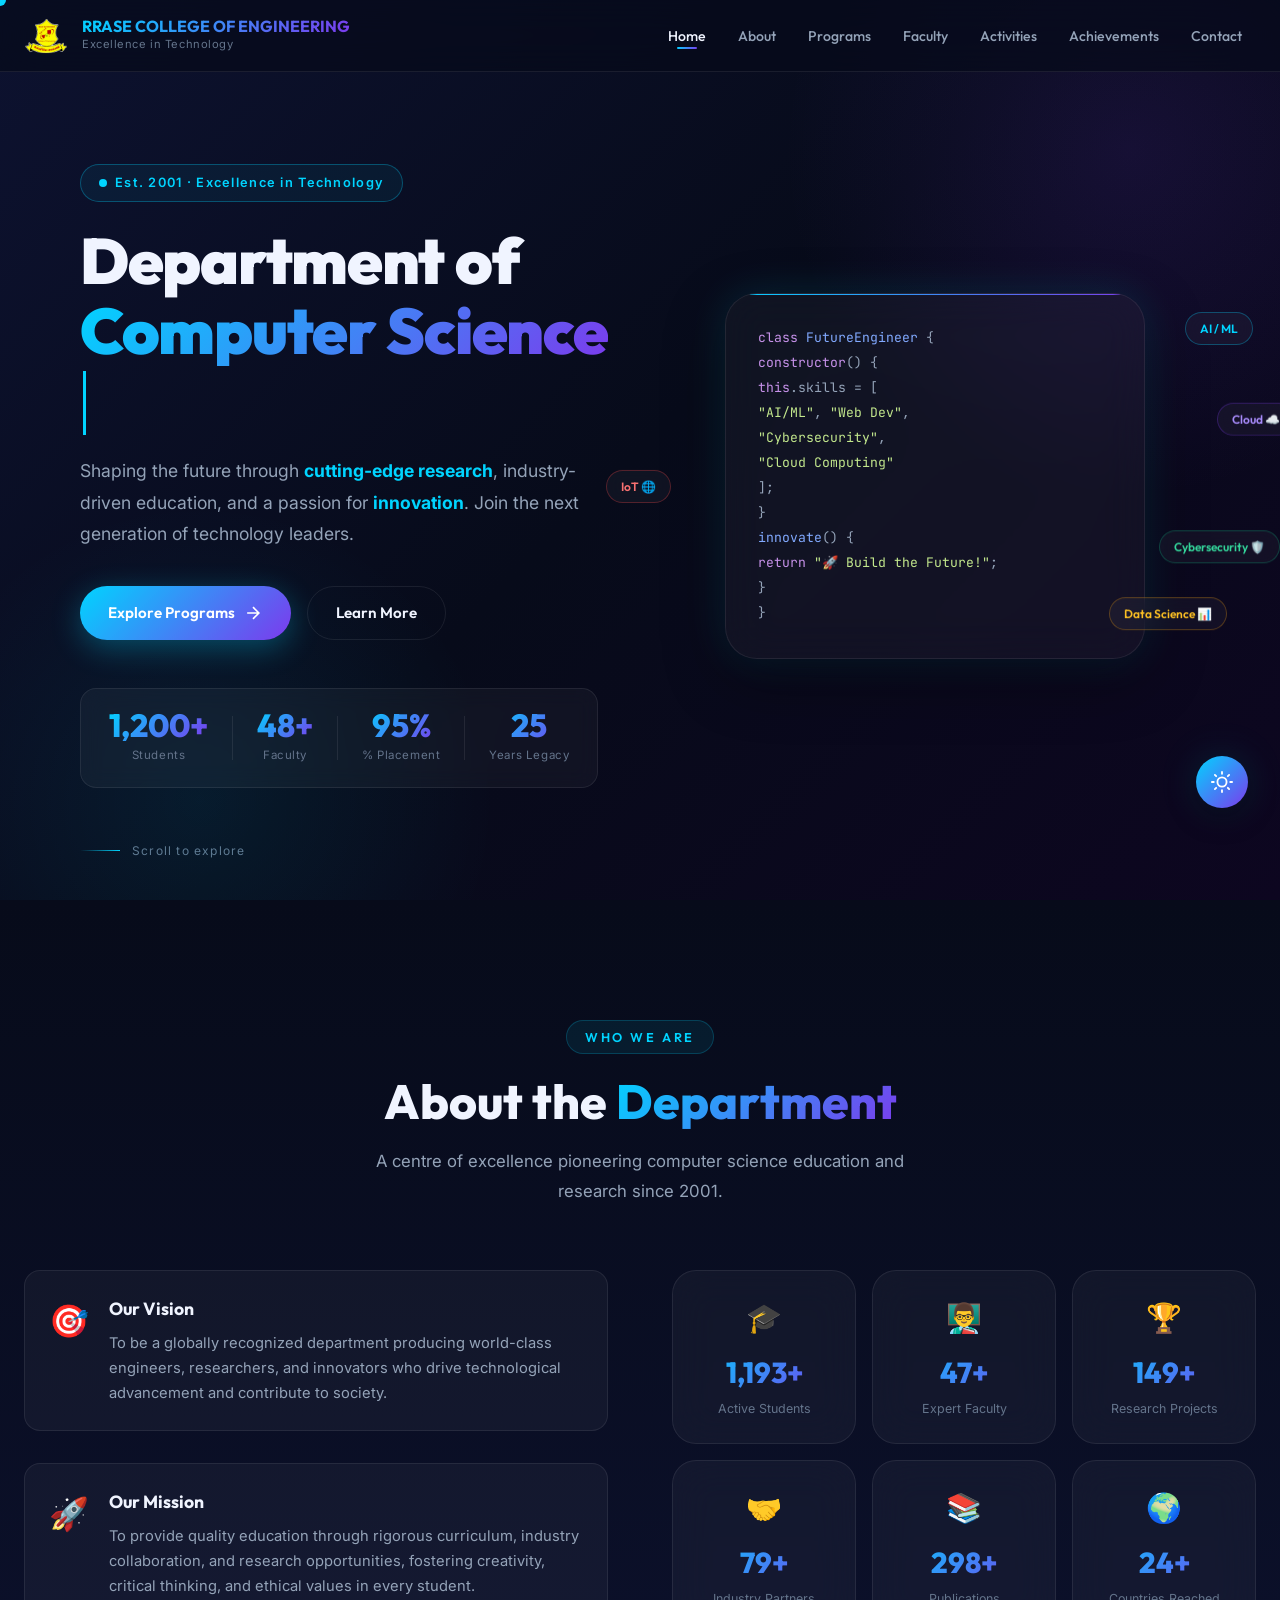
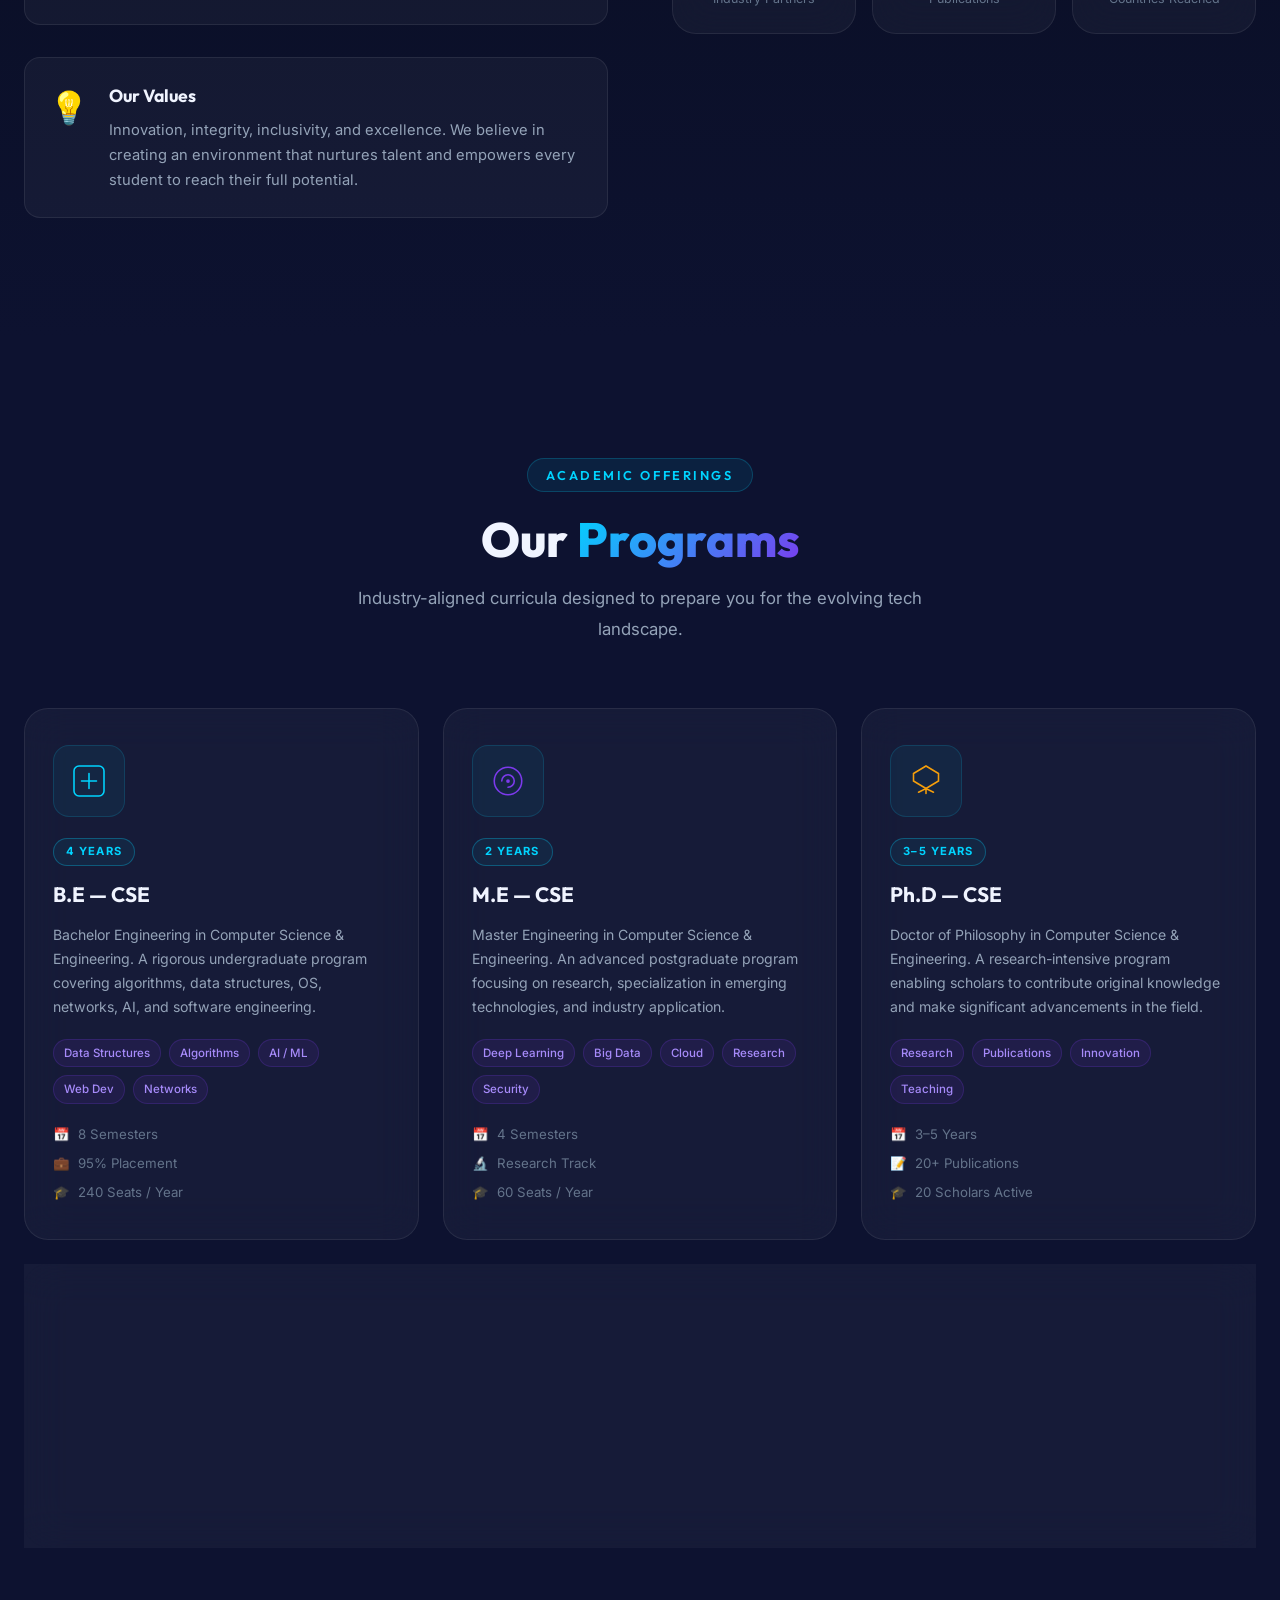
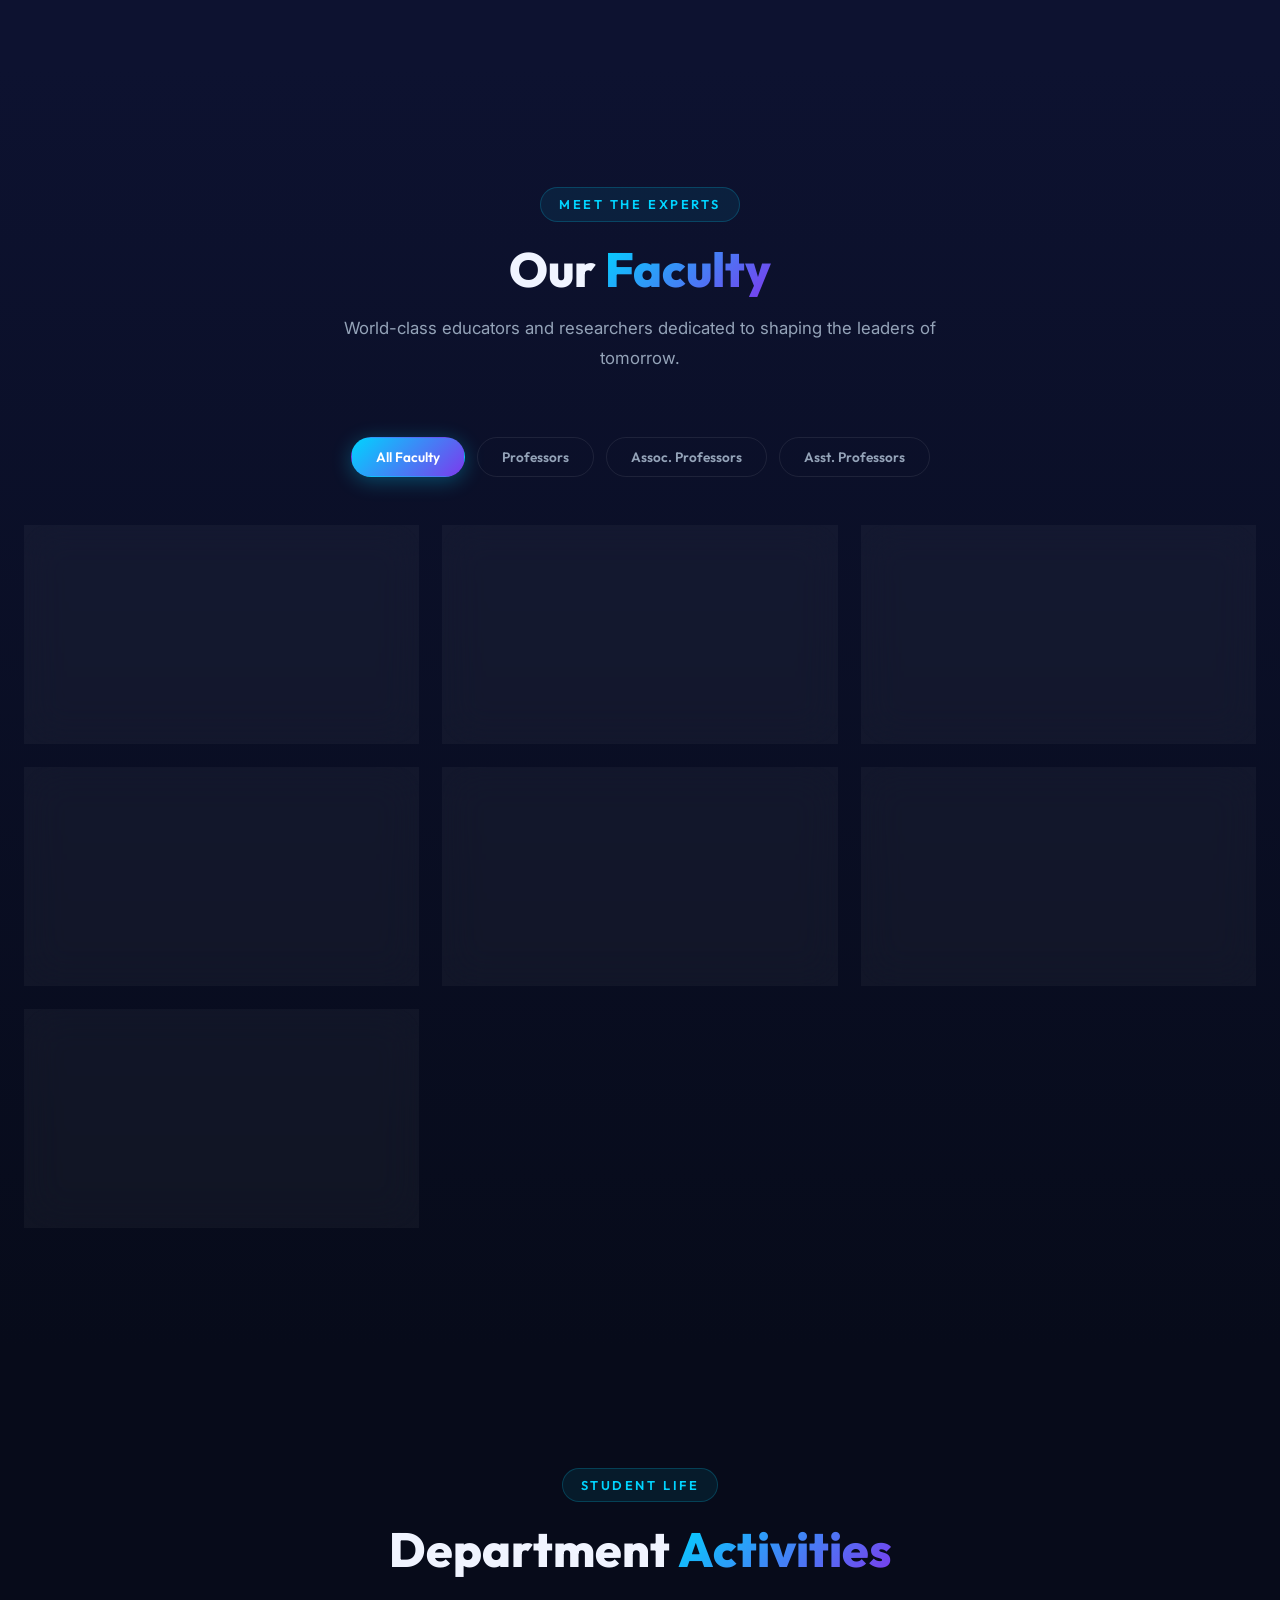
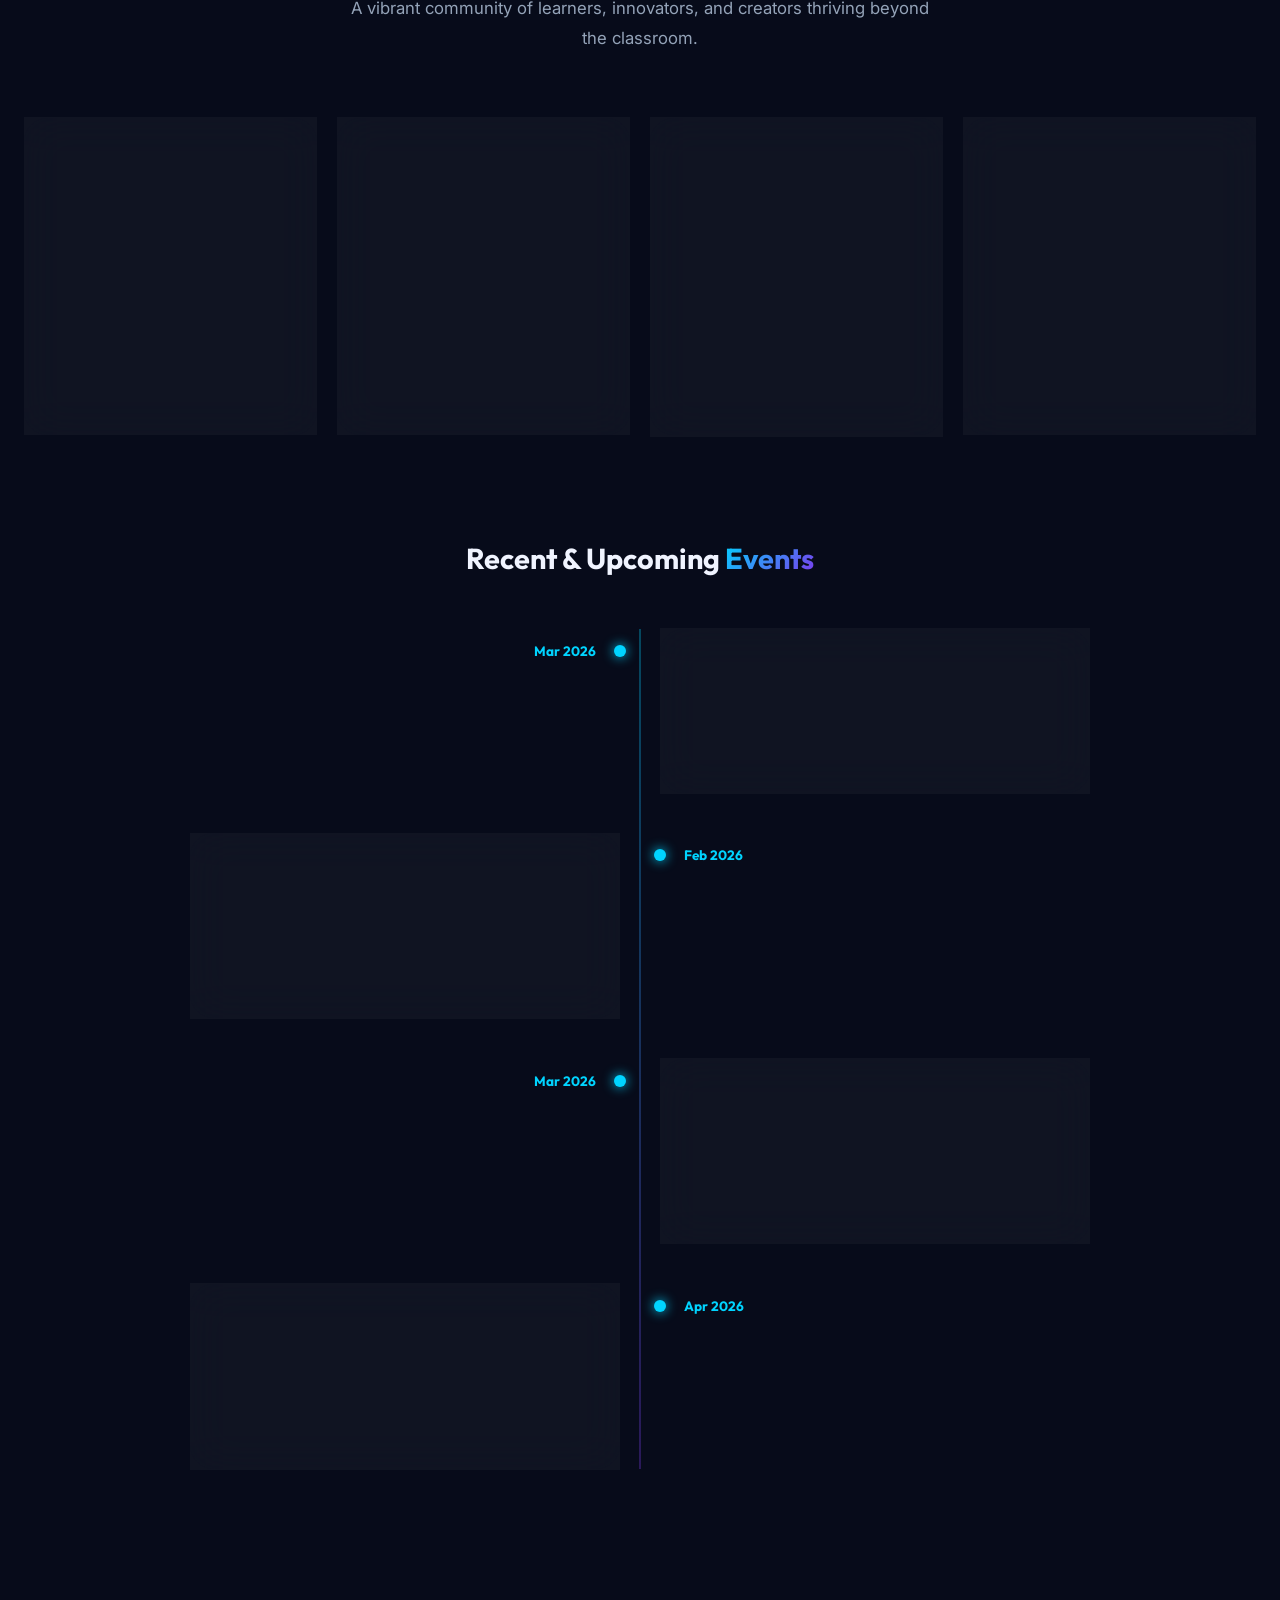
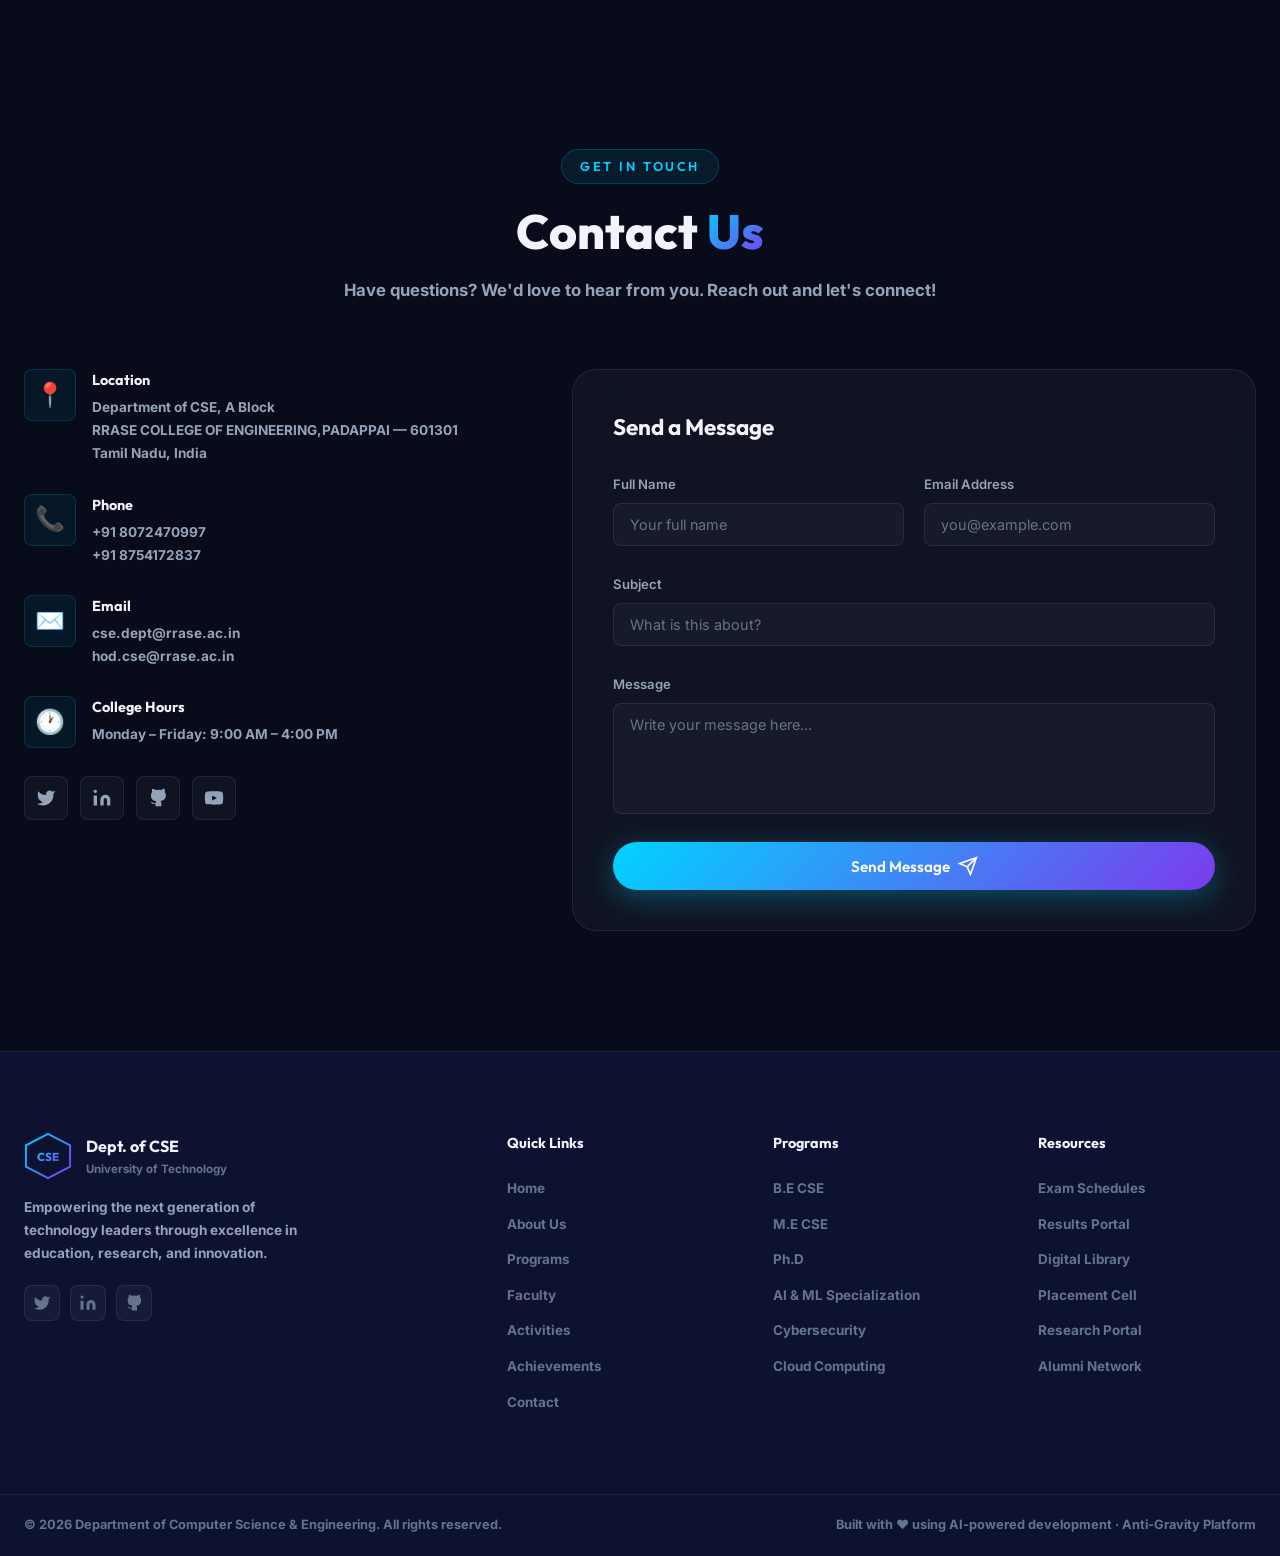
==== commit e247651f: "Change faculty designations to Assistant Professor Updated faculty designations for several faculty " ====
--- a/index.html
+++ b/index.html
@@ -316,15 +316,27 @@
         <div class="faculty-card reveal-up" data-category="professor" id="faculty-1">
           <div class="faculty-avatar-wrap">
             <div class="faculty-avatar" style="background: linear-gradient(135deg, #42ff09, #ff6868)">
+            <span class="avatar-initials">LR</span>
+            </div>
+            <div class="faculty-status online"></div>
+          </div>
+          <h4 class="faculty-name">Ms.R. Lakshmi</h4>
+          <p class="faculty-desig">Professor &amp; Head of Department</p>
+        </div>
+ 
+        <!-- Faculty Card 2 -->
+        <div class="faculty-card reveal-up" data-category="professor" id="faculty-1">
+          <div class="faculty-avatar-wrap">
+            <div class="faculty-avatar" style="background: linear-gradient(135deg, #42ff09, #ff6868)">
             <span class="avatar-initials">SR</span>
             </div>
             <div class="faculty-status online"></div>
           </div>
           <h4 class="faculty-name">Ms. S. Ramya</h4>
-          <p class="faculty-desig">Professor &amp; Head of Department</p>
-        </div>
-
-        <!-- Faculty Card 2 -->
+          <p class="faculty-desig">Assistant Professor &amp; Head of Department</p>
+        </div>
+
+        <!-- Faculty Card 3 -->
         <div class="faculty-card reveal-up" data-category="professor" id="faculty-2">
           <div class="faculty-avatar-wrap">
             <div class="faculty-avatar" style="background: linear-gradient(135deg, #f59e0b, #ef4444)">
@@ -333,10 +345,10 @@
             <div class="faculty-status online"></div>
           </div>
           <h4 class="faculty-name">Ms.Sindu</h4>
-          <p class="faculty-desig">Professor &amp; Class Incharge</p>
-        </div>
-
-        <!-- Faculty Card 3 -->
+          <p class="faculty-desig">Assistant Professor &amp; Class Incharge</p>
+        </div>
+
+        <!-- Faculty Card 4 -->
         <div class="faculty-card reveal-up" data-category="assoc" id="faculty-3">
           <div class="faculty-avatar-wrap">
             <div class="faculty-avatar" style="background: linear-gradient(135deg, #10b981, #059669)">
@@ -345,10 +357,10 @@
             <div class="faculty-status online"></div>
           </div>
           <h4 class="faculty-name">Ms. Kalaimakal</h4>
-          <p class="faculty-desig">Professor &amp; Assistant Class Incharge</p>
-        </div>
-
-        <!-- Faculty Card 4 -->
+          <p class="faculty-desig"> Assistant Professor &amp; Assistant Class Incharge</p>
+        </div>
+        
+        <!-- Faculty Card 5 -->
         <div class="faculty-card reveal-up" data-category="assoc" id="faculty-4">
           <div class="faculty-avatar-wrap">
             <div class="faculty-avatar" style="background: linear-gradient(135deg, #ec4899, #8b5cf6)">
@@ -357,10 +369,10 @@
             <div class="faculty-status online"></div>
           </div>
           <h4 class="faculty-name">Mr. Daisy</h4>
-          <p class="faculty-desig">Associate Professor</p>
-        </div>
-
-        <!-- Faculty Card 5 -->
+          <p class="faculty-desig">Assistant Professor</p>
+        </div>
+
+        <!-- Faculty Card 6 -->
         <div class="faculty-card reveal-up" data-category="asst" id="faculty-5">
           <div class="faculty-avatar-wrap">
             <div class="faculty-avatar" style="background: linear-gradient(135deg, #3b82f6, #0ea5e9)">
@@ -369,10 +381,10 @@
             <div class="faculty-status away"></div>
           </div>
           <h4 class="faculty-name">Mr. Syed Thameem</h4>
-          <p class="faculty-desig">Professor</p>
-        </div>
-
-        <!-- Faculty Card 6 -->
+          <p class="faculty-desig">Assistant Professor</p>
+        </div>
+
+        <!-- Faculty Card 7 -->
         <div class="faculty-card reveal-up" data-category="asst" id="faculty-6">
           <div class="faculty-avatar-wrap">
             <div class="faculty-avatar" style="background: linear-gradient(135deg, #f97316, #fbbf24)">
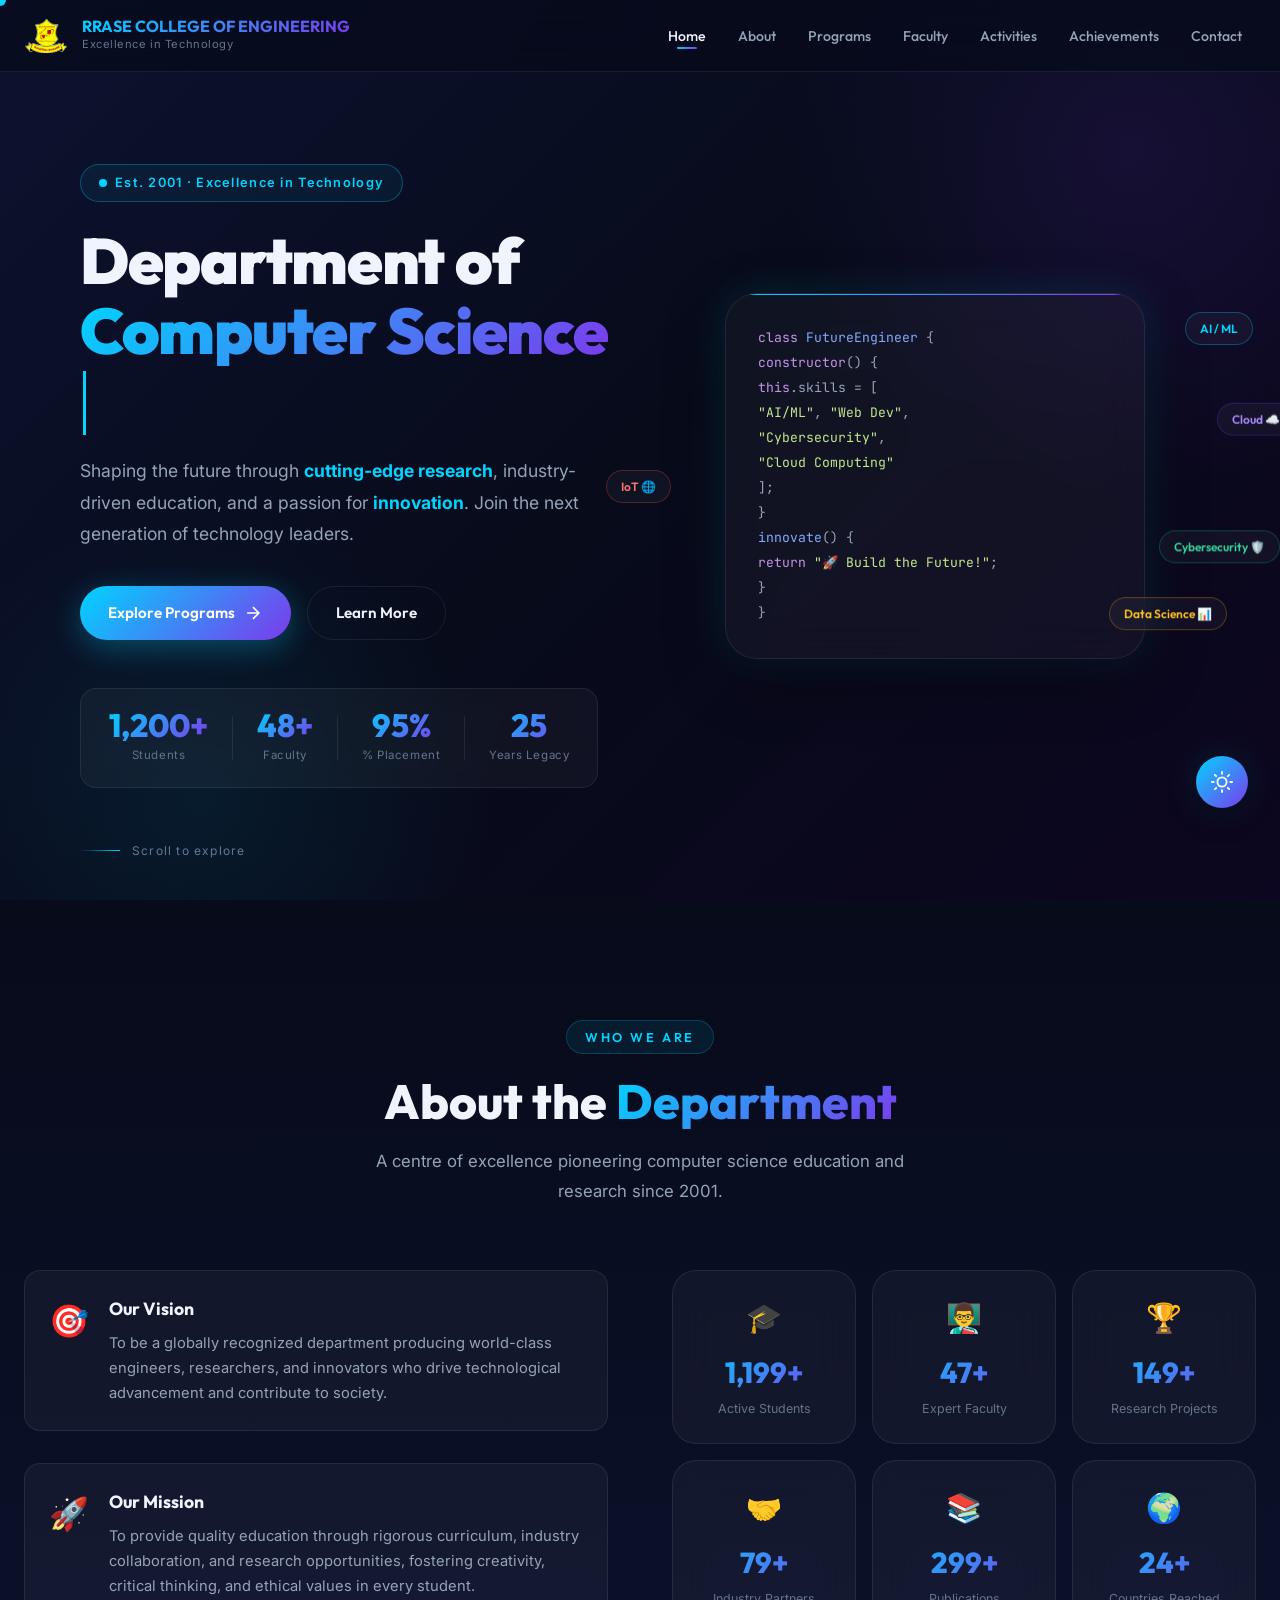
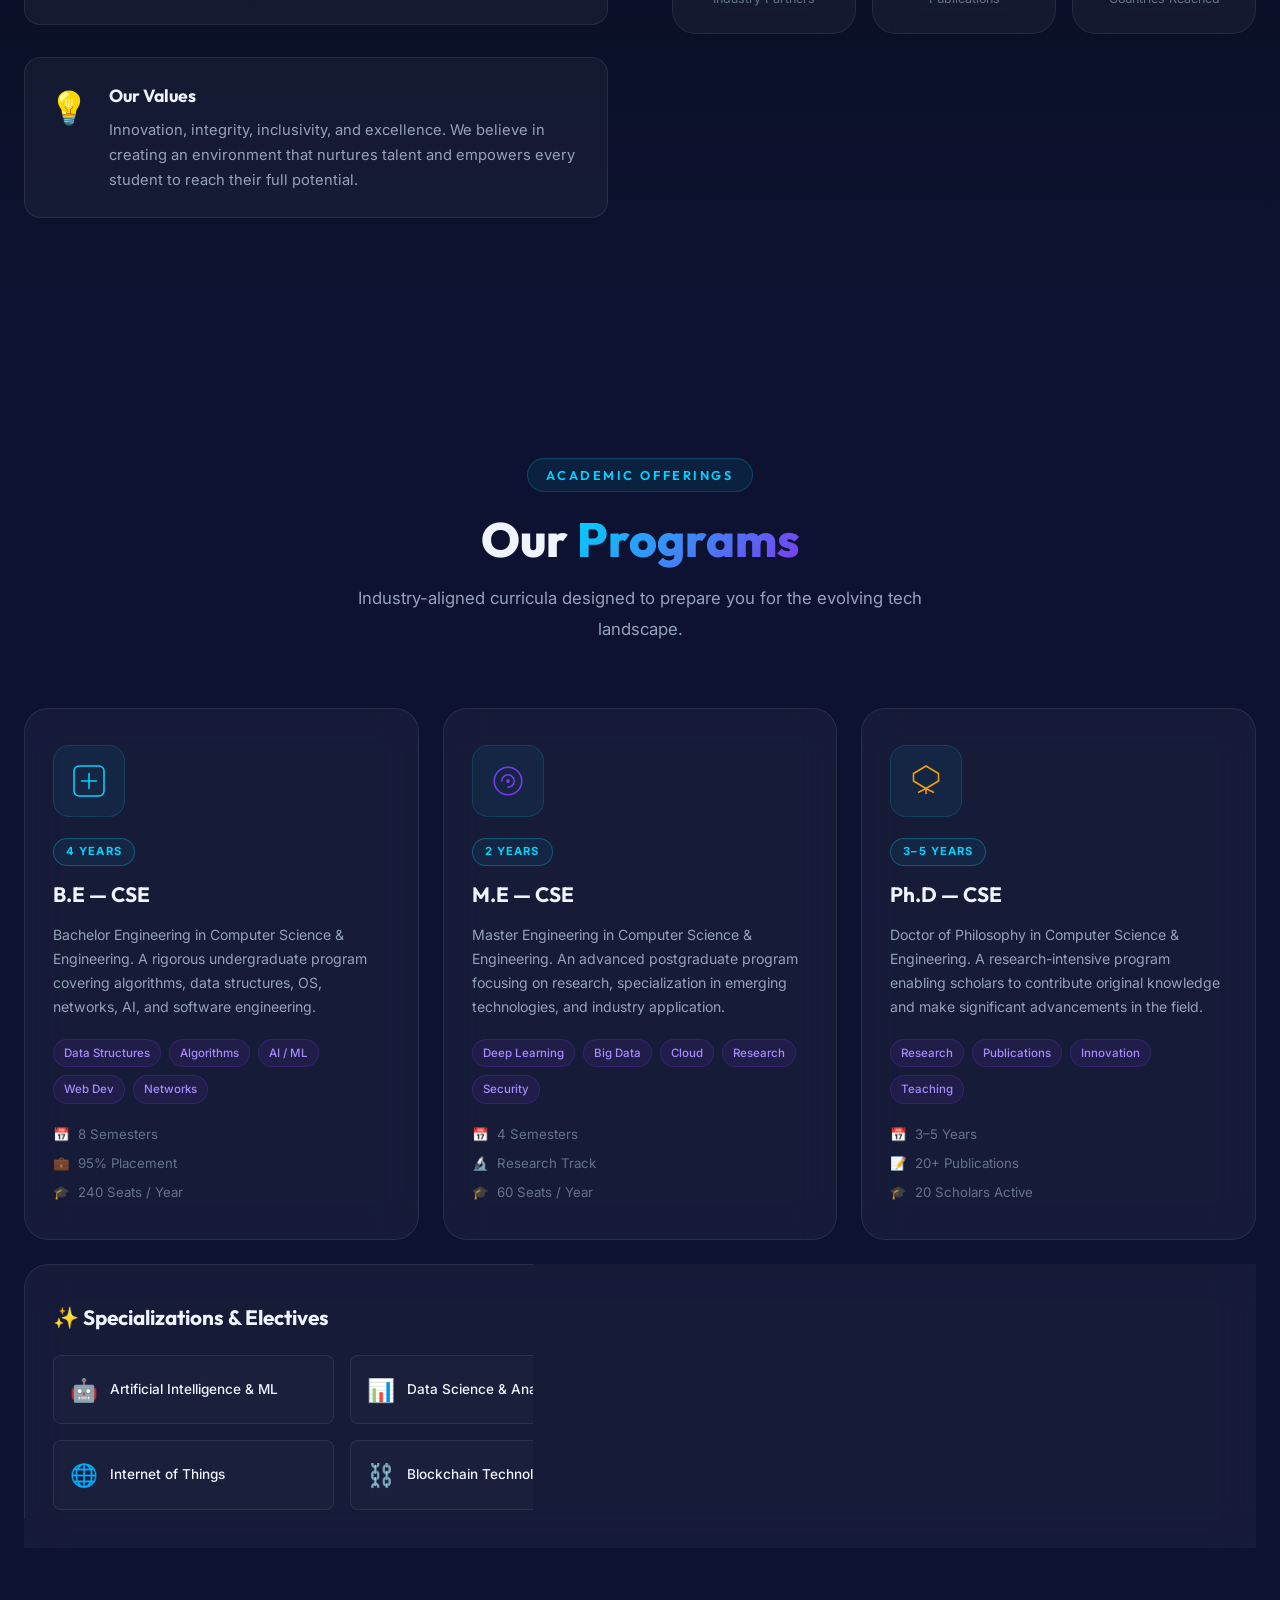
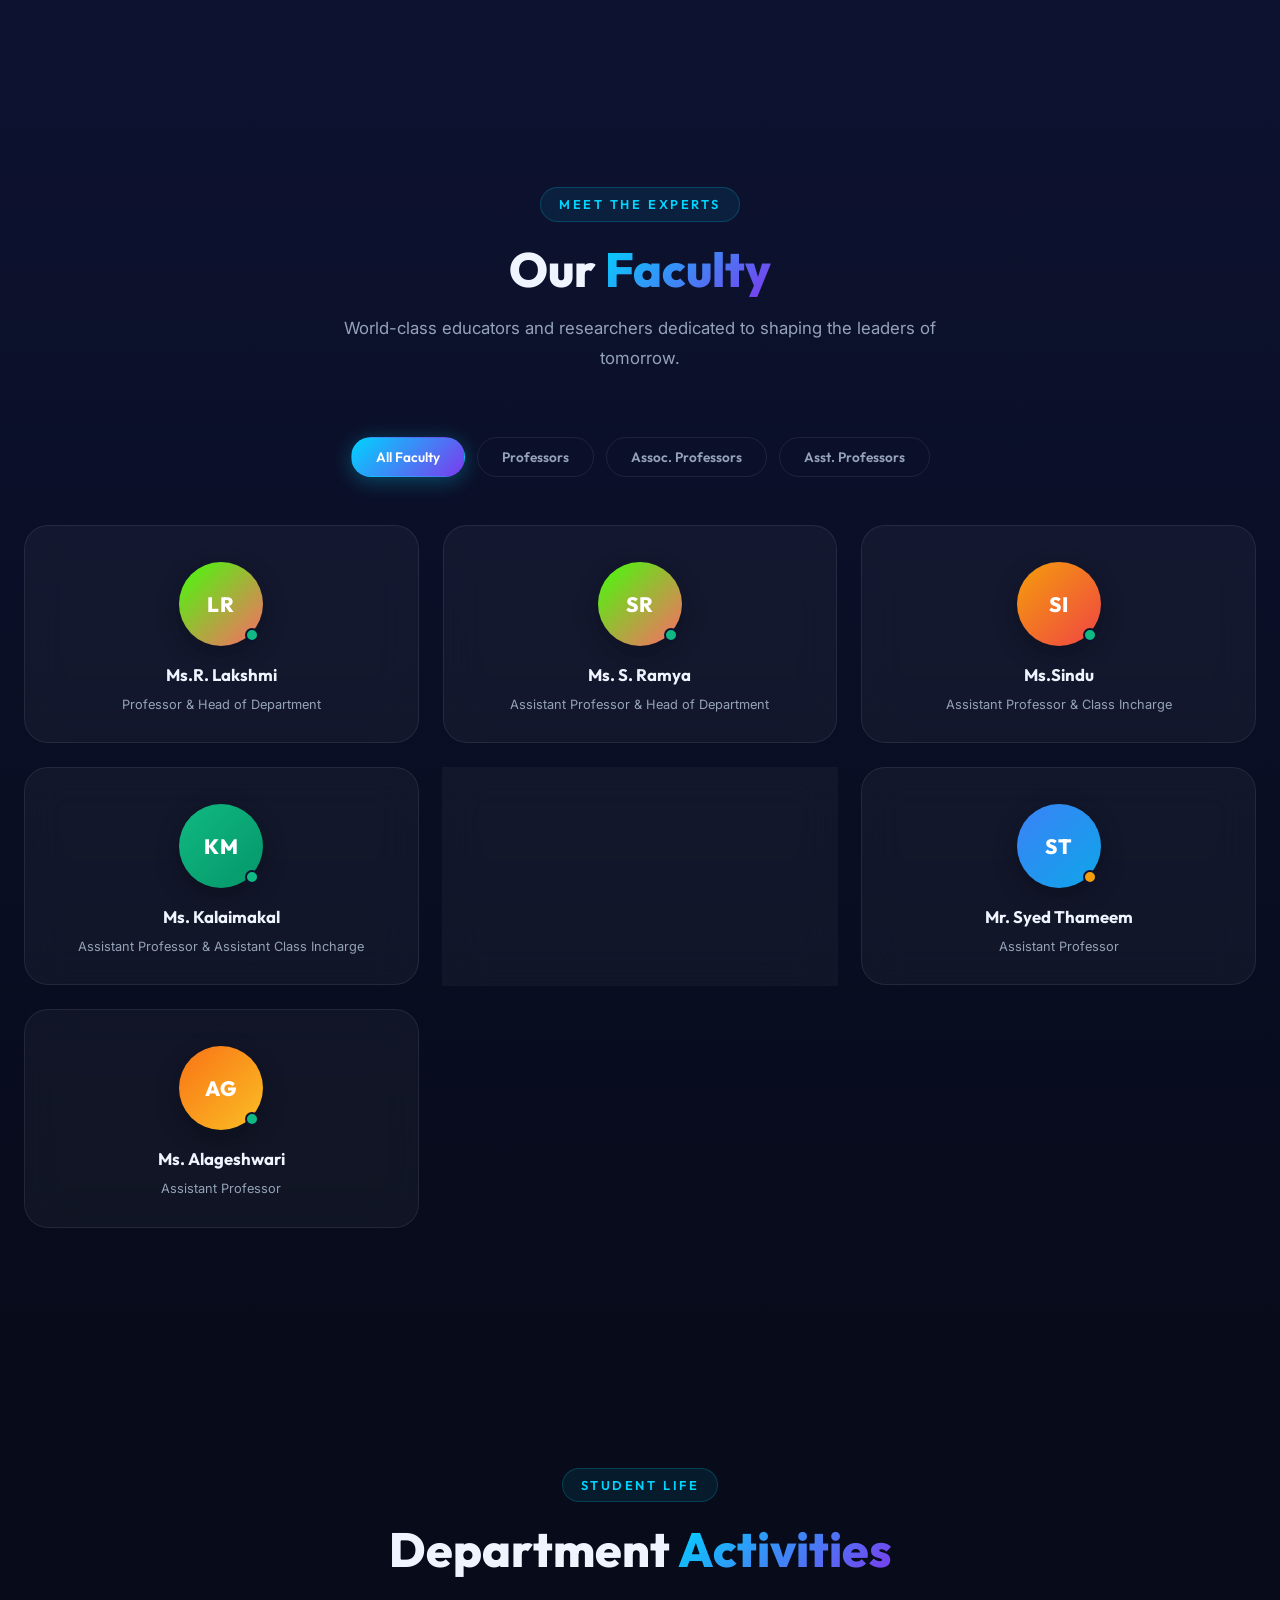
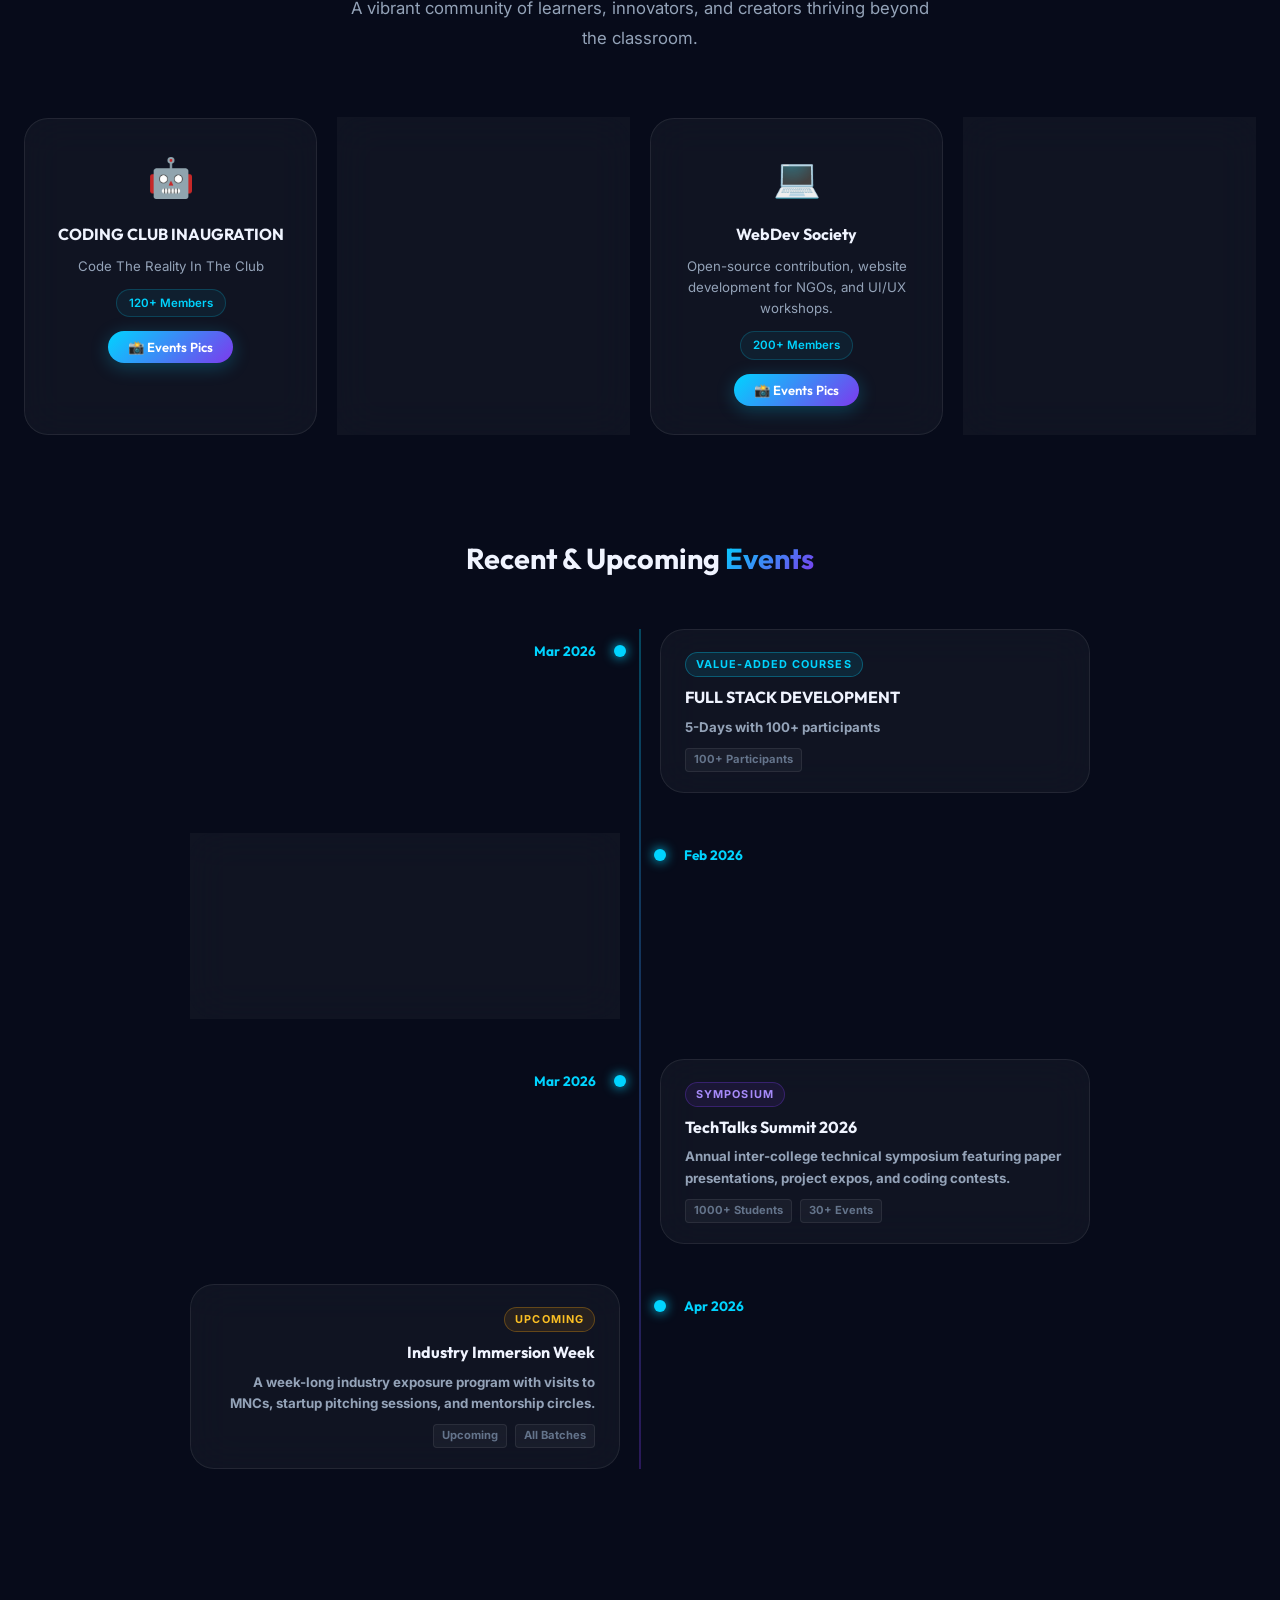
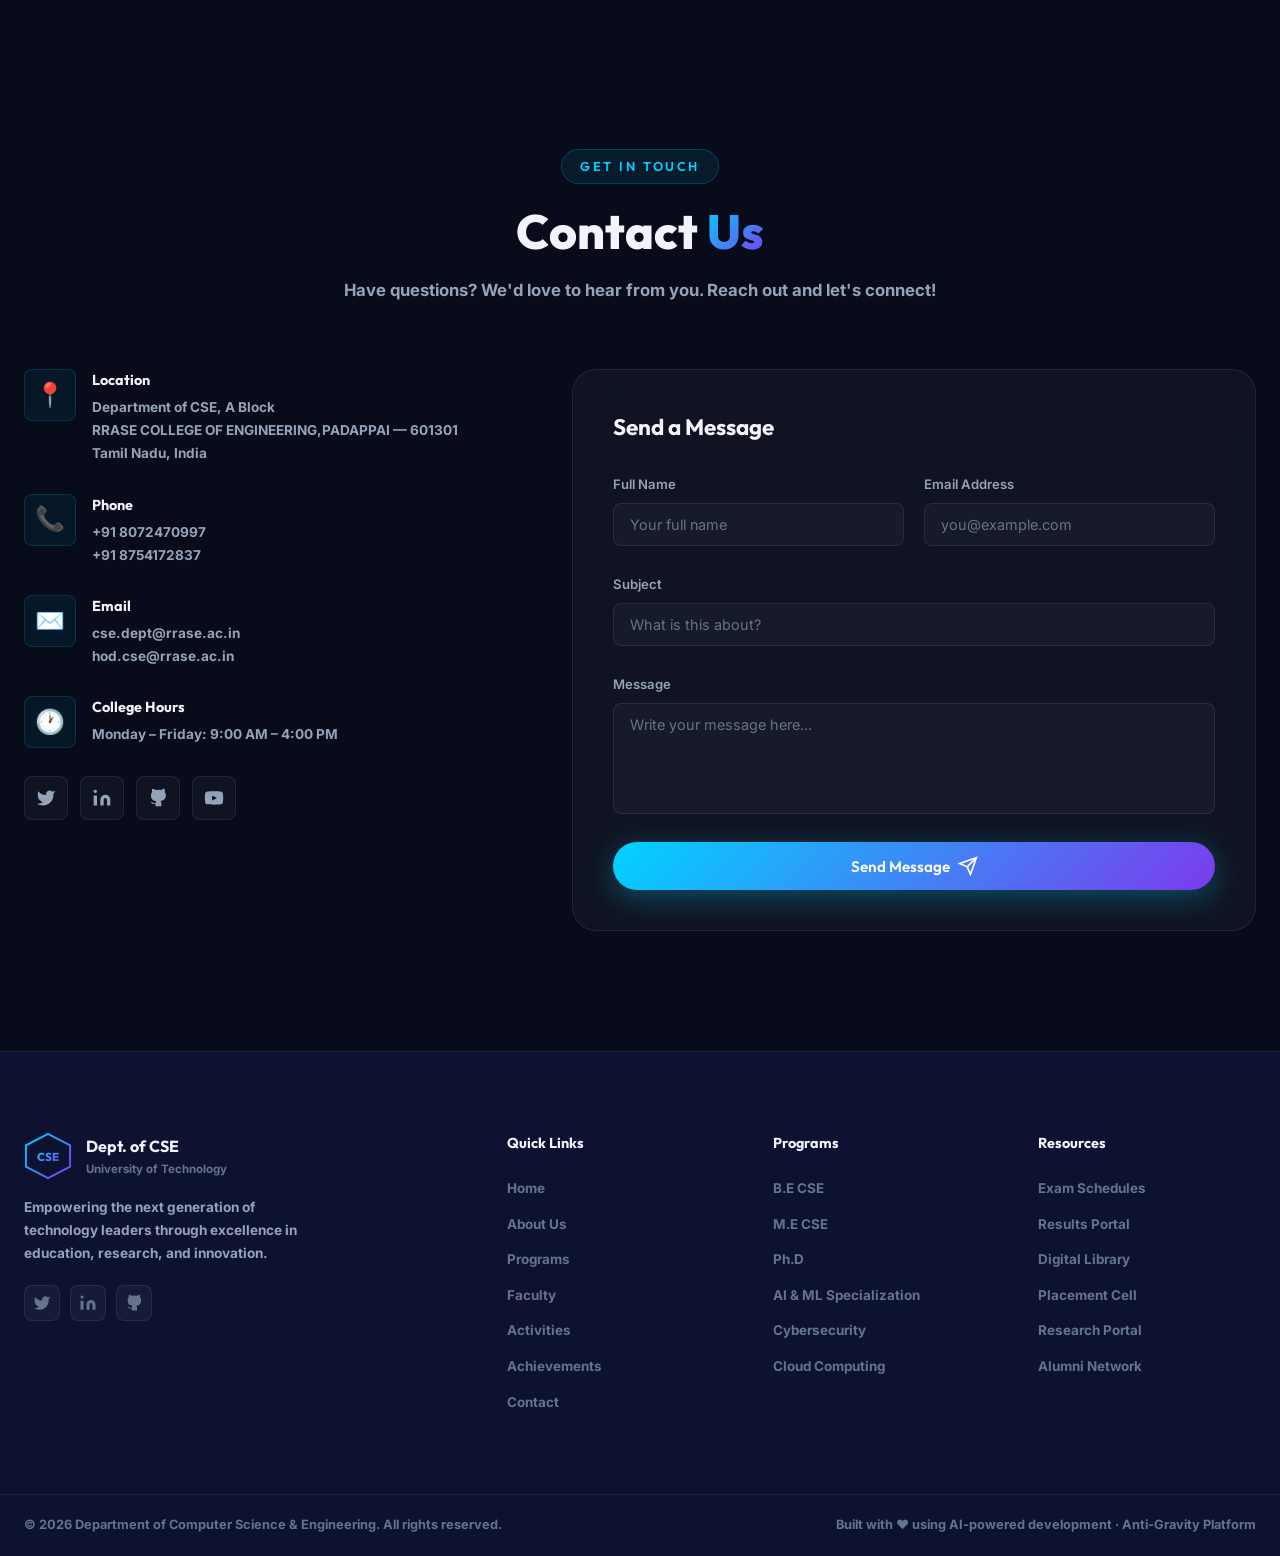
==== commit 7b99cfde: "Update index.html" ====
--- a/index.html
+++ b/index.html
@@ -3,7 +3,7 @@
 <head>
   <meta charset="UTF-8" />
   <meta name="viewport" content="width=device-width, initial-scale=1.0" />
-  <meta name="description" content="Department of Computer Science & Engineering — Pioneering technology, innovation, and research excellence. Explore our programs, faculty, and cutting-edge activities." />
+  <meta name="description" content="Department of Computer Science And Engineering — Pioneering technology, innovation, and research excellence. Explore our programs, faculty, and cutting-edge activities." />
   <meta name="keywords" content="CSE Department, Computer Science Engineering, B.Tech, Faculty, Research, Innovation" />
   <title>CSE Department | Computer Science & Engineering</title>
   <link rel="preconnect" href="https://fonts.googleapis.com" />
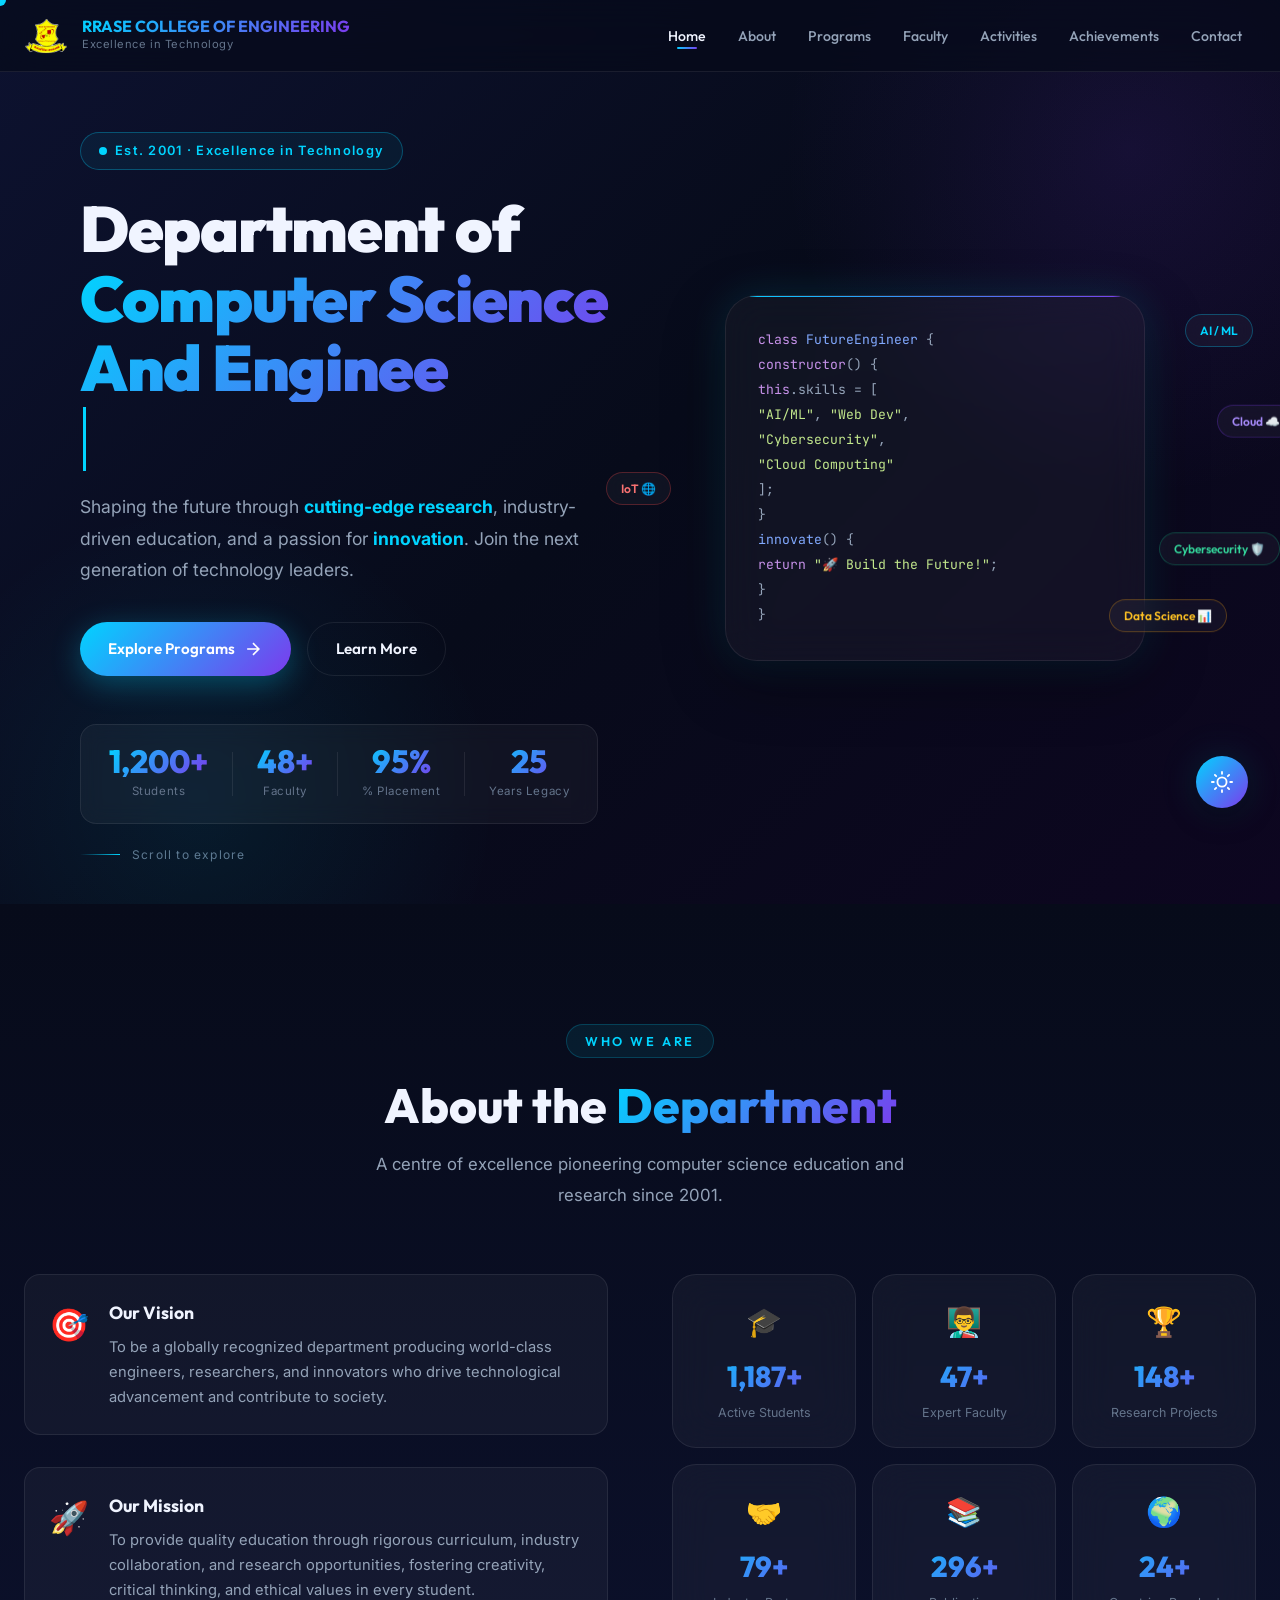
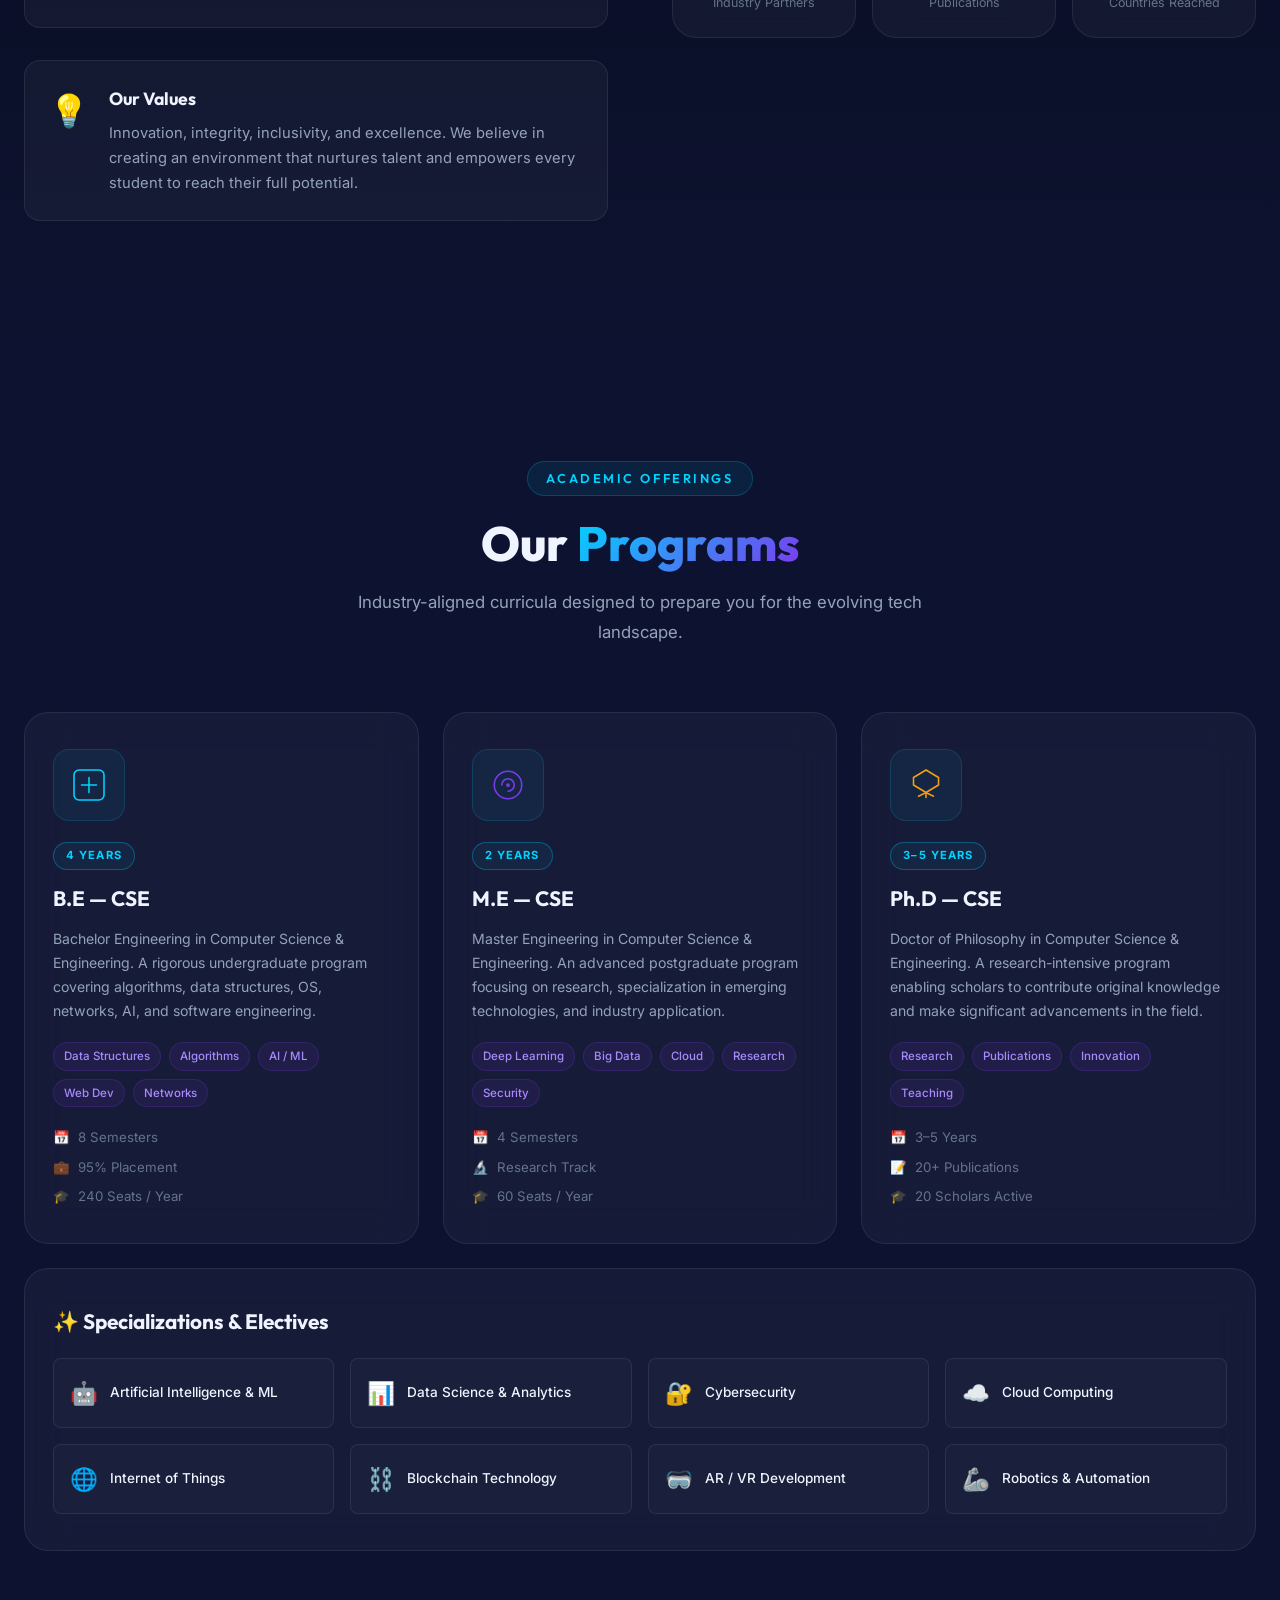
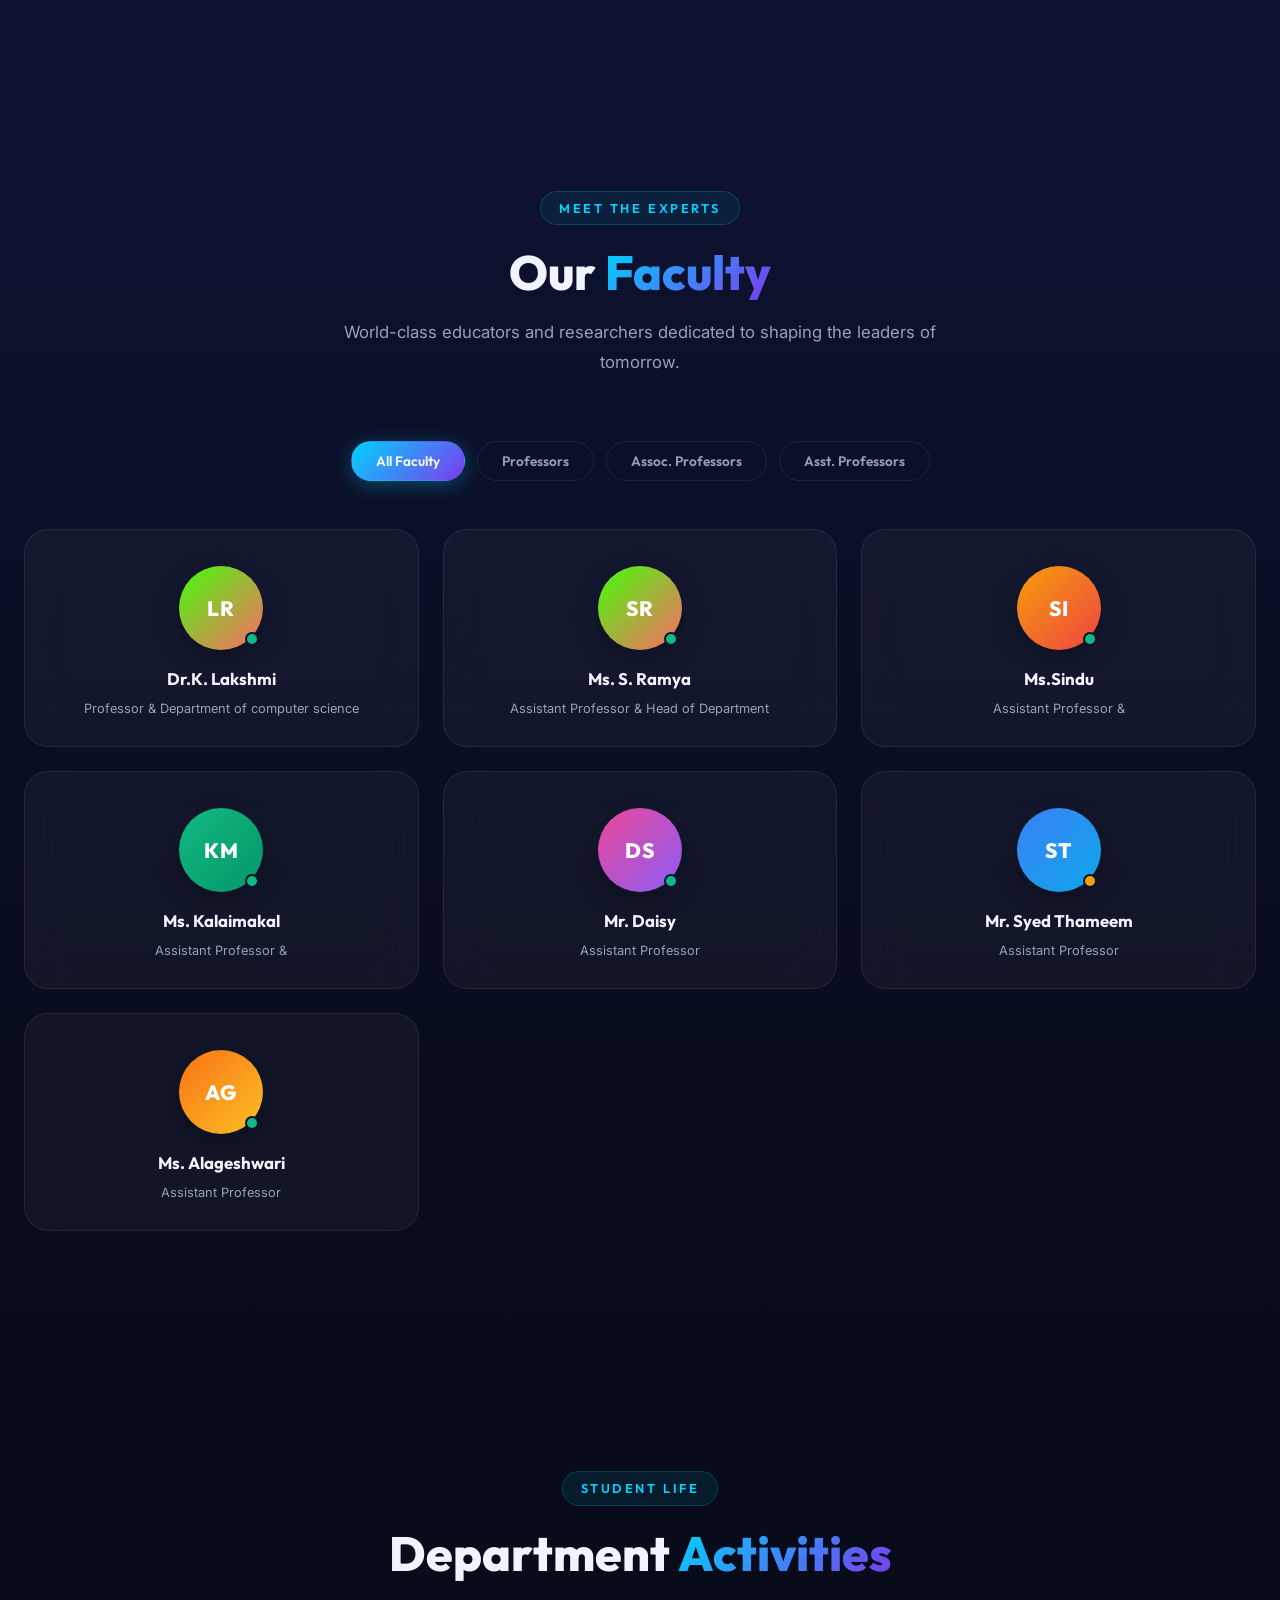
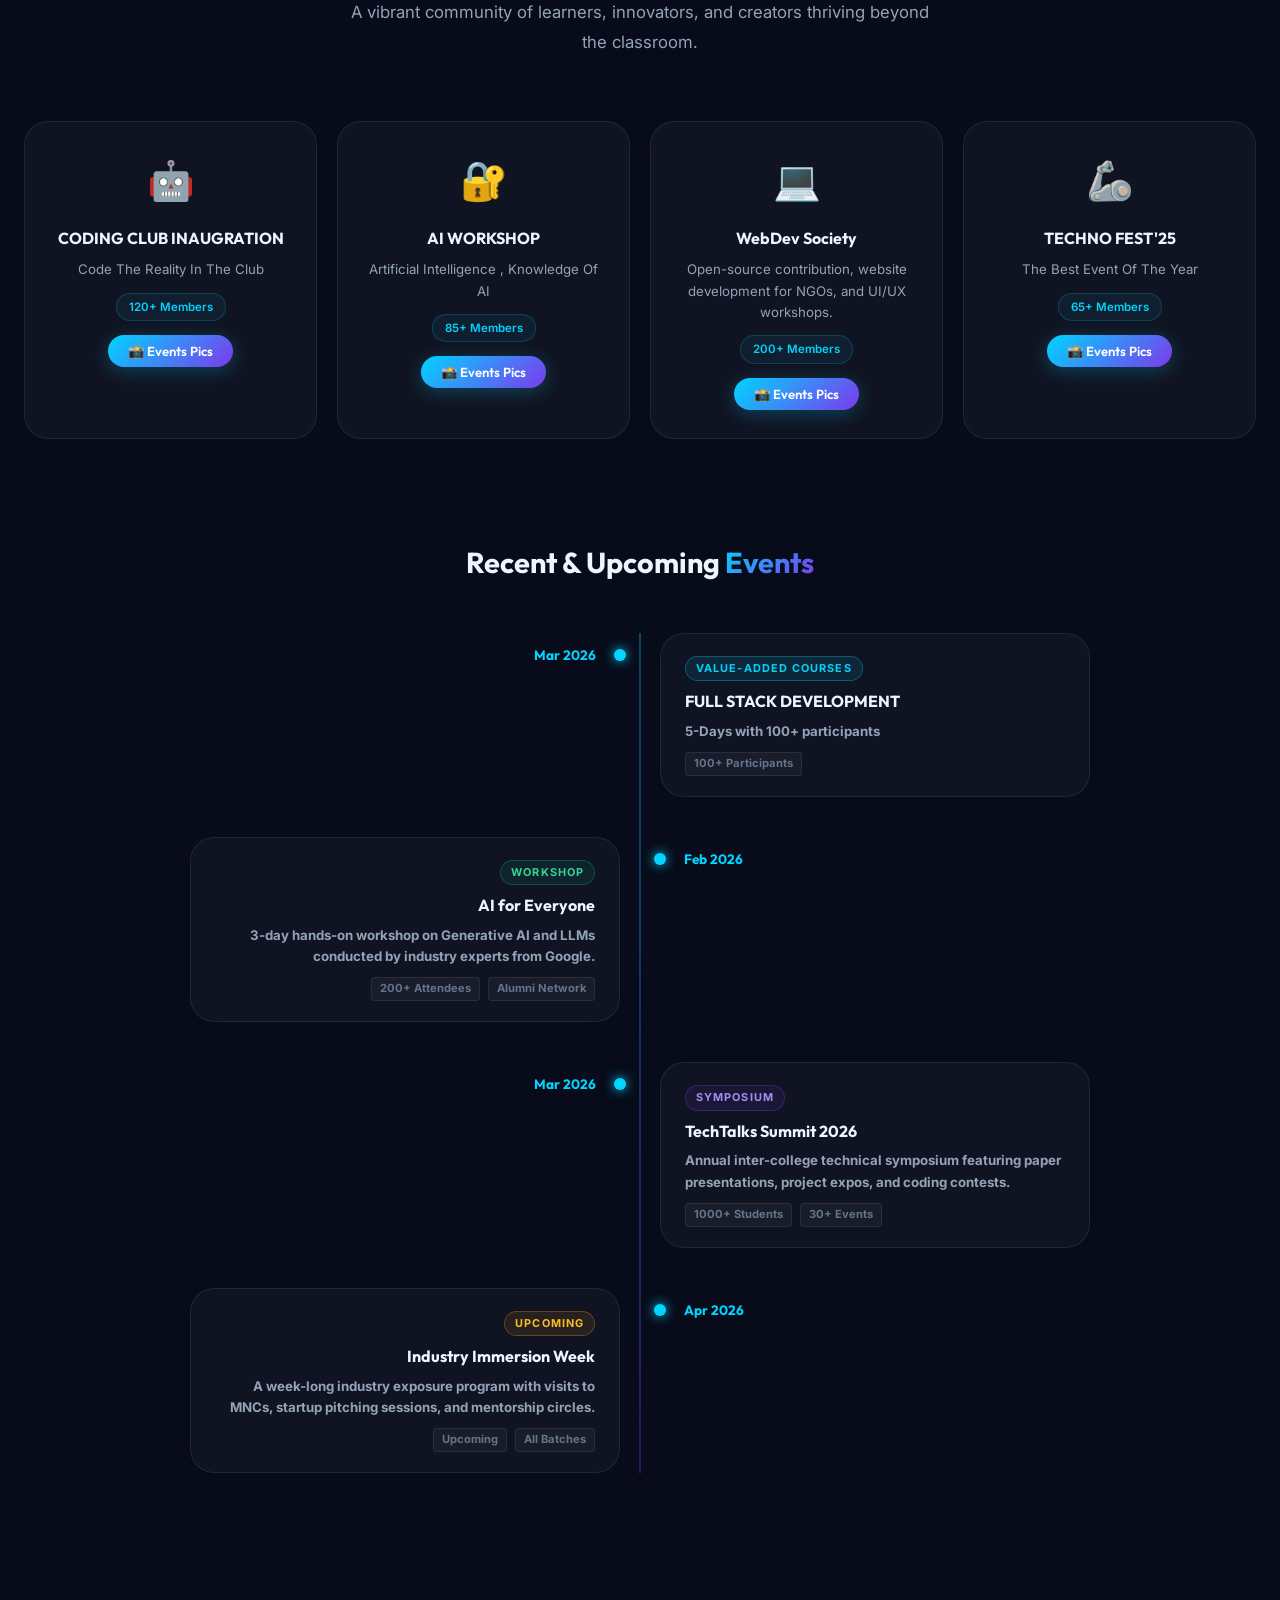
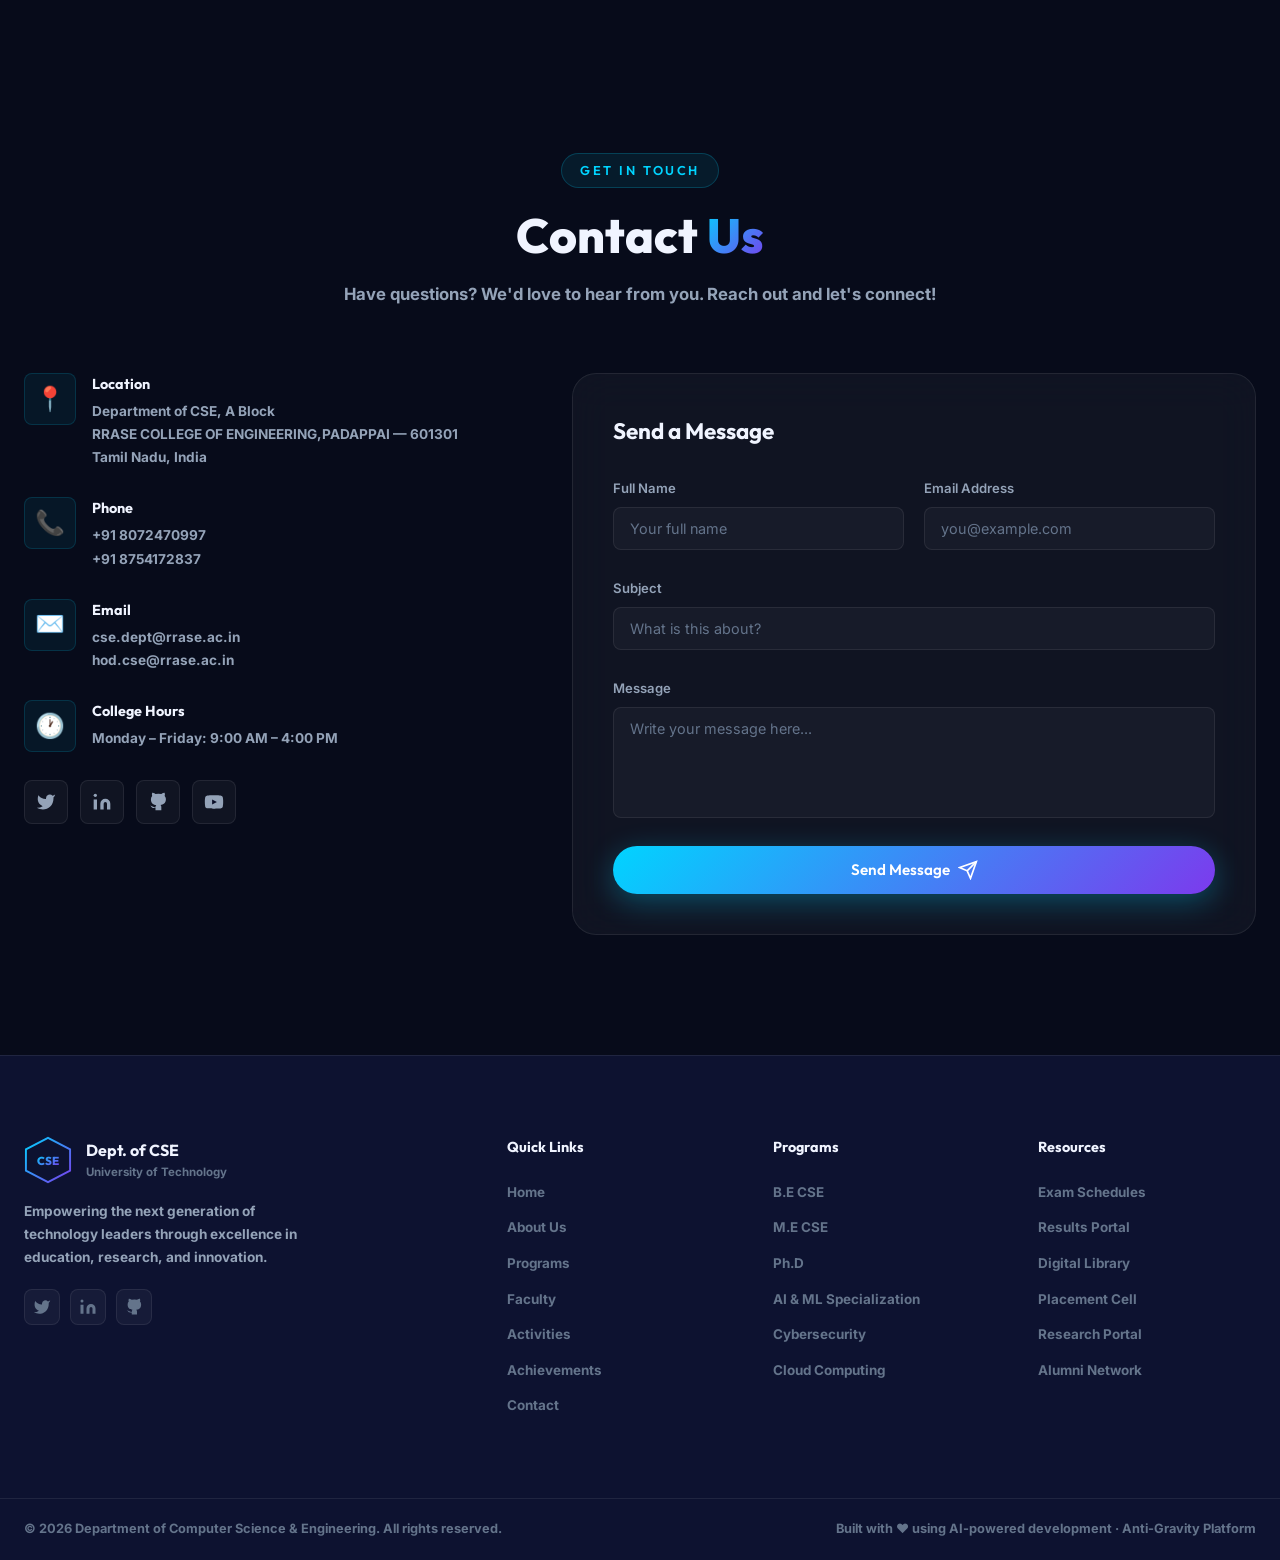
==== commit 5dbf9940: "Update index.html" ====
--- a/index.html
+++ b/index.html
@@ -320,8 +320,8 @@
             </div>
             <div class="faculty-status online"></div>
           </div>
-          <h4 class="faculty-name">Ms.R. Lakshmi</h4>
-          <p class="faculty-desig">Professor &amp; Head of Department</p>
+          <h4 class="faculty-name">Dr.K. Lakshmi</h4>
+          <p class="faculty-desig">Professor &amp; Department of computer science</p>
         </div>
  
         <!-- Faculty Card 2 -->
@@ -345,7 +345,7 @@
             <div class="faculty-status online"></div>
           </div>
           <h4 class="faculty-name">Ms.Sindu</h4>
-          <p class="faculty-desig">Assistant Professor &amp; Class Incharge</p>
+          <p class="faculty-desig">Assistant Professor &amp; </p>
         </div>
 
         <!-- Faculty Card 4 -->
@@ -357,7 +357,7 @@
             <div class="faculty-status online"></div>
           </div>
           <h4 class="faculty-name">Ms. Kalaimakal</h4>
-          <p class="faculty-desig"> Assistant Professor &amp; Assistant Class Incharge</p>
+          <p class="faculty-desig"> Assistant Professor &amp; </p>
         </div>
         
         <!-- Faculty Card 5 -->
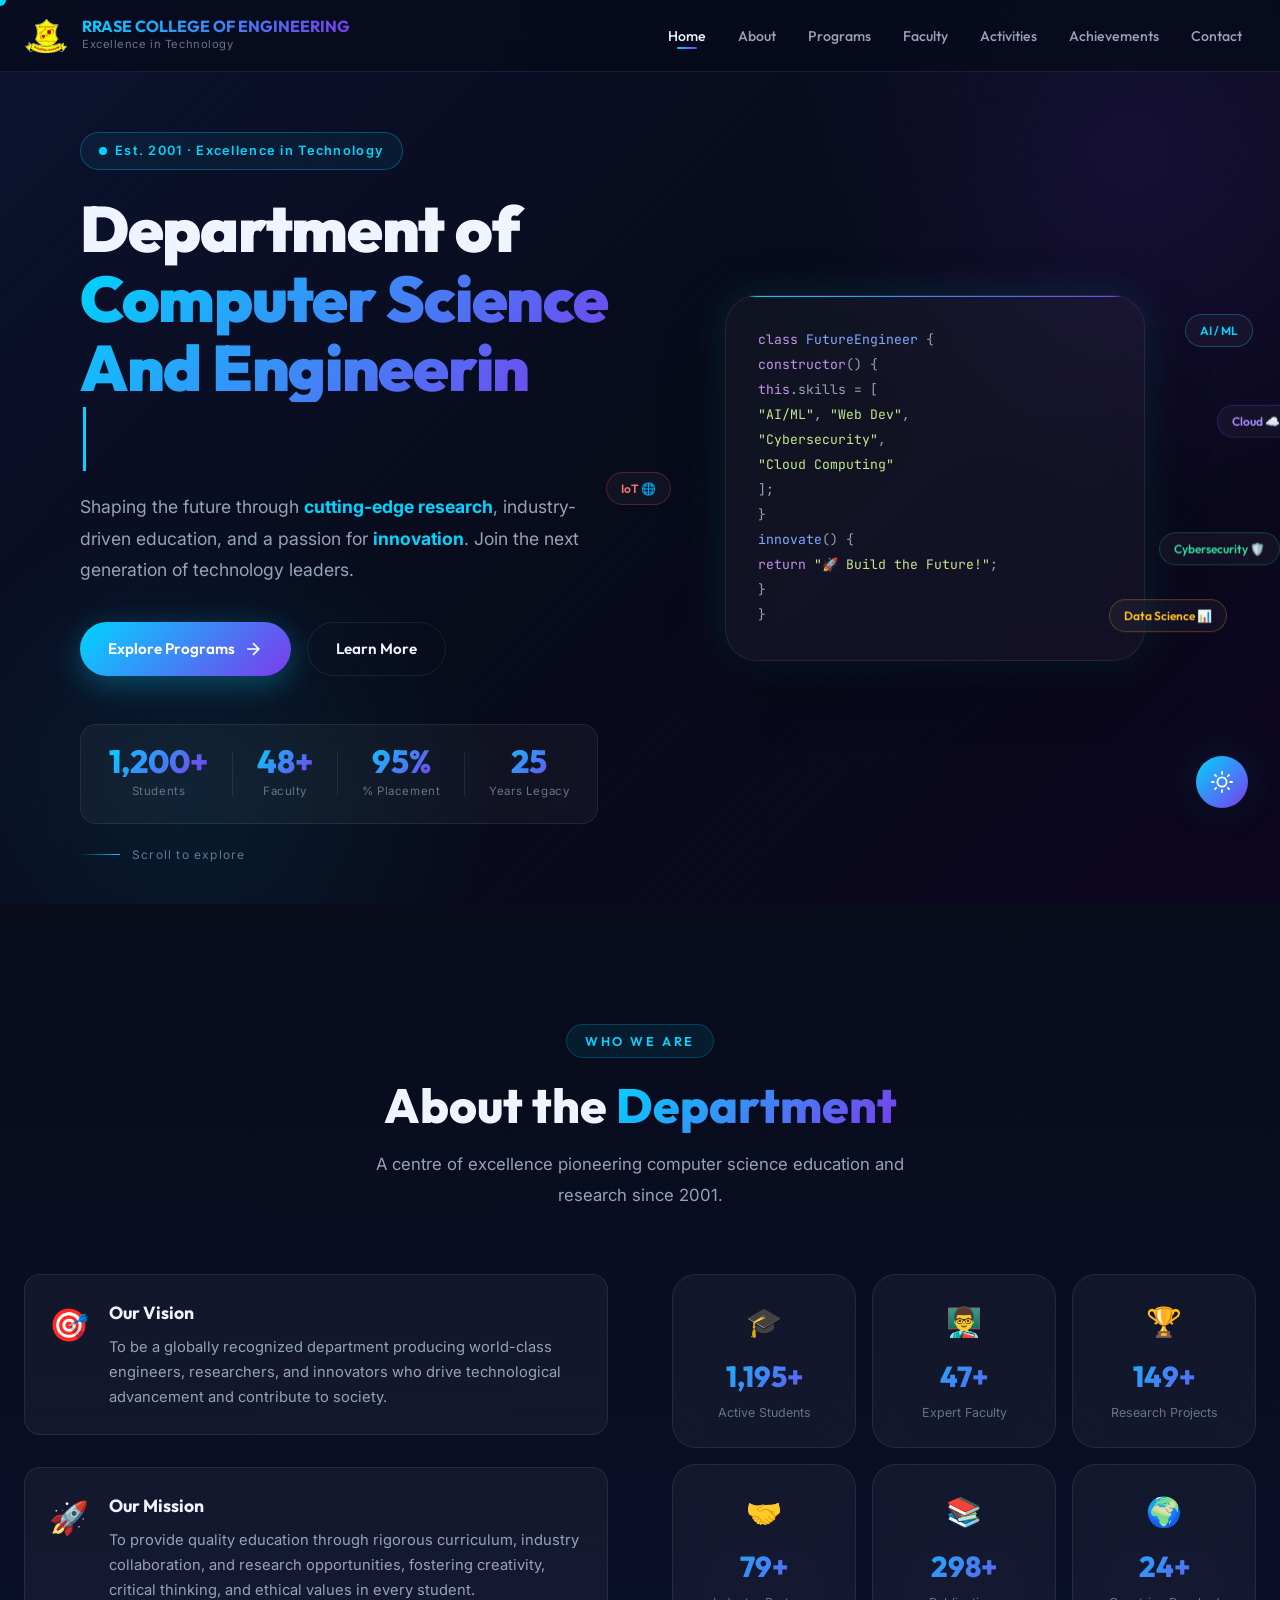
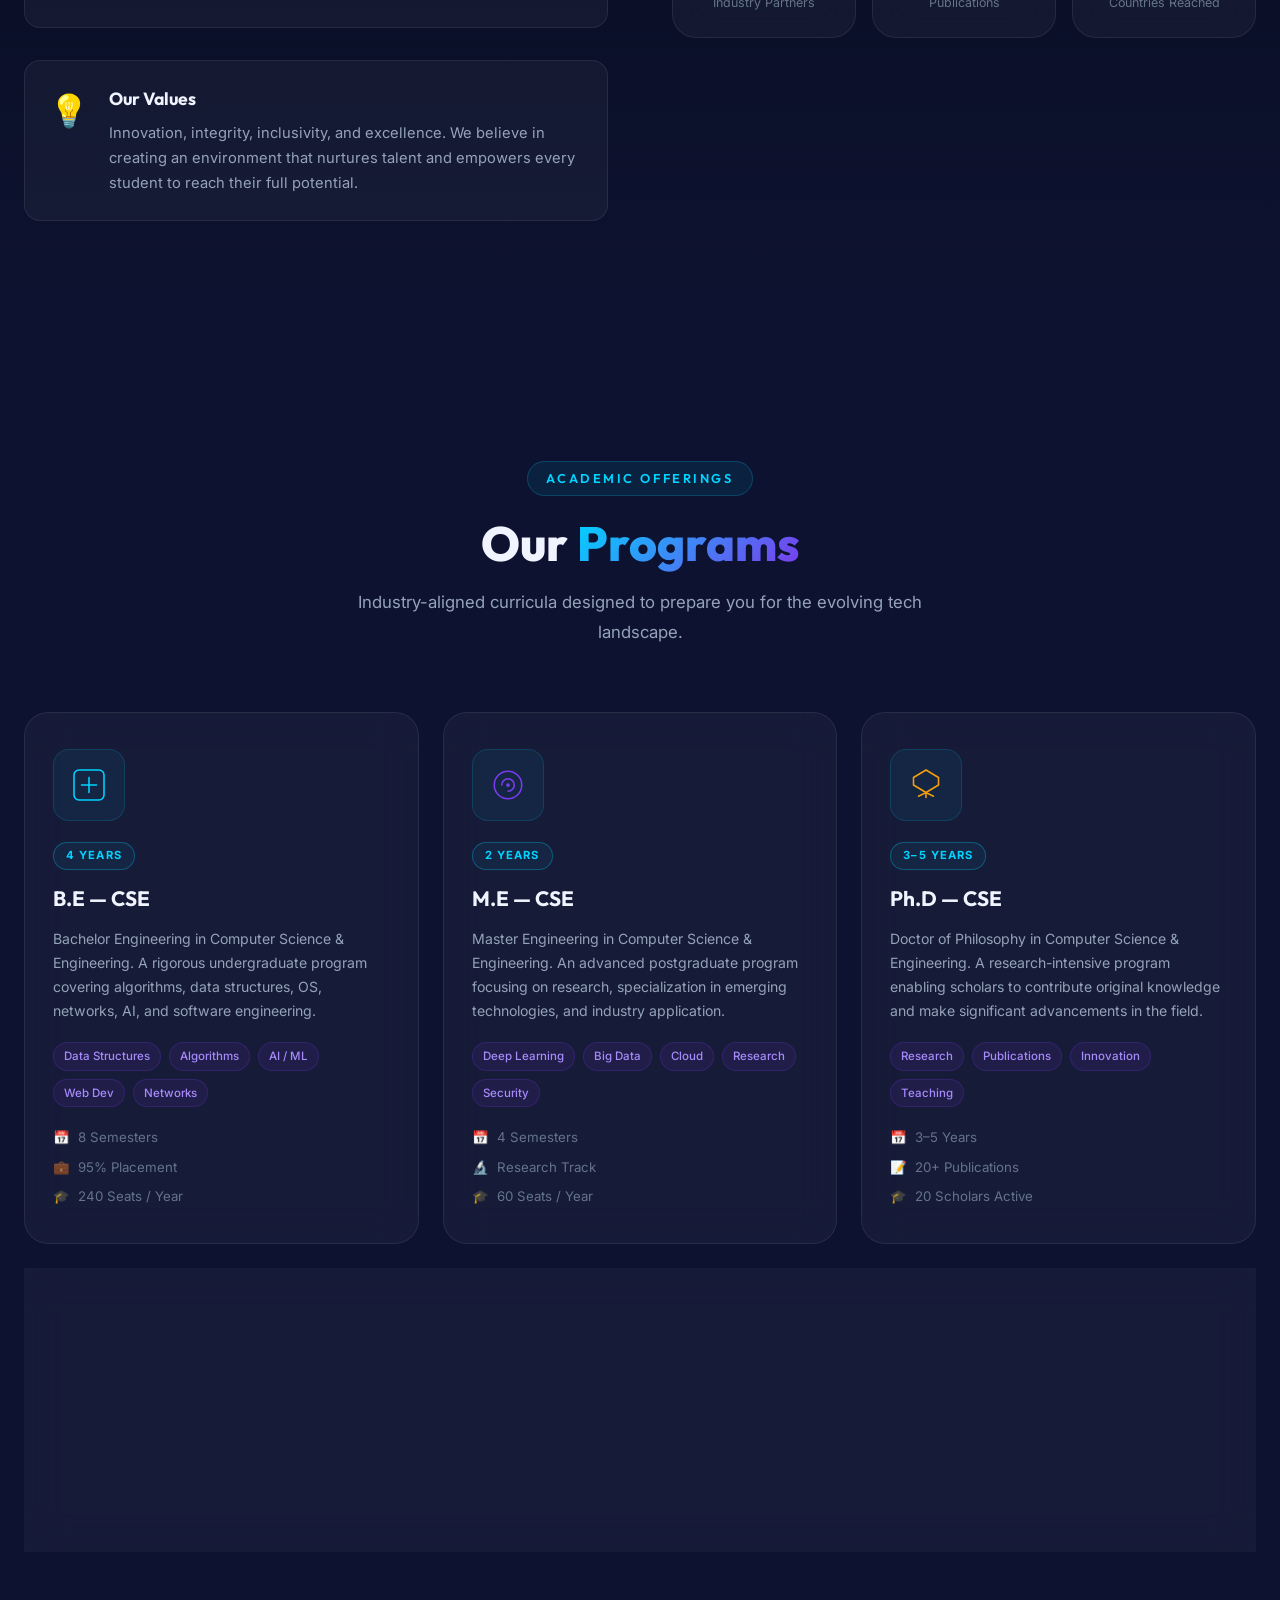
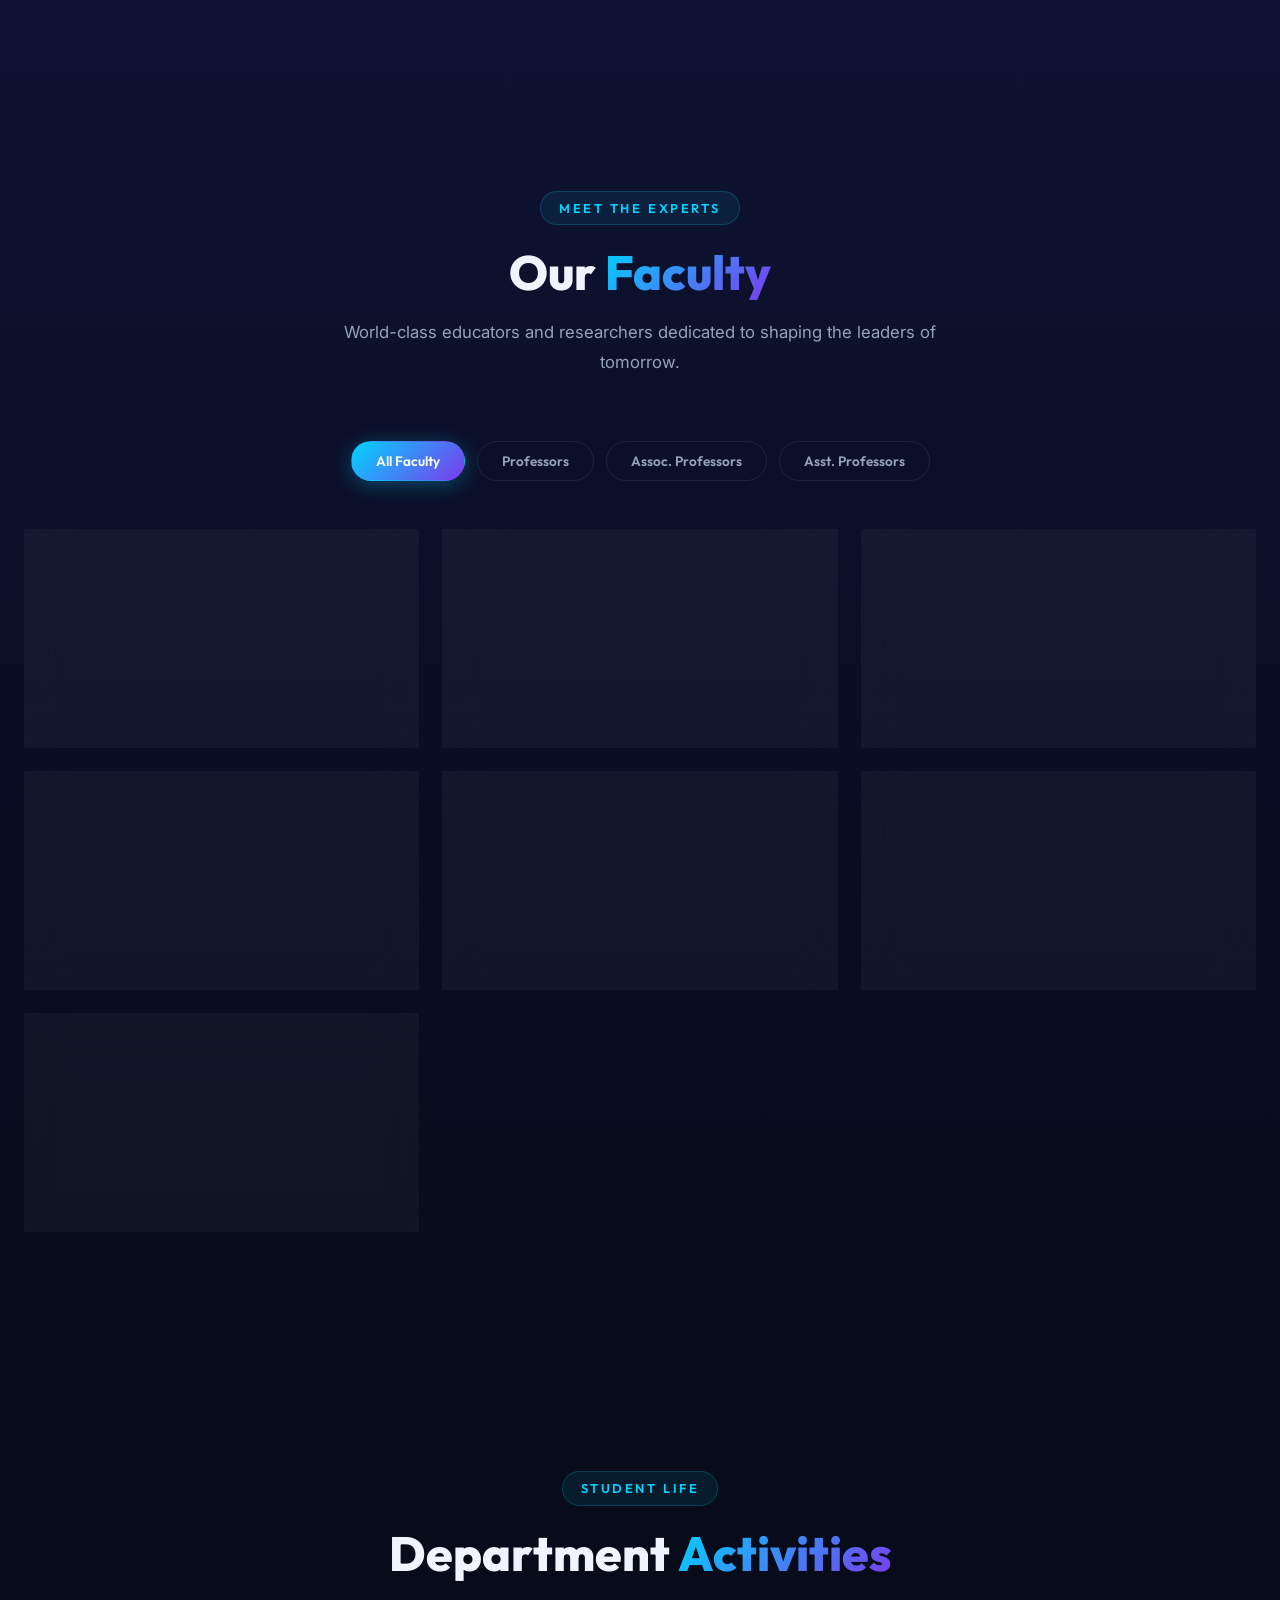
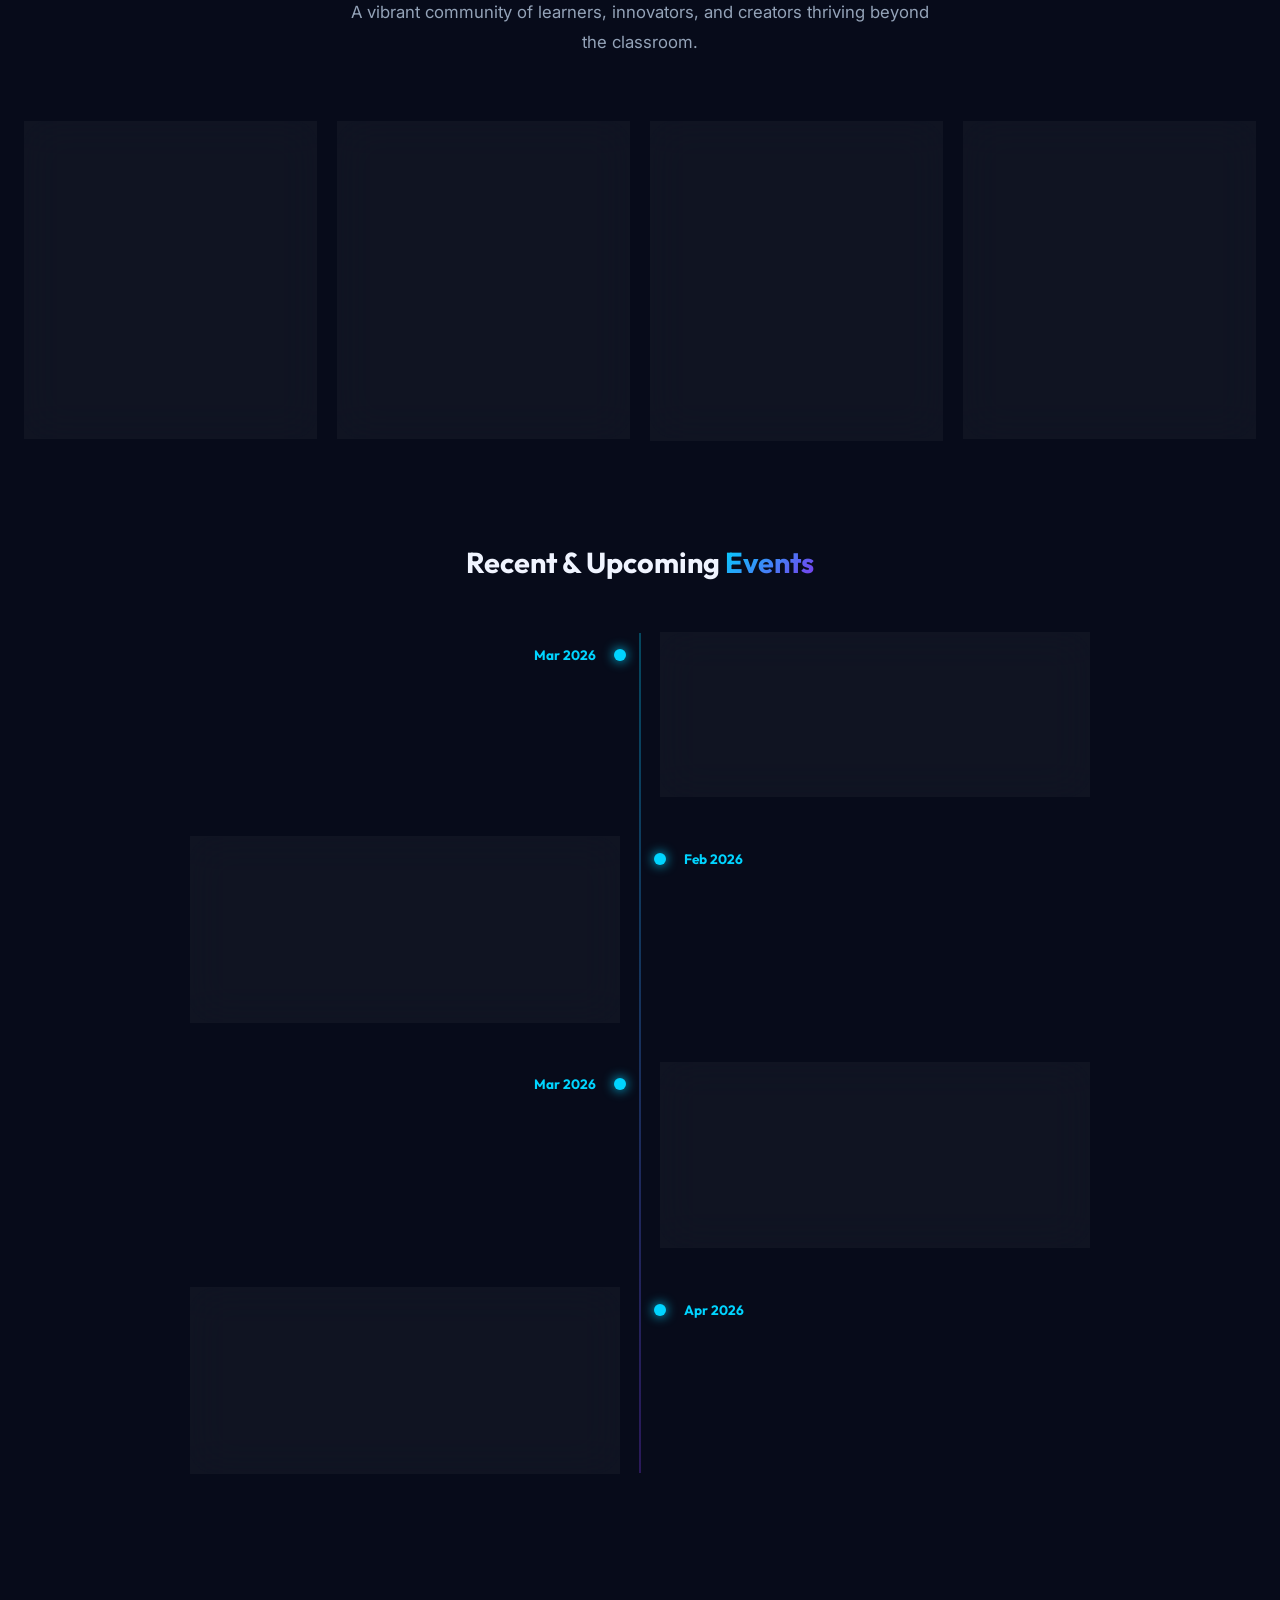
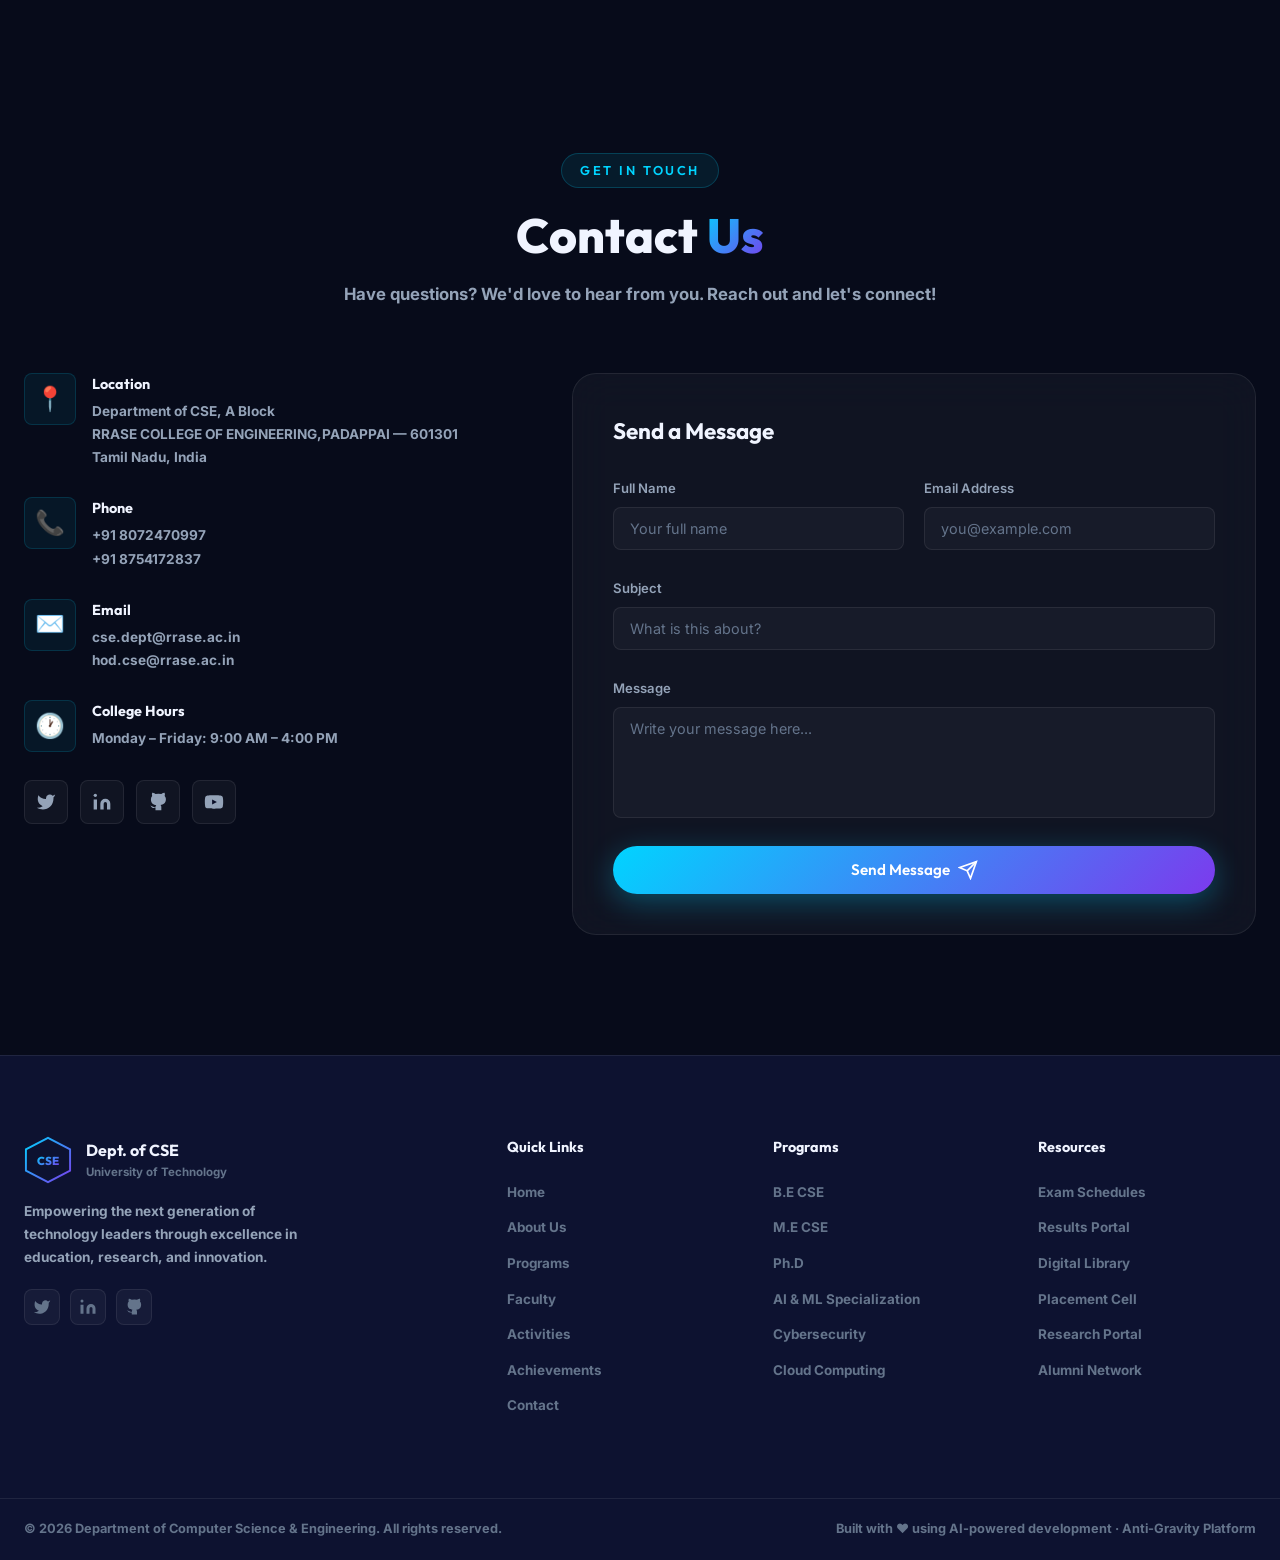
==== commit 53cc82b7: "Update index.html" ====
--- a/index.html
+++ b/index.html
@@ -345,7 +345,7 @@
             <div class="faculty-status online"></div>
           </div>
           <h4 class="faculty-name">Ms.Sindu</h4>
-          <p class="faculty-desig">Assistant Professor &amp; </p>
+          <p class="faculty-desig">Assistant Professor</p>
         </div>
 
         <!-- Faculty Card 4 -->
@@ -357,7 +357,7 @@
             <div class="faculty-status online"></div>
           </div>
           <h4 class="faculty-name">Ms. Kalaimakal</h4>
-          <p class="faculty-desig"> Assistant Professor &amp; </p>
+          <p class="faculty-desig"> Assistant Professor</p>
         </div>
         
         <!-- Faculty Card 5 -->
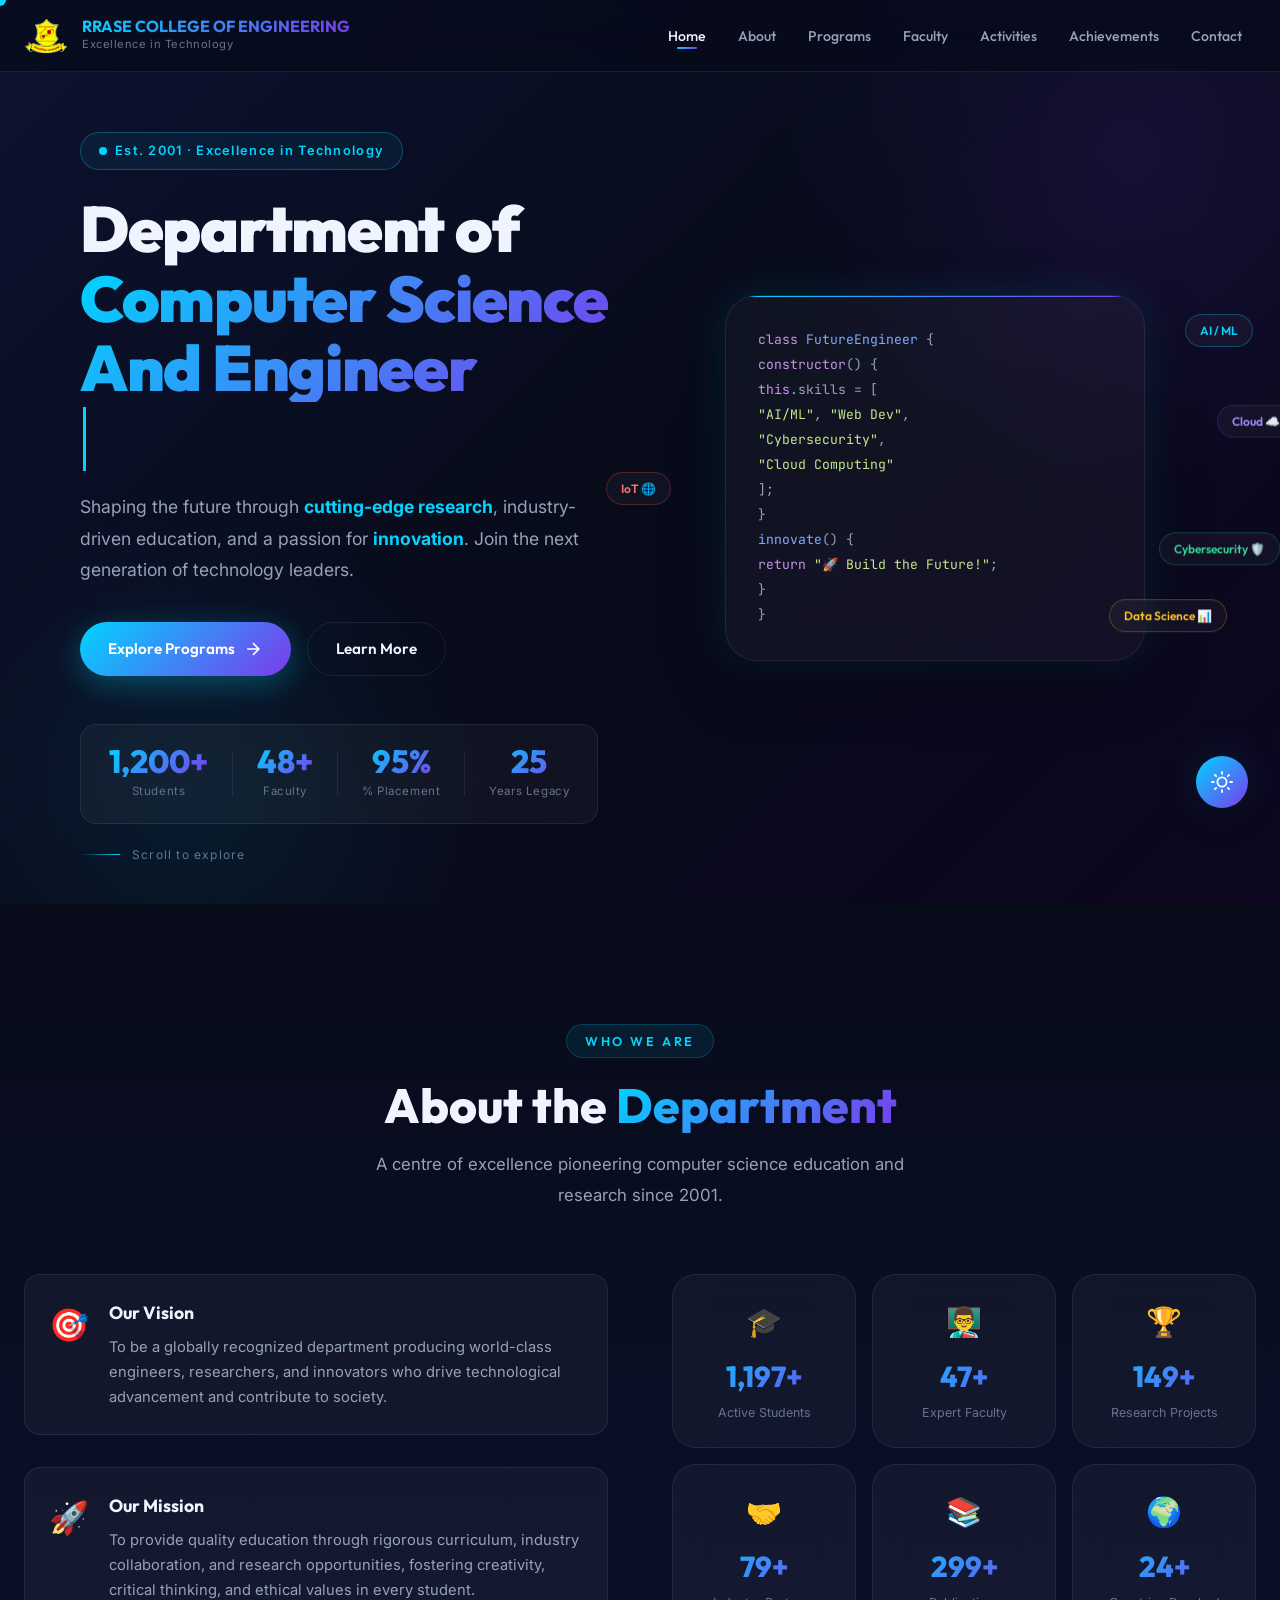
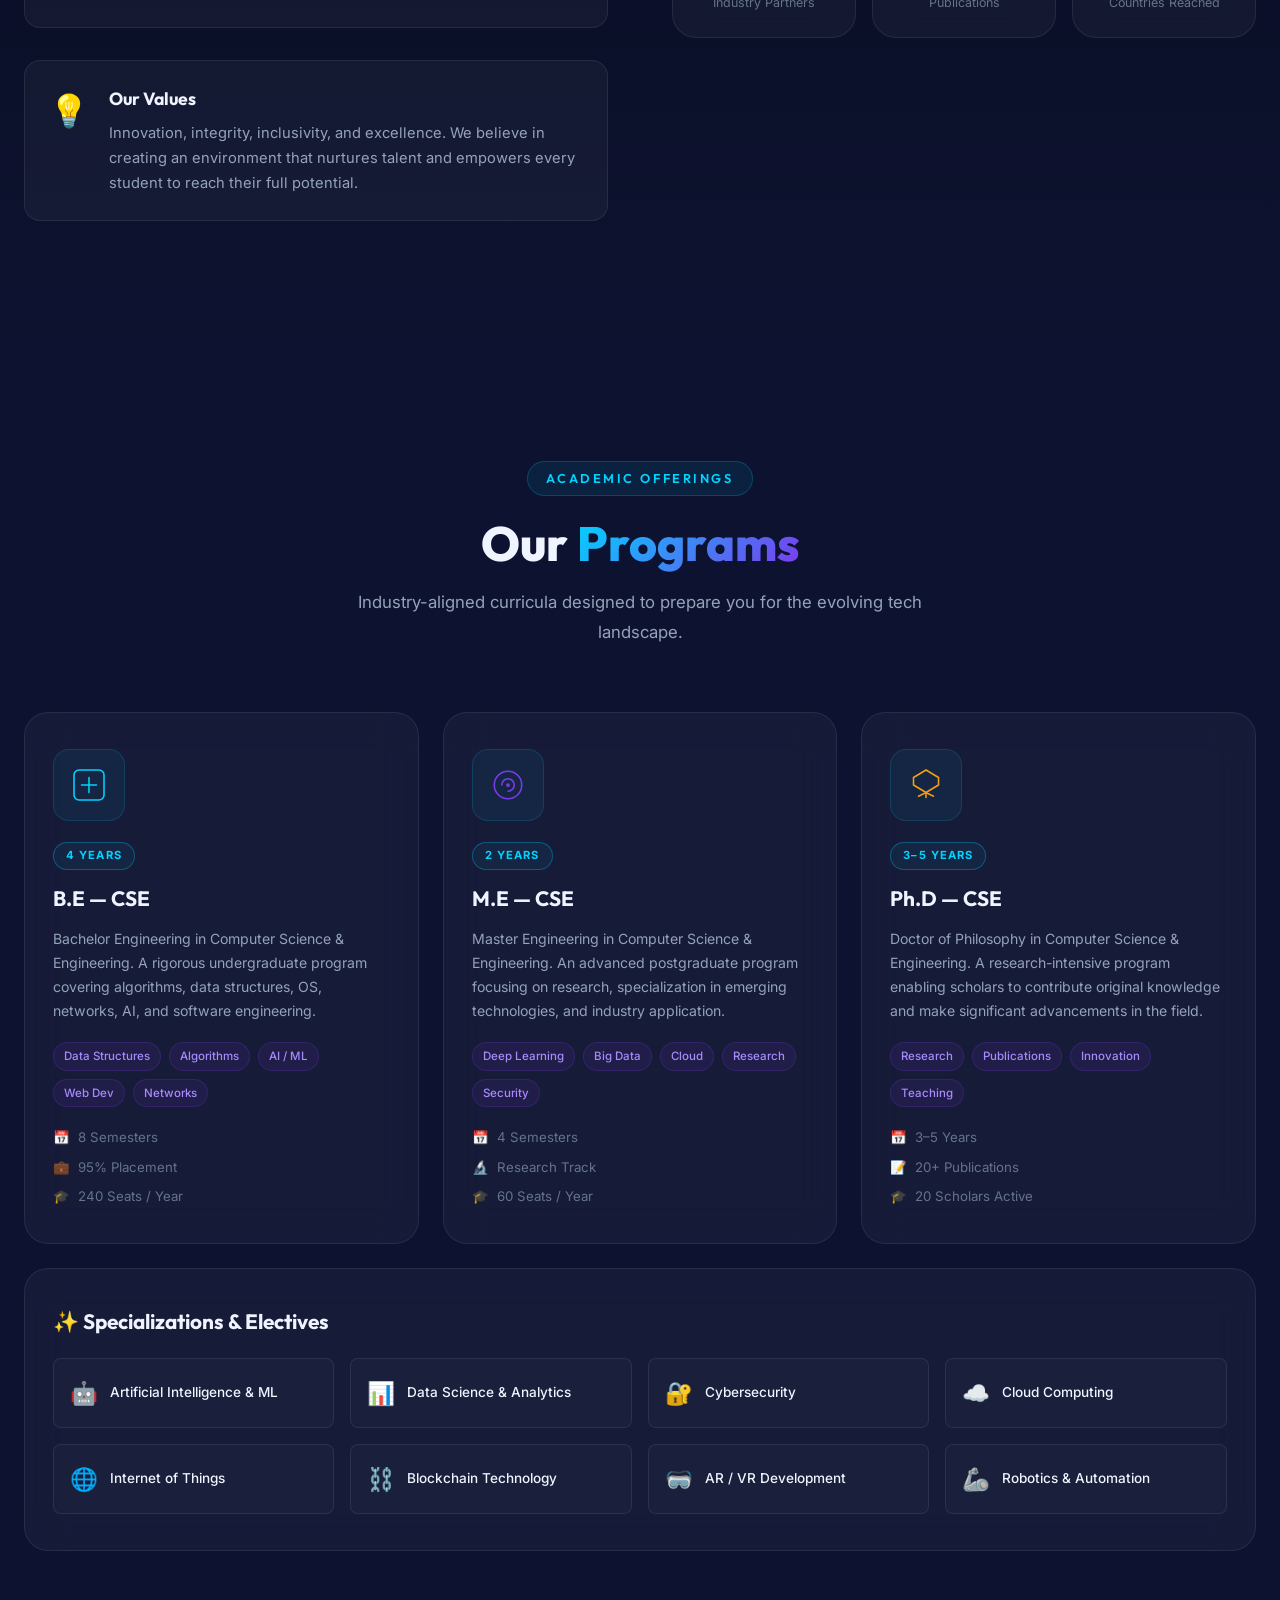
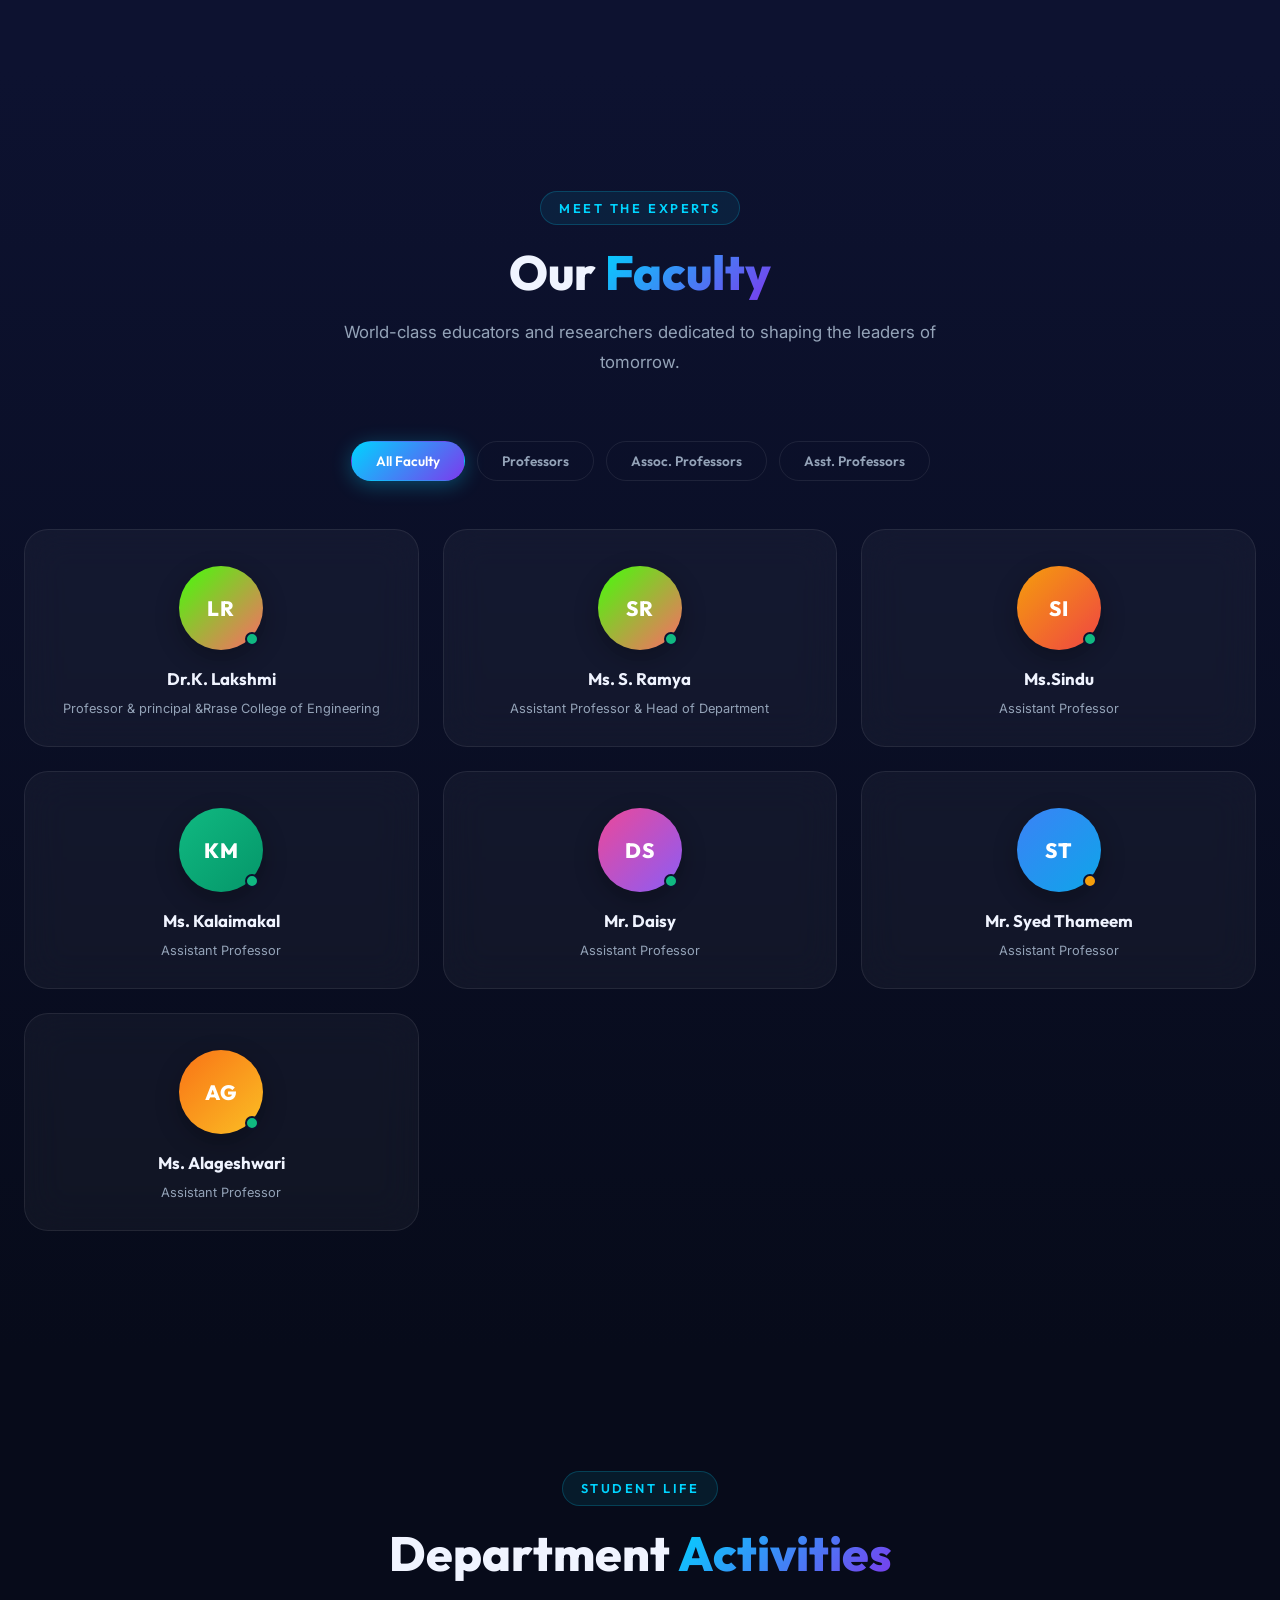
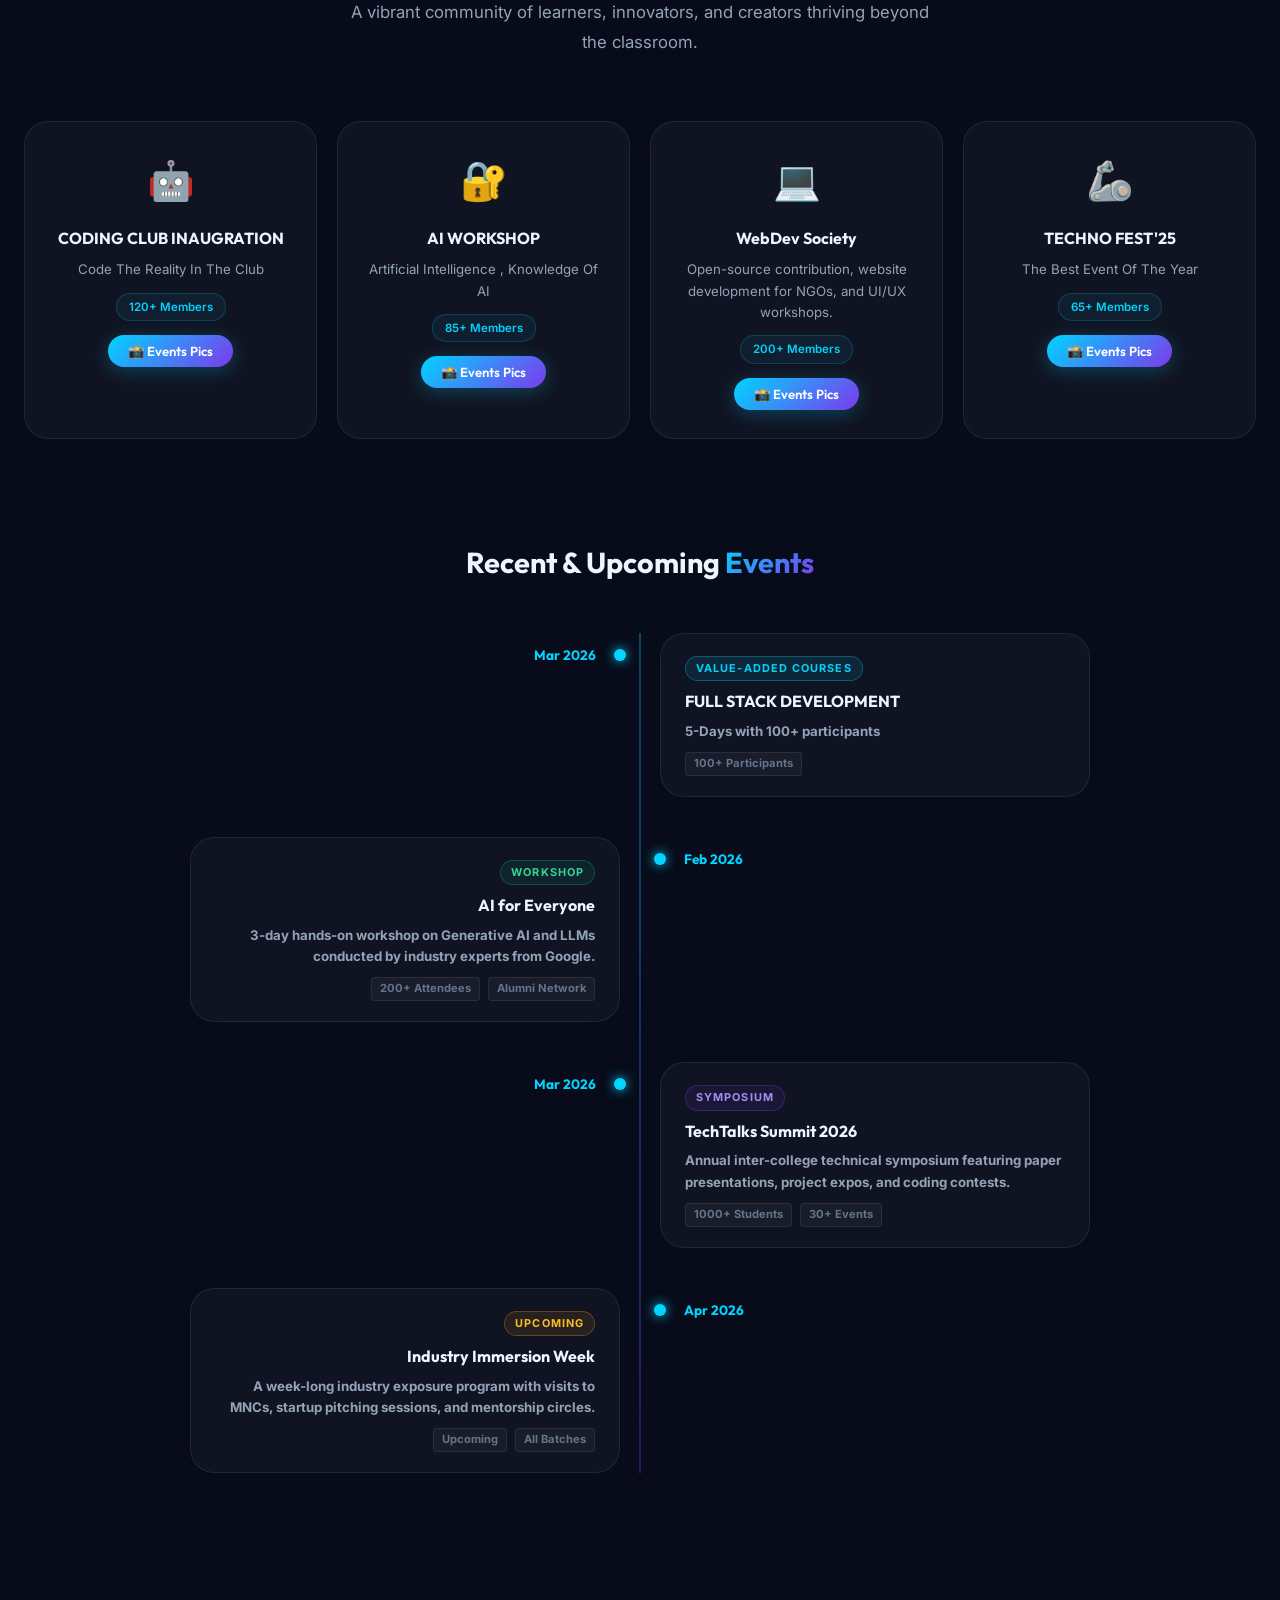
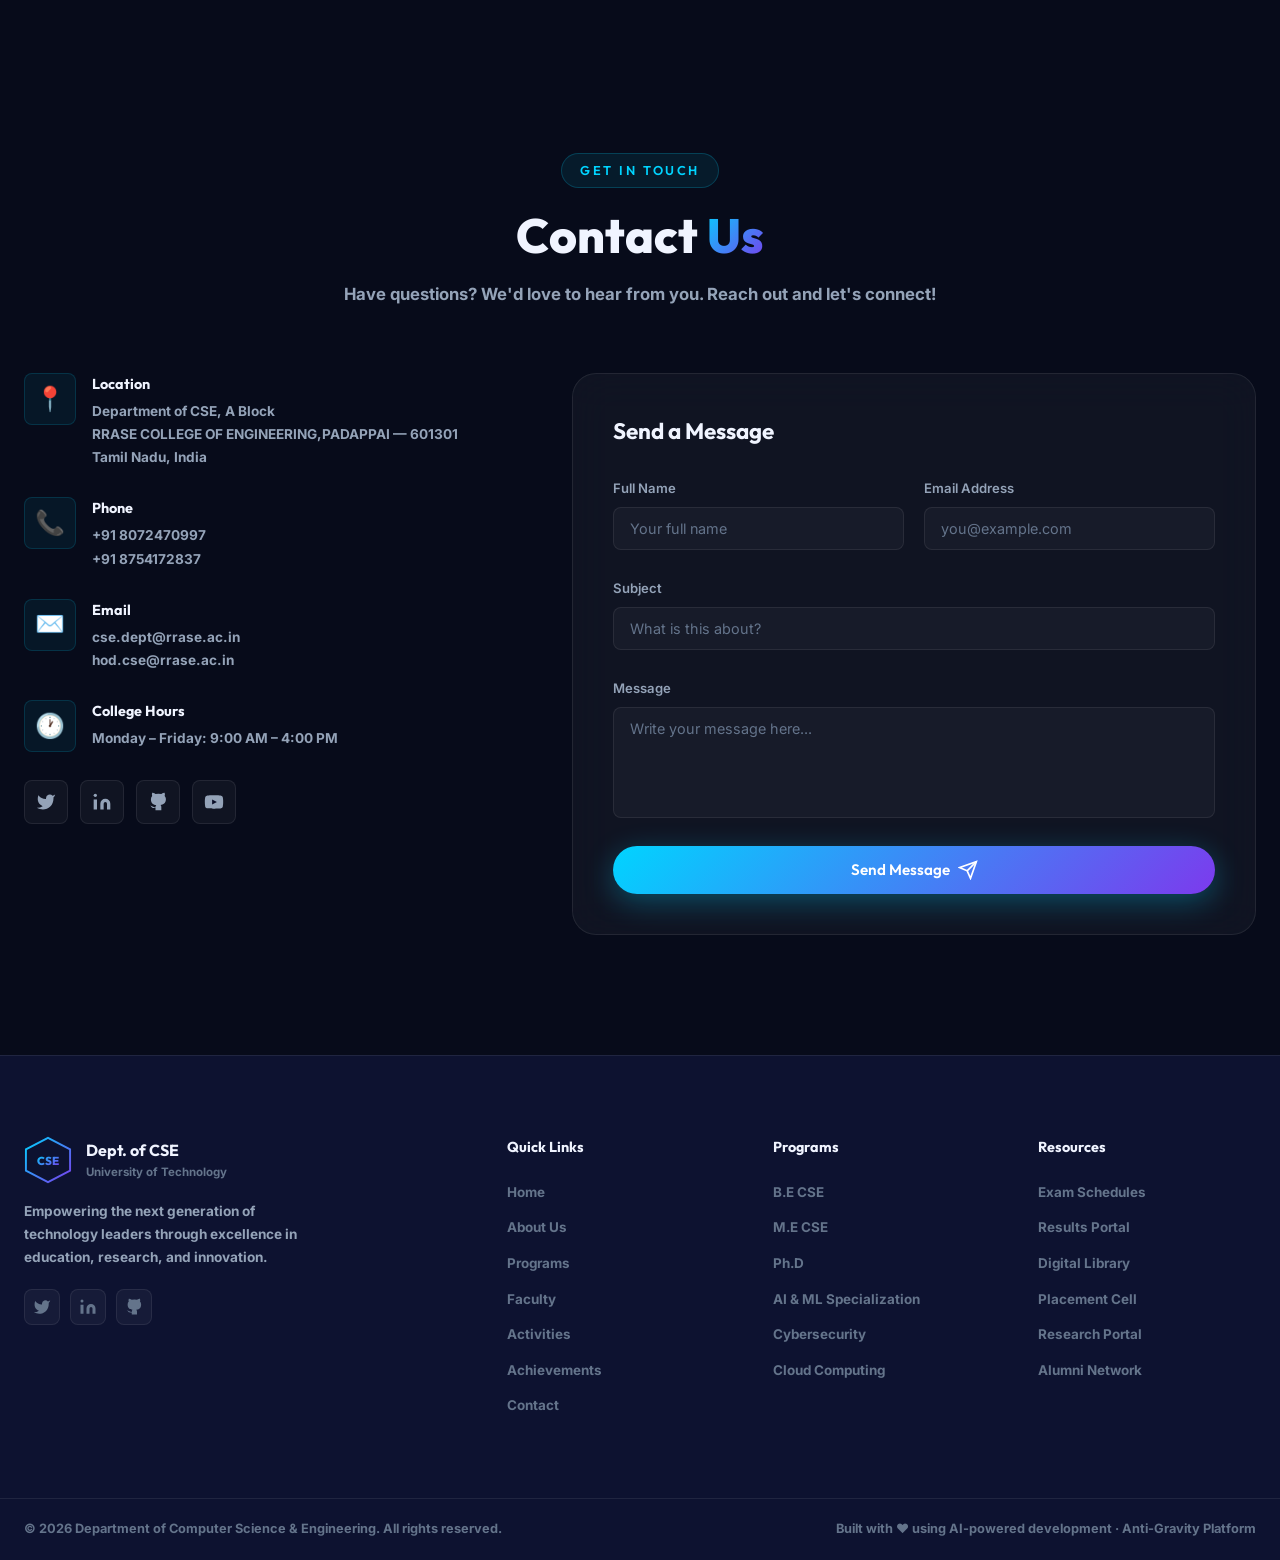
==== commit 8eab7d53: "Update index.html" ====
--- a/index.html
+++ b/index.html
@@ -321,7 +321,7 @@
             <div class="faculty-status online"></div>
           </div>
           <h4 class="faculty-name">Dr.K. Lakshmi</h4>
-          <p class="faculty-desig">Professor &amp; Department of computer science</p>
+          <p class="faculty-desig">Professor &amp; principal &Rrase College of Engineering</p>
         </div>
  
         <!-- Faculty Card 2 -->
